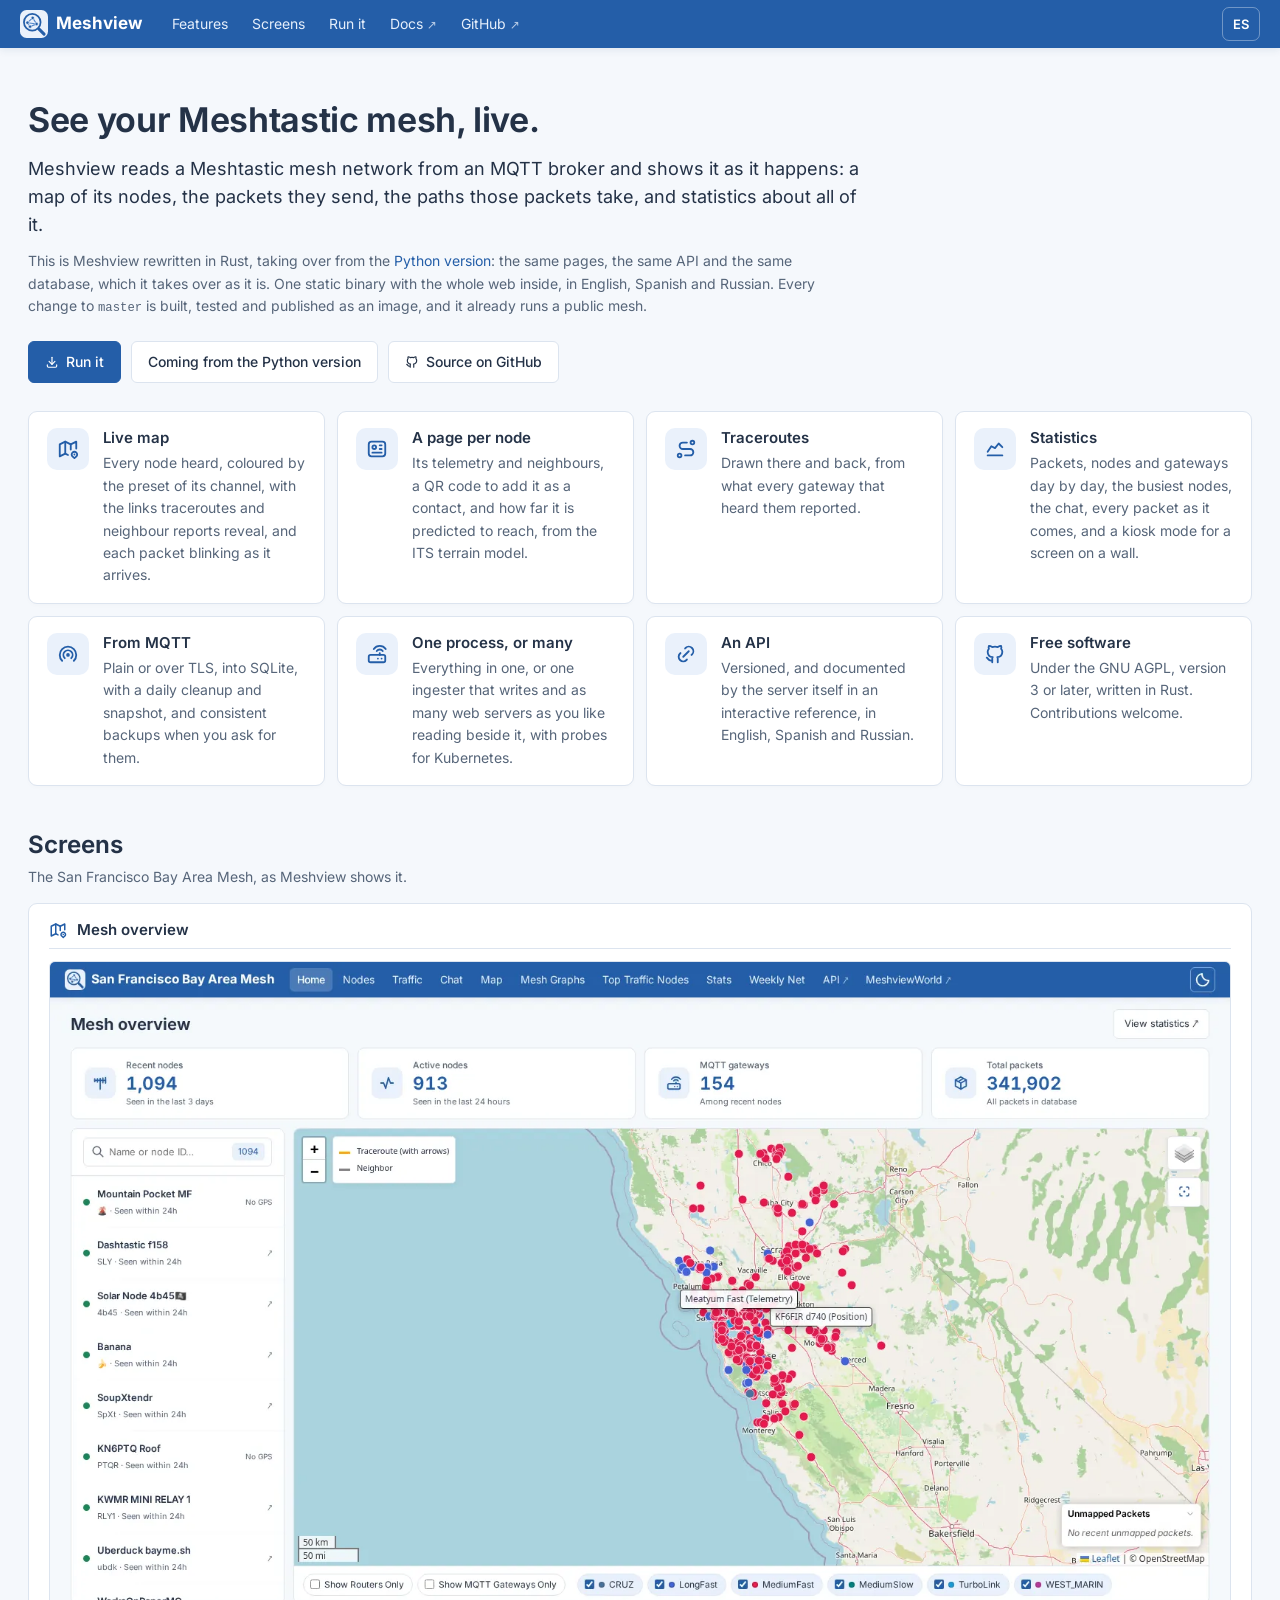
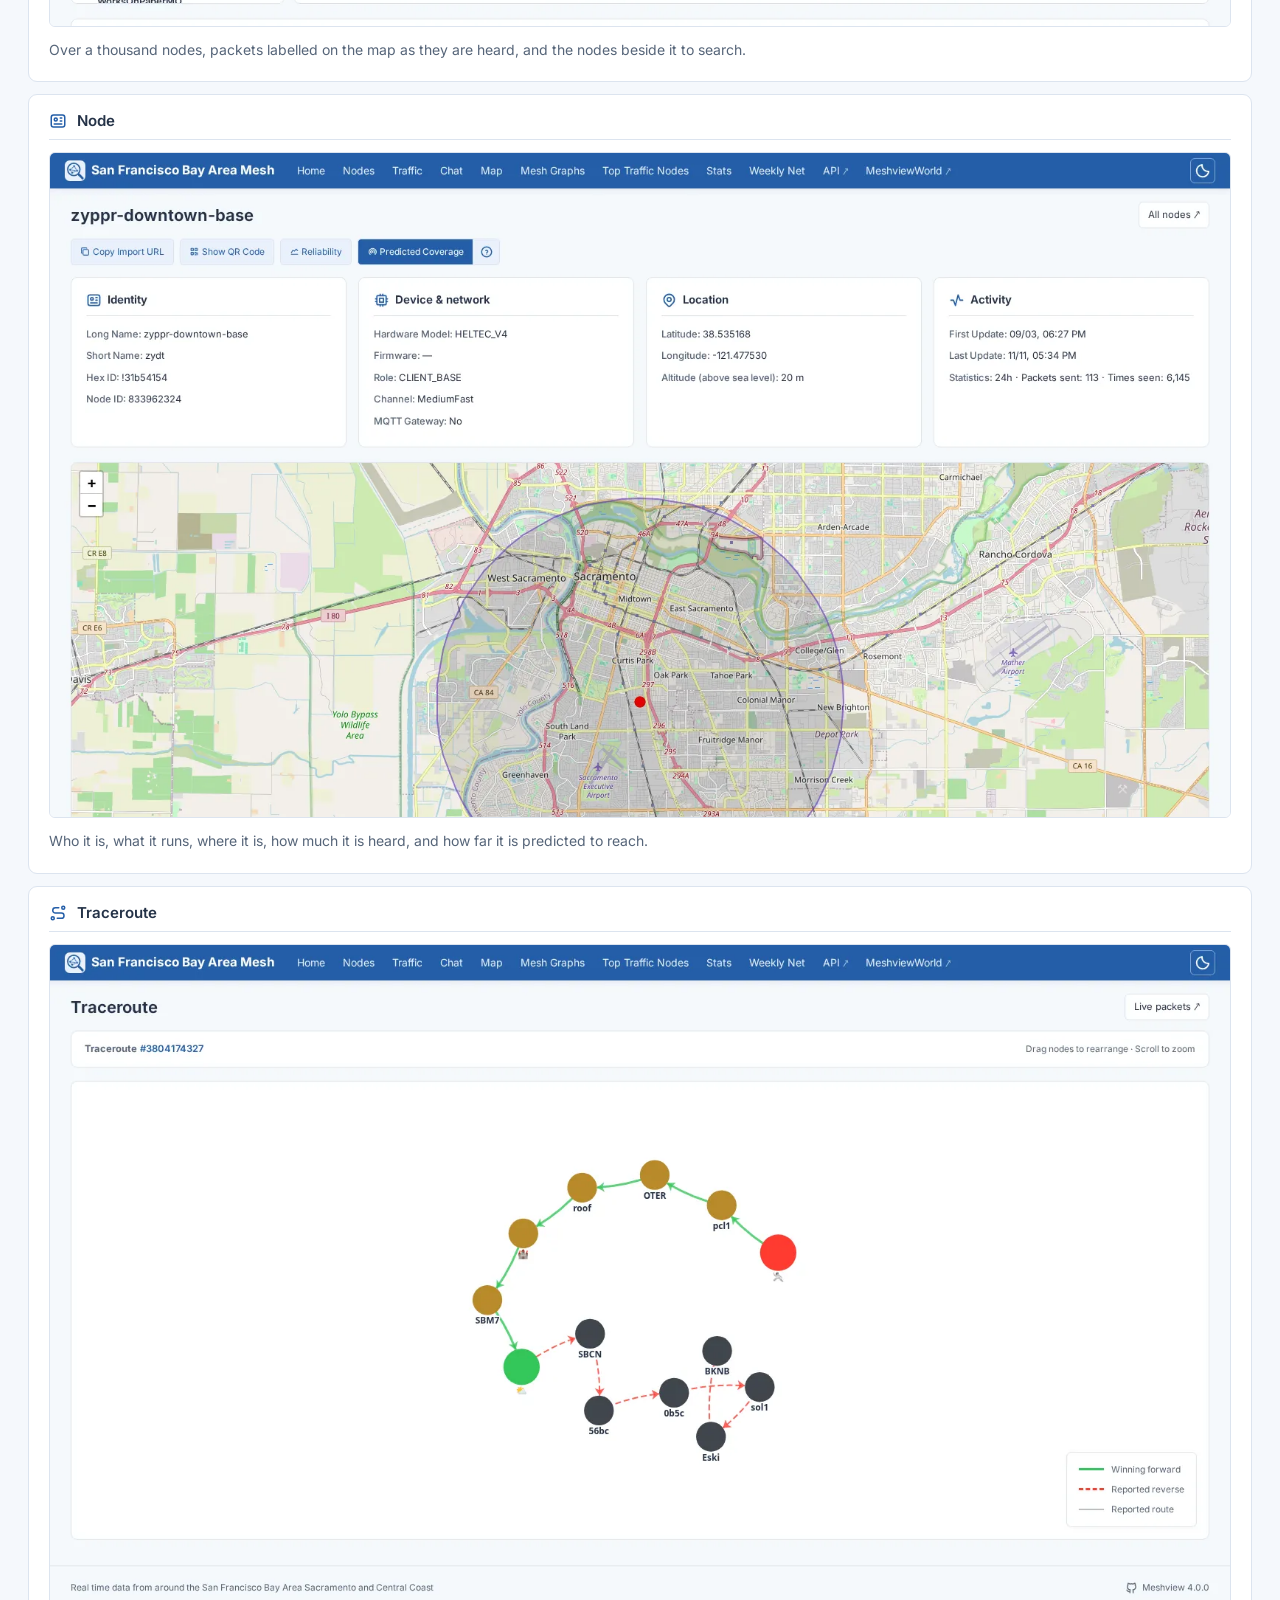
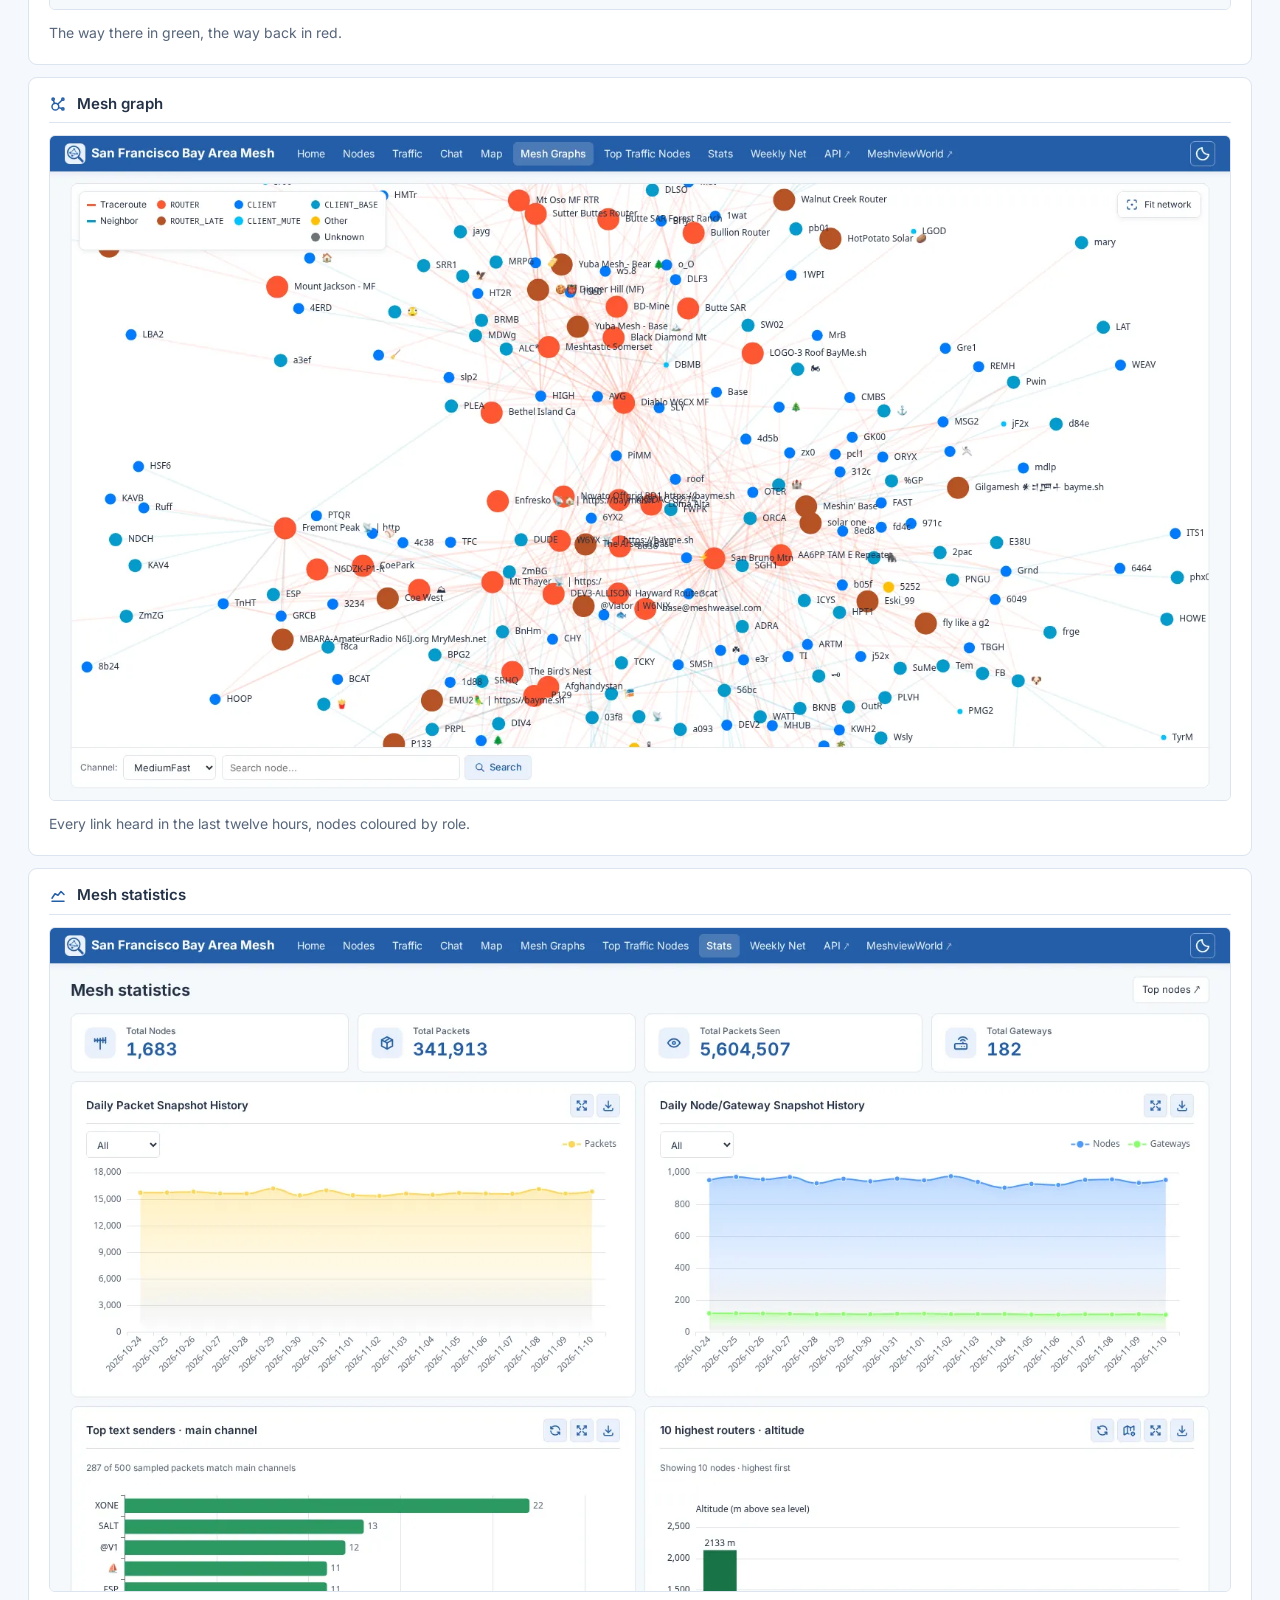
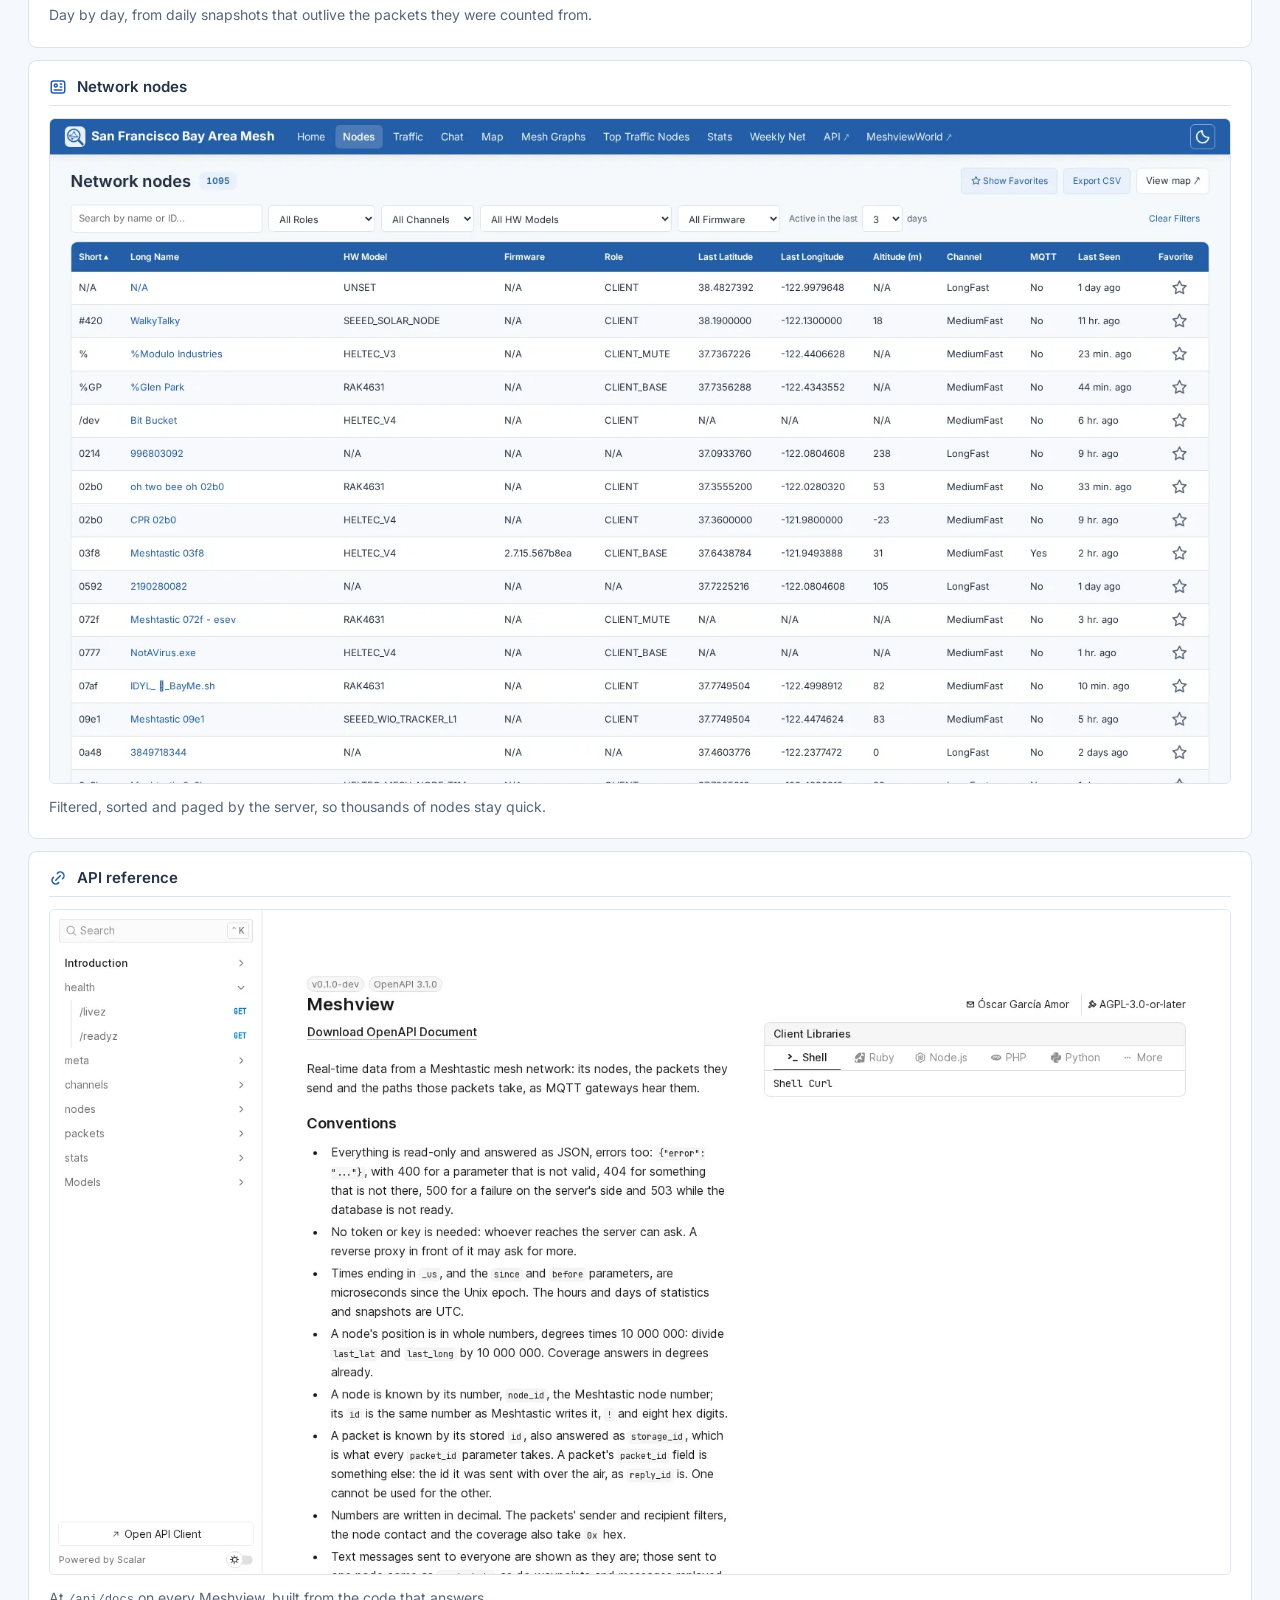
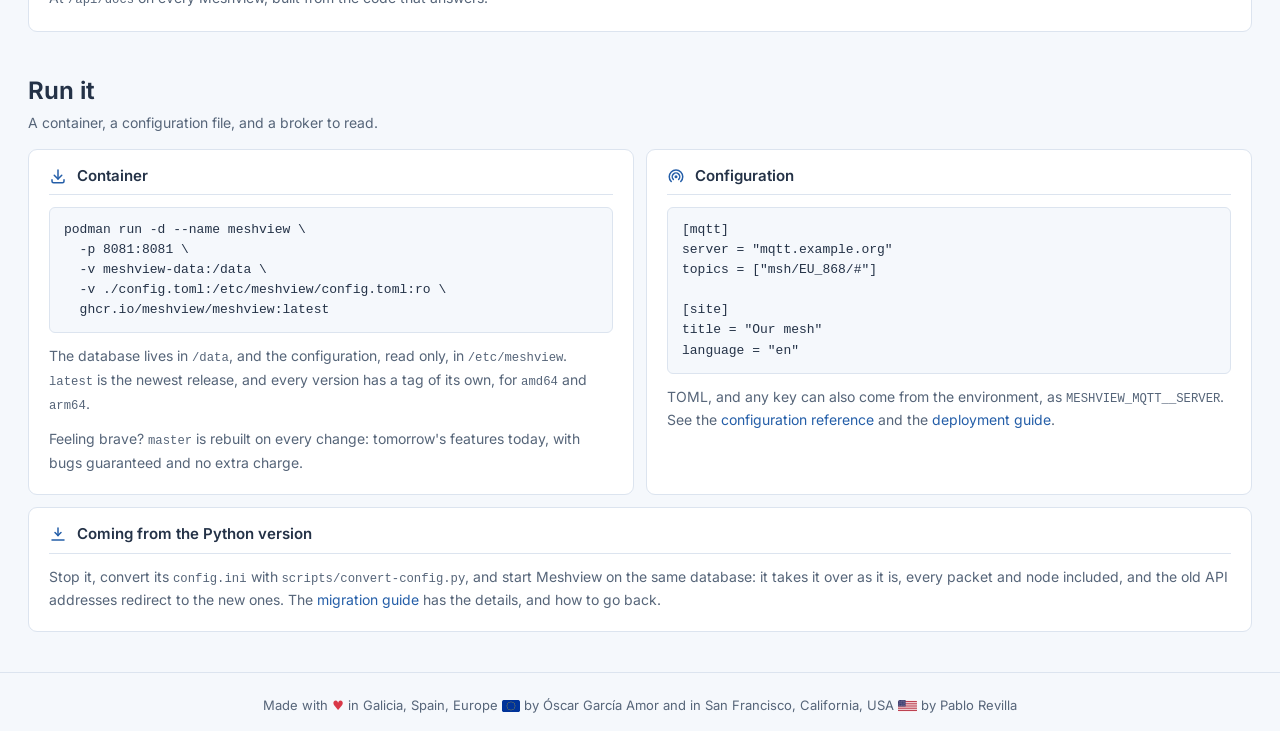
==== index.html @ 52641ea8 "fix: draw the footer's flags instead of using emoji Emoji flags do not show on Windows, where the fo" ====
<!doctype html>
<!--
  SPDX-License-Identifier: AGPL-3.0-or-later
  Copyright (C) 2026 Óscar García Amor <ogarcia@connectical.com>

  Meshview's own page, made of the interface's own pieces. It says less than the
  documentation, links to where the rest is, and shows the screens. The Spanish
  one is es/index.html, and the two are kept saying the same.
-->
<html lang="en">
  <head>
    <meta charset="utf-8" />
    <meta name="viewport" content="width=device-width, initial-scale=1" />
    <title>Meshview — real-time monitoring for Meshtastic mesh networks</title>

    <meta name="description" content="Meshview reads a Meshtastic mesh network from MQTT and shows it live: a map of its nodes, the packets they send, the paths those packets take and statistics about all of it. One static binary, written in Rust." />
    <link rel="canonical" href="https://meshview.github.io/" />
    <link rel="alternate" hreflang="en" href="https://meshview.github.io/" />
    <link rel="alternate" hreflang="es" href="https://meshview.github.io/es/" />
    <link rel="alternate" hreflang="x-default" href="https://meshview.github.io/" />

    <meta property="og:type" content="website" />
    <meta property="og:site_name" content="Meshview" />
    <meta property="og:title" content="Meshview — real-time monitoring for Meshtastic mesh networks" />
    <meta property="og:description" content="A live map of a Meshtastic mesh, its nodes, packets, traceroutes and statistics, from MQTT. One static binary, written in Rust." />
    <meta property="og:url" content="https://meshview.github.io/" />
    <meta property="og:image" content="https://meshview.github.io/og.png" />
    <meta property="og:image:type" content="image/png" />
    <meta property="og:image:width" content="1200" />
    <meta property="og:image:height" content="630" />
    <meta property="og:image:alt" content="Meshview's mark, a mesh under a magnifying glass, beside its name and one line: real-time monitoring for Meshtastic mesh networks" />
    <meta property="og:locale" content="en_GB" />
    <meta property="og:locale:alternate" content="es_ES" />
    <meta name="twitter:card" content="summary_large_image" />

    <link rel="icon" href="favicon.svg" type="image/svg+xml" />
    <link rel="icon" href="favicon.ico" sizes="any" />
    <link rel="apple-touch-icon" href="apple-touch-icon.png" />

    <meta name="theme-color" content="#245ea8" media="(prefers-color-scheme: light)" />
    <meta name="theme-color" content="#193d69" media="(prefers-color-scheme: dark)" />

    <link rel="preload" href="fonts/inter-latin-wght-normal.woff2" as="font" type="font/woff2" crossorigin />
    <link rel="stylesheet" href="meshview.css" />
  </head>

  <body>
    <header class="mesh-header">
      <div class="mesh-header-inner">
        <a class="mesh-brand" href="./">
          <img src="favicon.svg" alt="" width="28" height="28" />
          Meshview
        </a>
        <nav class="mesh-nav" aria-label="Sections">
          <a class="wide" href="#features">Features</a>
          <a class="wide" href="#screens">Screens</a>
          <a class="wide" href="#running">Run it</a>
          <a class="wide" href="https://github.com/meshview/meshview/tree/master/docs">Docs<span class="mesh-nav-external" aria-hidden="true">↗</span></a>
          <a href="https://github.com/meshview/meshview">GitHub<span class="mesh-nav-external" aria-hidden="true">↗</span></a>
        </nav>
        <a class="mesh-lang" href="es/" hreflang="es" lang="es" title="Español">ES</a>
      </div>
    </header>

    <main class="mesh-content">
      <section class="mesh-hero">
        <h1>See your Meshtastic mesh, live.</h1>
        <p class="lead">
          Meshview reads a Meshtastic mesh network from an MQTT broker and shows it as
          it happens: a map of its nodes, the packets they send, the paths those
          packets take, and statistics about all of it.
        </p>
        <p class="note">
          This is Meshview rewritten in Rust, taking over from the
          <a href="https://github.com/pablorevilla-meshtastic/meshview">Python version</a>:
          the same pages, the same API and the same database, which it takes over as
          it is. One static binary with the whole web inside, in English, Spanish and
          Russian. Every change to <code>master</code> is built, tested and published as an
          image, and it already runs a public mesh.
        </p>
        <div class="mesh-actions">
          <a class="mesh-button" href="#running"><span class="ti ti-download" aria-hidden="true"></span> Run it</a>
          <a class="mesh-secondary-button" href="https://github.com/meshview/meshview/blob/master/docs/migrating-from-python.md">Coming from the Python version</a>
          <a class="mesh-secondary-button" href="https://github.com/meshview/meshview"><span class="ti ti-brand-github" aria-hidden="true"></span> Source on GitHub</a>
        </div>
      </section>

      <section id="features">
        <div class="mesh-features">
          <div class="mesh-feature">
            <span class="mesh-feature-icon" aria-hidden="true"><span class="ti ti-map-2"></span></span>
            <h3>Live map</h3>
            <p>Every node heard, coloured by the preset of its channel, with the links traceroutes and neighbour reports reveal, and each packet blinking as it arrives.</p>
          </div>
          <div class="mesh-feature">
            <span class="mesh-feature-icon" aria-hidden="true"><span class="ti ti-id"></span></span>
            <h3>A page per node</h3>
            <p>Its telemetry and neighbours, a QR code to add it as a contact, and how far it is predicted to reach, from the ITS terrain model.</p>
          </div>
          <div class="mesh-feature">
            <span class="mesh-feature-icon" aria-hidden="true"><span class="ti ti-route"></span></span>
            <h3>Traceroutes</h3>
            <p>Drawn there and back, from what every gateway that heard them reported.</p>
          </div>
          <div class="mesh-feature">
            <span class="mesh-feature-icon" aria-hidden="true"><span class="ti ti-chart-line"></span></span>
            <h3>Statistics</h3>
            <p>Packets, nodes and gateways day by day, the busiest nodes, the chat, every packet as it comes, and a kiosk mode for a screen on a wall.</p>
          </div>
          <div class="mesh-feature">
            <span class="mesh-feature-icon" aria-hidden="true"><span class="ti ti-broadcast"></span></span>
            <h3>From MQTT</h3>
            <p>Plain or over TLS, into SQLite, with a daily cleanup and snapshot, and consistent backups when you ask for them.</p>
          </div>
          <div class="mesh-feature">
            <span class="mesh-feature-icon" aria-hidden="true"><span class="ti ti-router"></span></span>
            <h3>One process, or many</h3>
            <p>Everything in one, or one ingester that writes and as many web servers as you like reading beside it, with probes for Kubernetes.</p>
          </div>
          <div class="mesh-feature">
            <span class="mesh-feature-icon" aria-hidden="true"><span class="ti ti-link"></span></span>
            <h3>An API</h3>
            <p>Versioned, and documented by the server itself in an interactive reference, in English, Spanish and Russian.</p>
          </div>
          <div class="mesh-feature">
            <span class="mesh-feature-icon" aria-hidden="true"><span class="ti ti-brand-github"></span></span>
            <h3>Free software</h3>
            <p>Under the GNU AGPL, version 3 or later, written in Rust. Contributions welcome.</p>
          </div>
        </div>
      </section>

      <section id="screens">
        <div class="data-heading">
          <h2>Screens</h2>
          <p>The San Francisco Bay Area Mesh, as Meshview shows it.</p>
        </div>

        <figure class="card-section">
          <div class="card-head"><span class="ti ti-map-2" aria-hidden="true"></span><h3 class="section-header">Mesh overview</h3></div>
          <img
            src="shots/en-dashboard.webp" width="1600" height="900"
            alt="The home page of the San Francisco Bay Area Mesh: counts of recent and
                 active nodes, MQTT gateways and packets, a list of nodes, and a map of
                 northern California covered in node dots, with two packets labelled as
                 they arrive."
          />
          <p>Over a thousand nodes, packets labelled on the map as they are heard, and the nodes beside it to search.</p>
        </figure>

        <figure class="card-section">
          <div class="card-head"><span class="ti ti-id" aria-hidden="true"></span><h3 class="section-header">Node</h3></div>
          <img
            src="shots/en-node.webp" width="1600" height="900" loading="lazy"
            alt="A node's page: its identity, device and channel, position and
                 activity, over a map of Sacramento with the node's predicted coverage
                 drawn as an outline around it."
          />
          <p>Who it is, what it runs, where it is, how much it is heard, and how far it is predicted to reach.</p>
        </figure>

        <figure class="card-section">
          <div class="card-head"><span class="ti ti-route" aria-hidden="true"></span><h3 class="section-header">Traceroute</h3></div>
          <img
            src="shots/en-traceroute.webp" width="1600" height="900" loading="lazy"
            alt="A traceroute drawn as a graph: green arrows for the way from the node
                 that started it to the one it traced, dashed red ones for the way back."
          />
          <p>The way there in green, the way back in red.</p>
        </figure>

        <figure class="card-section">
          <div class="card-head"><span class="ti ti-affiliate" aria-hidden="true"></span><h3 class="section-header">Mesh graph</h3></div>
          <img
            src="shots/en-graph.webp" width="1600" height="900" loading="lazy"
            alt="The mesh graph of the MediumFast channel: hundreds of nodes coloured by
                 role, routers larger, joined by the links traceroutes and neighbour
                 reports found."
          />
          <p>Every link heard in the last twelve hours, nodes coloured by role.</p>
        </figure>

        <figure class="card-section">
          <div class="card-head"><span class="ti ti-chart-line" aria-hidden="true"></span><h3 class="section-header">Mesh statistics</h3></div>
          <img
            src="shots/en-stats.webp" width="1600" height="900" loading="lazy"
            alt="The statistics page: totals of nodes, packets, sightings and gateways,
                 and charts of packets and nodes per day."
          />
          <p>Day by day, from daily snapshots that outlive the packets they were counted from.</p>
        </figure>

        <figure class="card-section">
          <div class="card-head"><span class="ti ti-id" aria-hidden="true"></span><h3 class="section-header">Network nodes</h3></div>
          <img
            src="shots/en-nodes.webp" width="1600" height="900" loading="lazy"
            alt="The node list: a table of nodes with their hardware, role, position,
                 channel and when they were last seen, with filters above it."
          />
          <p>Filtered, sorted and paged by the server, so thousands of nodes stay quick.</p>
        </figure>

        <figure class="card-section">
          <div class="card-head"><span class="ti ti-link" aria-hidden="true"></span><h3 class="section-header">API reference</h3></div>
          <img
            src="shots/en-api.webp" width="1600" height="900" loading="lazy"
            alt="The API reference: the conventions of the API, with the endpoints listed
                 by group beside them."
          />
          <p>At <code>/api/docs</code> on every Meshview, built from the code that answers.</p>
        </figure>
      </section>

      <section id="running">
        <div class="data-heading">
          <h2>Run it</h2>
          <p>A container, a configuration file, and a broker to read.</p>
        </div>

        <div class="mesh-columns">
          <div class="card-section">
            <div class="card-head"><span class="ti ti-download" aria-hidden="true"></span><h3 class="section-header">Container</h3></div>
            <pre><code>podman run -d --name meshview \
  -p 8081:8081 \
  -v meshview-data:/data \
  -v ./config.toml:/etc/meshview/config.toml:ro \
  ghcr.io/meshview/meshview:latest</code></pre>
            <p>The database lives in <code>/data</code>, and the configuration, read only, in <code>/etc/meshview</code>. <code>latest</code> is the newest release, and every version has a tag of its own, for <code>amd64</code> and <code>arm64</code>.</p>
            <p>Feeling brave? <code>master</code> is rebuilt on every change: tomorrow's features today, with bugs guaranteed and no extra charge.</p>
          </div>

          <div class="card-section">
            <div class="card-head"><span class="ti ti-broadcast" aria-hidden="true"></span><h3 class="section-header">Configuration</h3></div>
            <pre><code>[mqtt]
server = "mqtt.example.org"
topics = ["msh/EU_868/#"]

[site]
title = "Our mesh"
language = "en"</code></pre>
            <p>TOML, and any key can also come from the environment, as <code>MESHVIEW_MQTT__SERVER</code>. See the <a href="https://github.com/meshview/meshview/blob/master/docs/configuration.md">configuration reference</a> and the <a href="https://github.com/meshview/meshview/blob/master/docs/deployment.md">deployment guide</a>.</p>
          </div>
        </div>

        <div class="card-section">
          <div class="card-head"><span class="ti ti-arrow-bar-to-down" aria-hidden="true"></span><h3 class="section-header">Coming from the Python version</h3></div>
          <p>Stop it, convert its <code>config.ini</code> with <code>scripts/convert-config.py</code>, and start Meshview on the same database: it takes it over as it is, every packet and node included, and the old API addresses redirect to the new ones. The <a href="https://github.com/meshview/meshview/blob/master/docs/migrating-from-python.md">migration guide</a> has the details, and how to go back.</p>
        </div>
      </section>
    </main>

    <footer class="mesh-footer">
      <div class="mesh-footer-inner">
        <p>Made with <span class="heart" aria-label="love">♥</span> in Galicia, Spain, Europe <img class="flag" src="flags/eu.svg" width="21" height="14" alt=""> by Óscar García Amor and in San Francisco, California, USA <img class="flag" src="flags/us.svg" width="21" height="14" alt=""> by Pablo Revilla</p>
      </div>
    </footer>
  </body>
</html>
---- meshview.css ----
/* SPDX-License-Identifier: AGPL-3.0-or-later
 * Copyright (C) 2026 Óscar García Amor <ogarcia@connectical.com>
 *
 * Meshview's page, made of Meshview's own pieces: the blue header bar, the
 * cards with their 9px corners, the icons in a soft square, and the colours of
 * both its themes, which follow the browser's. The values are copied from the
 * interface's stylesheets rather than linked, as those are built into the
 * server and this page is not served by it. */

@font-face {
  font-family: "Inter Variable";
  font-style: normal;
  font-display: swap;
  font-weight: 100 900;
  src: url(fonts/inter-latin-wght-normal.woff2) format("woff2-variations");
  unicode-range: U+0000-00FF, U+0131, U+0152-0153, U+02BB-02BC, U+02C6, U+02DA, U+02DC,
    U+0304, U+0308, U+0329, U+2000-206F, U+20AC, U+2122, U+2191, U+2193, U+2212, U+2215,
    U+FEFF, U+FFFD;
}

@font-face {
  font-family: "Inter Variable";
  font-style: normal;
  font-display: swap;
  font-weight: 100 900;
  src: url(fonts/inter-latin-ext-wght-normal.woff2) format("woff2-variations");
  unicode-range: U+0100-02BA, U+02BD-02C5, U+02C7-02CC, U+02CE-02D7, U+02DD-02FF, U+0304,
    U+0308, U+0329, U+1D00-1DBF, U+1E00-1E9F, U+1EF2-1EFF, U+2020, U+20A0-20AB,
    U+20AD-20C0, U+2113, U+2C60-2C7F, U+A720-A7FF;
}

:root {
  color-scheme: light dark;

  --mesh-primary: #245ea8;
  --mesh-primary-dark: #19467f;
  --mesh-brand: #245ea8;
  --mesh-surface: #ffffff;
  --mesh-text: #243247;
  --mesh-soft: #eaf1fb;
  --mesh-hover: #dce8f8;
  --mesh-border: #dce4ef;
  --mesh-page: #f5f8fc;
  --mesh-muted: #566579;
  --mesh-on-primary: #ffffff;
}

@media (prefers-color-scheme: dark) {
  :root {
    --mesh-primary: #8bbcff;
    --mesh-primary-dark: #b6d5ff;
    --mesh-brand: #193d69;
    --mesh-surface: #182335;
    --mesh-text: #e2eaf6;
    --mesh-soft: #203653;
    --mesh-hover: #29486c;
    --mesh-border: #34465f;
    --mesh-page: #101925;
    --mesh-muted: #a9b6c9;
    --mesh-on-primary: #101925;
  }
}

* { box-sizing: border-box; }

body {
  margin: 0;
  min-height: 100dvh;
  display: flex;
  flex-direction: column;
  background: var(--mesh-page);
  color: var(--mesh-text);
  font-family: "Inter Variable", system-ui, -apple-system, "Segoe UI", Roboto, sans-serif;
  font-size: 15px;
  line-height: 1.6;
}

a { color: var(--mesh-primary); text-decoration: none; }
a:hover { color: var(--mesh-primary-dark); text-decoration: underline; }

code {
  font-family: ui-monospace, SFMono-Regular, Menlo, monospace;
  font-size: 0.875em;
}

p, figure { margin: 0; }

/* Icons: Tabler's outlines, drawn in the colour of the text around them. */
.ti {
  display: inline-block;
  flex-shrink: 0;
  width: 1em;
  height: 1em;
  background: currentColor;
  mask: var(--icon) center / contain no-repeat;
  vertical-align: -0.125em;
}
.ti-map-2 { --icon: url(icons/map-2.svg); }
.ti-id { --icon: url(icons/id.svg); }
.ti-route { --icon: url(icons/route.svg); }
.ti-affiliate { --icon: url(icons/affiliate.svg); }
.ti-chart-line { --icon: url(icons/chart-line.svg); }
.ti-broadcast { --icon: url(icons/broadcast.svg); }
.ti-router { --icon: url(icons/router.svg); }
.ti-link { --icon: url(icons/link.svg); }
.ti-download { --icon: url(icons/download.svg); }
.ti-brand-github { --icon: url(icons/brand-github.svg); }
.ti-arrow-bar-to-down { --icon: url(icons/arrow-bar-to-down.svg); }

/* --- the header bar, as on every Meshview page --------------------------- */

.mesh-header {
  position: sticky;
  top: 0;
  z-index: 10;
  background: var(--mesh-brand);
  color: white;
  box-shadow: 0 2px 8px #193d6918;
}

.mesh-header-inner {
  max-width: 1280px;
  margin: auto;
  padding: 0 20px;
  min-height: 48px;
  display: flex;
  align-items: center;
  gap: 20px;
}

.mesh-brand {
  display: flex;
  align-items: center;
  gap: 8px;
  font-size: 17px;
  font-weight: 700;
  color: white;
  flex-shrink: 0;
}

.mesh-brand:hover { color: white; text-decoration: none; }
.mesh-brand img { width: 28px; height: 28px; display: block; }

.mesh-nav {
  display: flex;
  align-items: center;
  gap: 4px;
  flex-wrap: wrap;
  min-width: 0;
}

.mesh-nav a {
  color: #e6effb;
  padding: 6px 10px;
  border-radius: 6px;
  font-size: 14px;
  line-height: 20px;
  white-space: nowrap;
}

.mesh-nav a:hover { color: white; background: #ffffff14; text-decoration: none; }
.mesh-nav-external { margin-left: 4px; font-size: 12px; opacity: 0.75; }

/* The other language, where the interface keeps its theme button. */
.mesh-lang {
  margin-left: auto;
  display: inline-flex;
  align-items: center;
  justify-content: center;
  min-width: 34px;
  height: 34px;
  padding: 0 10px;
  border: 1px solid #ffffff59;
  border-radius: 7px;
  color: white;
  font-size: 13px;
  font-weight: 600;
}

.mesh-lang:hover { color: white; background: #ffffff14; text-decoration: none; }

/* --- the content --------------------------------------------------------- */

.mesh-content {
  flex: 1 0 auto;
  width: 100%;
  max-width: 1280px;
  margin: 0 auto;
  padding: 16px 28px 40px;
}

.mesh-hero {
  padding: 36px 0 28px;
}

.mesh-hero h1 {
  margin: 0;
  font-size: 34px;
  font-weight: 650;
  line-height: 1.2;
  letter-spacing: -0.01em;
}

.mesh-hero .lead {
  max-width: 52rem;
  margin-top: 14px;
  font-size: 18px;
  line-height: 1.55;
}

.mesh-hero .note {
  max-width: 52rem;
  margin-top: 12px;
  font-size: 14px;
  color: var(--mesh-muted);
}

.mesh-actions {
  display: flex;
  flex-wrap: wrap;
  gap: 10px;
  margin-top: 22px;
}

.mesh-button,
.mesh-secondary-button {
  display: inline-flex;
  align-items: center;
  gap: 7px;
  padding: 9px 16px;
  border-radius: 6px;
  font-size: 14px;
  font-weight: 500;
  white-space: nowrap;
}

.mesh-button {
  background: var(--mesh-primary);
  border: 1px solid var(--mesh-primary);
  color: var(--mesh-on-primary);
}

.mesh-button:hover {
  background: var(--mesh-primary-dark);
  border-color: var(--mesh-primary-dark);
  color: var(--mesh-on-primary);
  text-decoration: none;
}

.mesh-secondary-button {
  border: 1px solid var(--mesh-border);
  background: var(--mesh-surface);
  color: var(--mesh-text);
}

.mesh-secondary-button:hover {
  background: var(--mesh-soft);
  color: var(--mesh-text);
  text-decoration: none;
}

/* A page heading, as the interface's data pages have. */
.data-heading {
  margin: 40px 0 14px;
}

.data-heading h2 {
  margin: 0;
  font-size: 24px;
  font-weight: 650;
}

.data-heading p {
  margin-top: 2px;
  color: var(--mesh-muted);
  font-size: 14px;
}

/* What Meshview does: the dashboard's metric cards, with words for numbers. */
.mesh-features {
  display: grid;
  grid-template-columns: repeat(auto-fill, minmax(min(100%, 280px), 1fr));
  gap: 12px;
}

.mesh-feature {
  display: grid;
  grid-template-columns: auto minmax(0, 1fr);
  column-gap: 14px;
  align-content: start;
  padding: 16px 18px;
  background: var(--mesh-surface);
  border: 1px solid var(--mesh-border);
  border-radius: 9px;
  box-shadow: 0 2px 4px #24324704;
}

.mesh-feature-icon {
  grid-row: 1 / span 2;
  display: inline-flex;
  align-items: center;
  justify-content: center;
  width: 42px;
  height: 42px;
  border-radius: 10px;
  background: var(--mesh-soft);
  color: var(--mesh-primary);
  font-size: 22px;
}

.mesh-feature h3 {
  margin: 0;
  font-size: 15px;
  font-weight: 600;
  line-height: 1.35;
}

.mesh-feature p {
  margin-top: 4px;
  font-size: 14px;
  color: var(--mesh-muted);
}

/* A card with a title, as the statistics page's charts are. */
.card-section {
  display: flex;
  flex-direction: column;
  gap: 12px;
  padding: 16px 20px 20px;
  background: var(--mesh-surface);
  border: 1px solid var(--mesh-border);
  border-radius: 9px;
}

.card-section + .card-section { margin-top: 12px; }

.card-head {
  display: flex;
  align-items: center;
  gap: 10px;
  padding-bottom: 8px;
  border-bottom: 1px solid var(--mesh-border);
}

.card-head .ti { color: var(--mesh-primary); font-size: 18px; }

.section-header {
  margin: 0;
  font-size: 15px;
  font-weight: 600;
  line-height: 1.35;
}

.card-section img {
  display: block;
  width: 100%;
  height: auto;
  border: 1px solid var(--mesh-border);
  border-radius: 6px;
}

.card-section > p { font-size: 14px; color: var(--mesh-muted); }

.mesh-columns {
  display: grid;
  grid-template-columns: repeat(auto-fit, minmax(min(100%, 380px), 1fr));
  gap: 12px;
}

.mesh-columns .card-section + .card-section { margin-top: 0; }
.mesh-columns + .card-section { margin-top: 12px; }

pre {
  margin: 0;
  overflow-x: auto;
  padding: 12px 14px;
  border: 1px solid var(--mesh-border);
  border-radius: 6px;
  background: var(--mesh-page);
  font-size: 13px;
  line-height: 1.55;
}

pre code { font-size: inherit; }

/* --- the footer, as Meshview's ------------------------------------------- */

.mesh-footer {
  border-top: 1px solid var(--mesh-border);
  color: var(--mesh-muted);
  font-size: 13px;
}

.mesh-footer-inner {
  max-width: 1280px;
  margin: auto;
  padding: 22px 28px;
  text-align: center;
  text-wrap: balance;
}

.mesh-footer .heart { color: #d93848; }

/* Flags as pictures: emoji flags do not show on Windows. */
.mesh-footer .flag {
  height: 0.95em;
  width: auto;
  vertical-align: -0.12em;
  border-radius: 1.5px;
}

@media (max-width: 700px) {
  .mesh-header-inner { padding: 0 14px; gap: 12px; }
  .mesh-nav { flex-wrap: nowrap; }
  .mesh-nav .wide { display: none; }
  .mesh-content { padding: 12px 14px 32px; }
  .mesh-hero { padding-top: 24px; }
  .mesh-hero h1 { font-size: 27px; }
  .mesh-hero .lead { font-size: 16px; }
  .card-section { padding: 12px 14px 14px; }
  .mesh-footer-inner { padding: 18px 14px; }
}
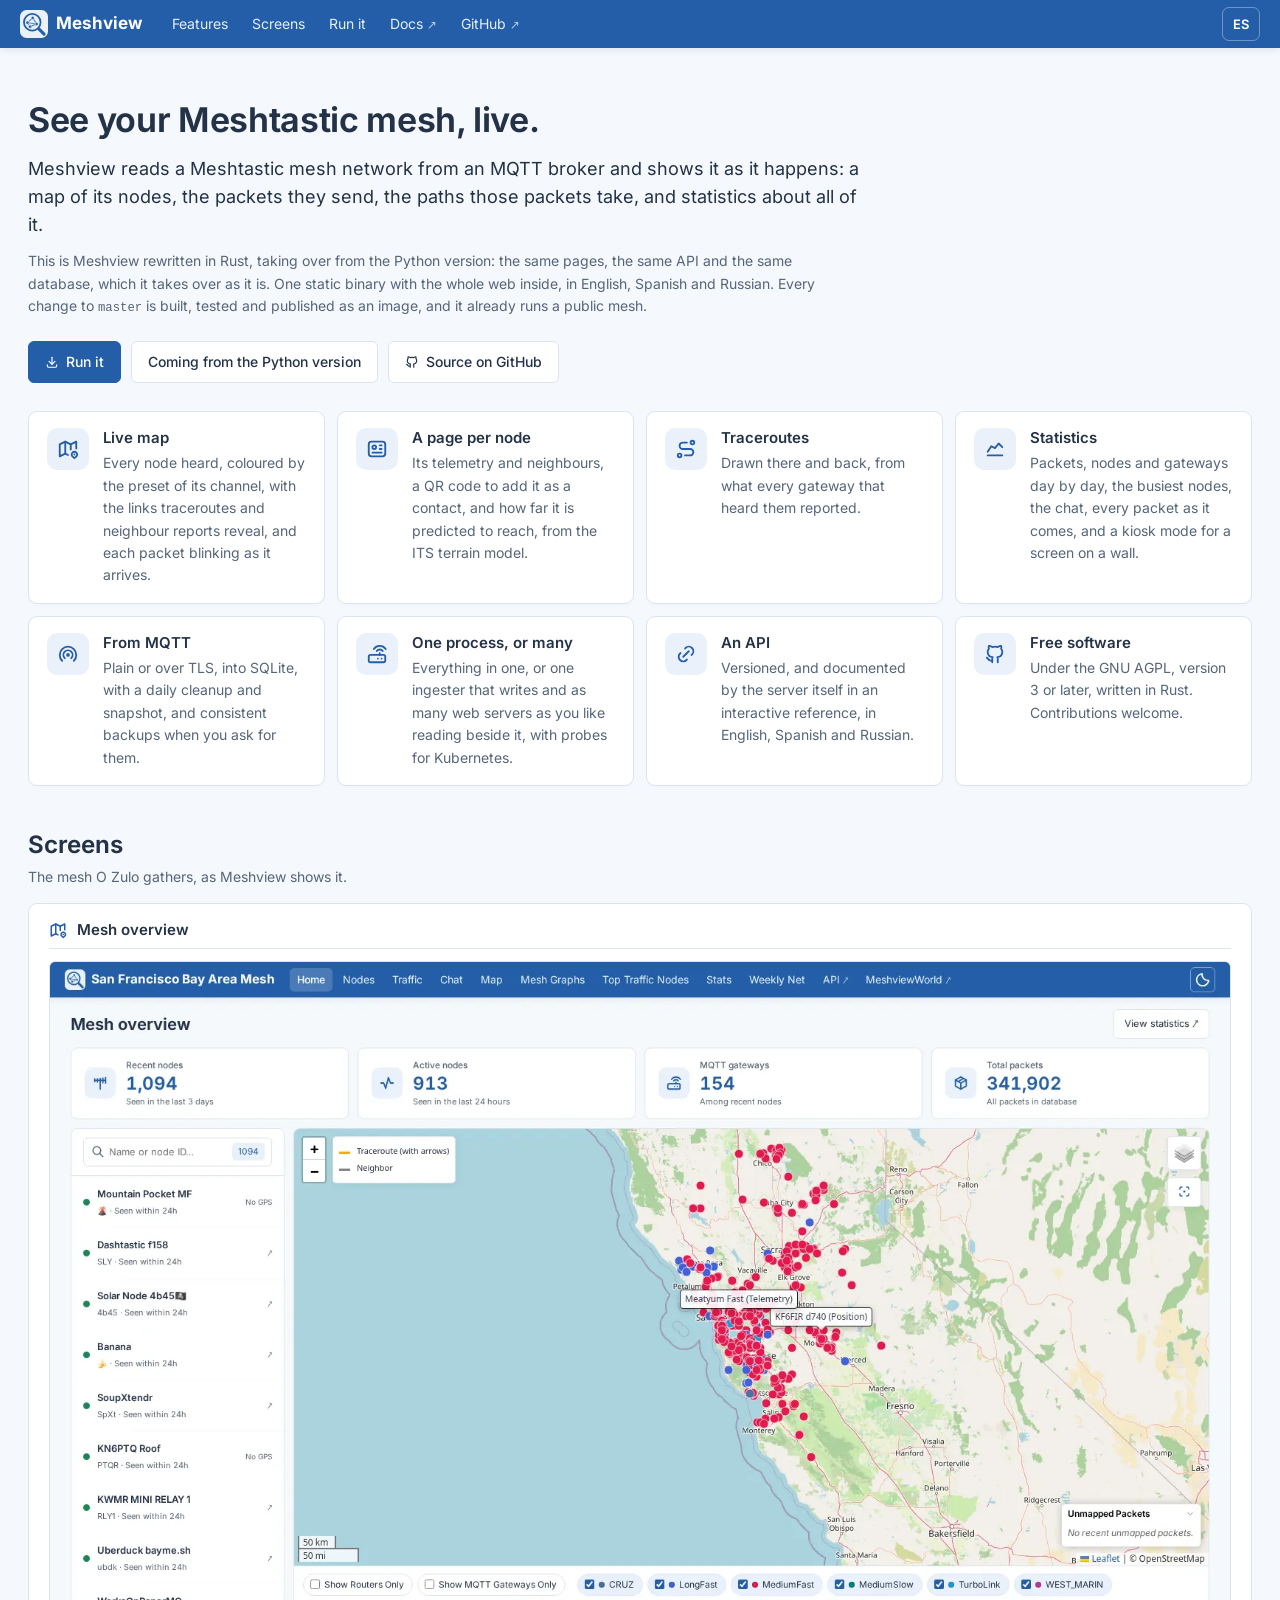
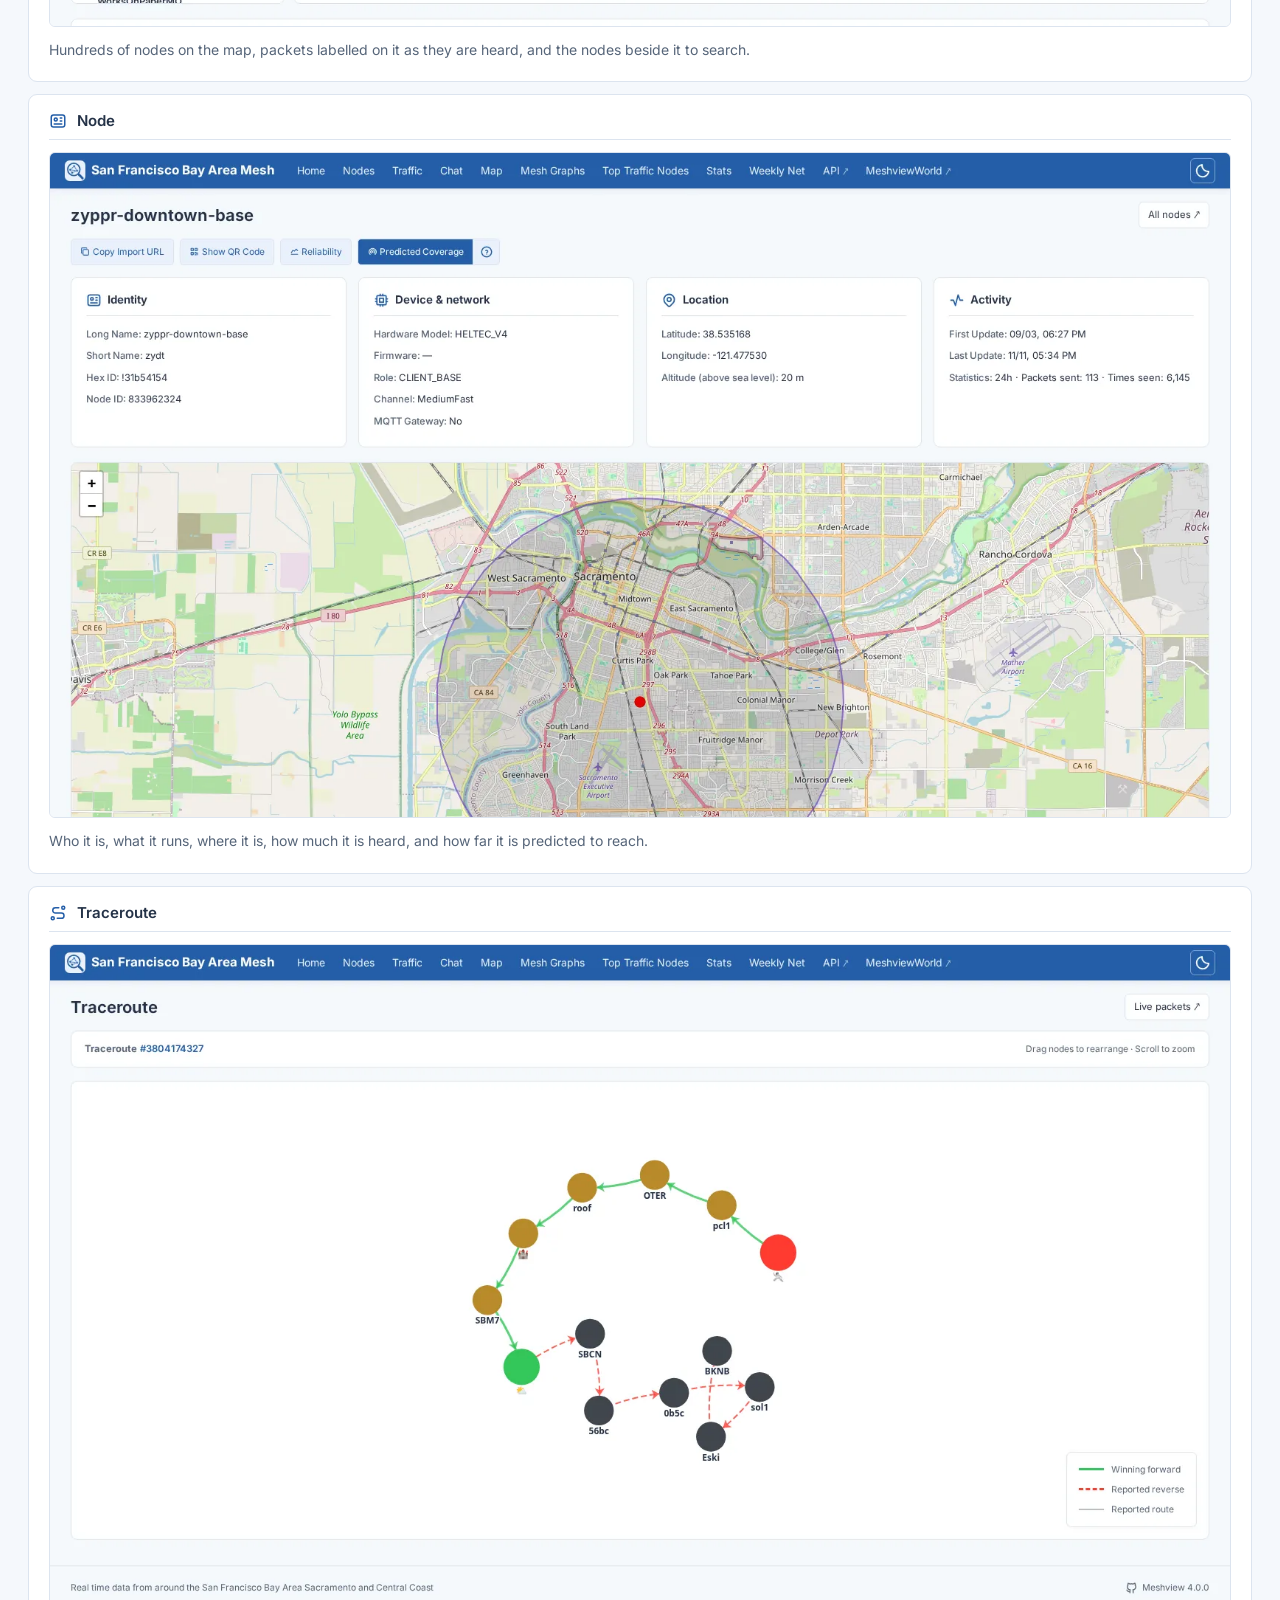
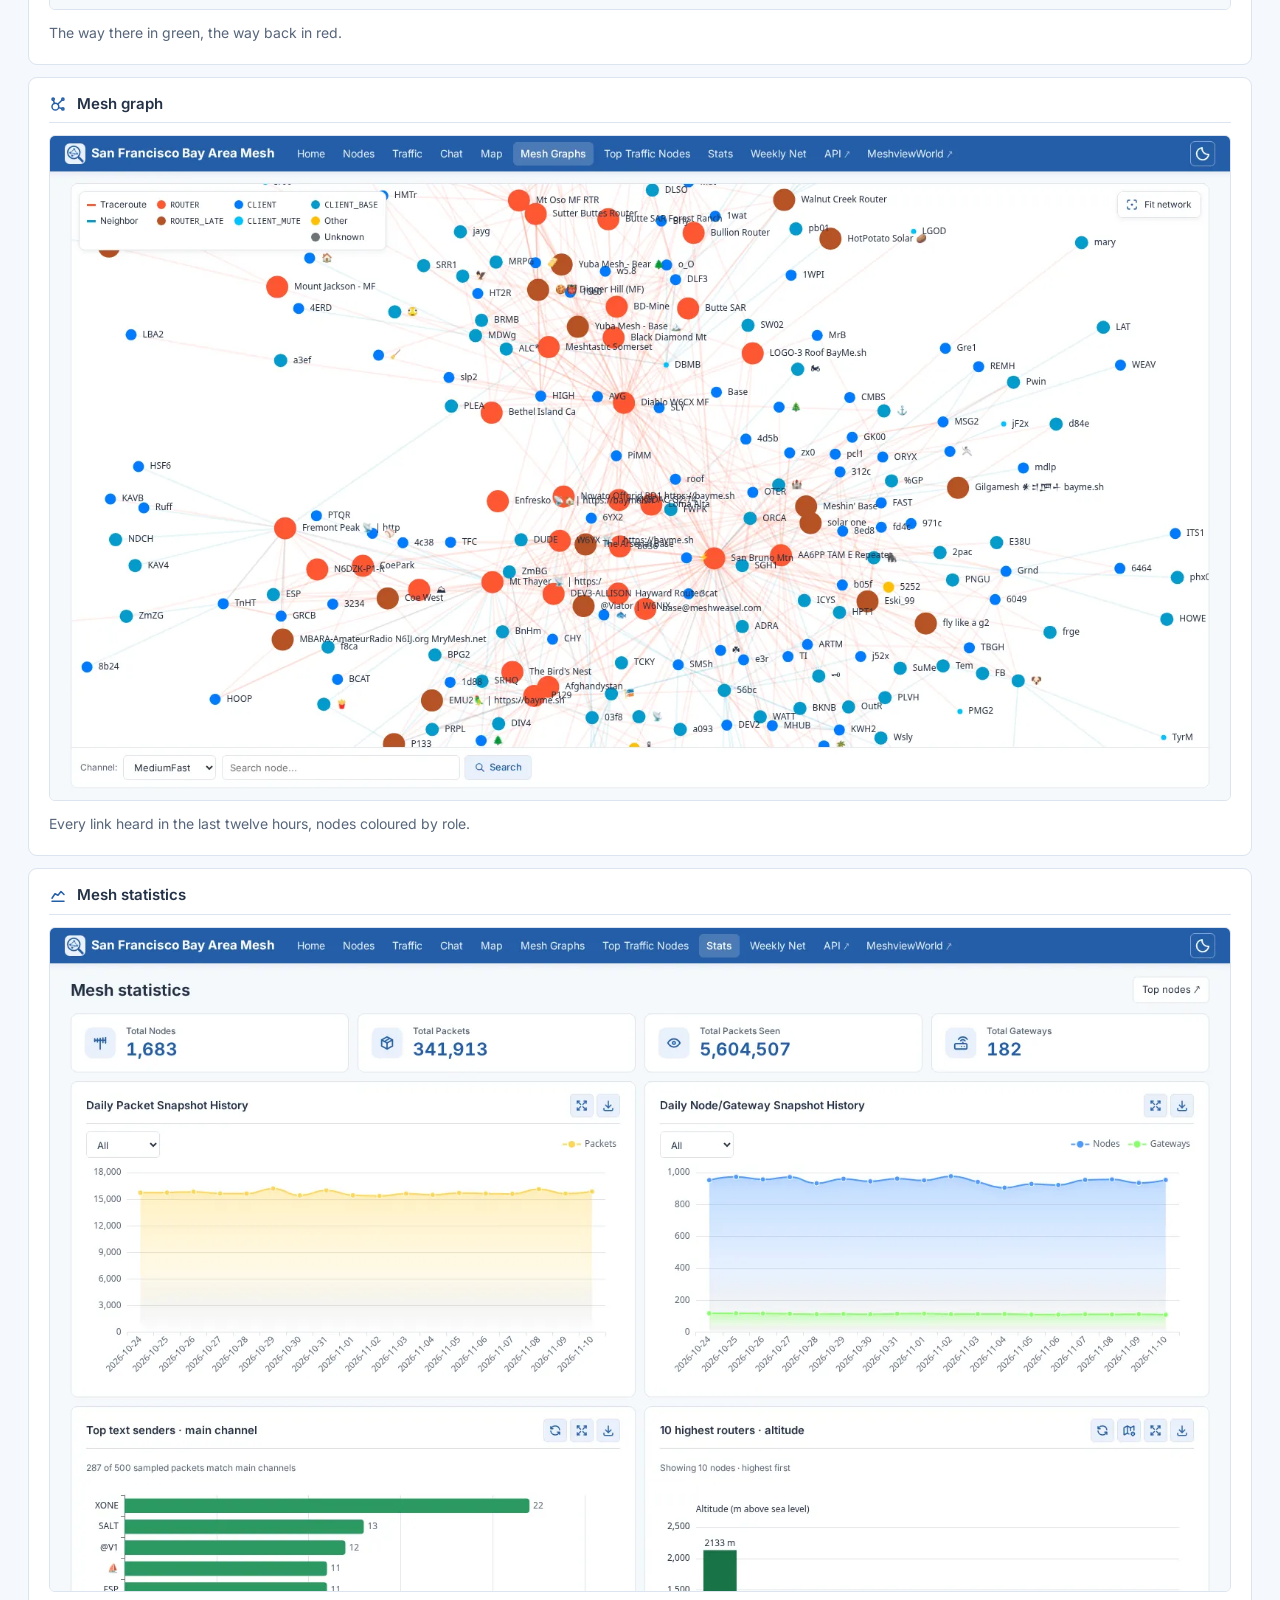
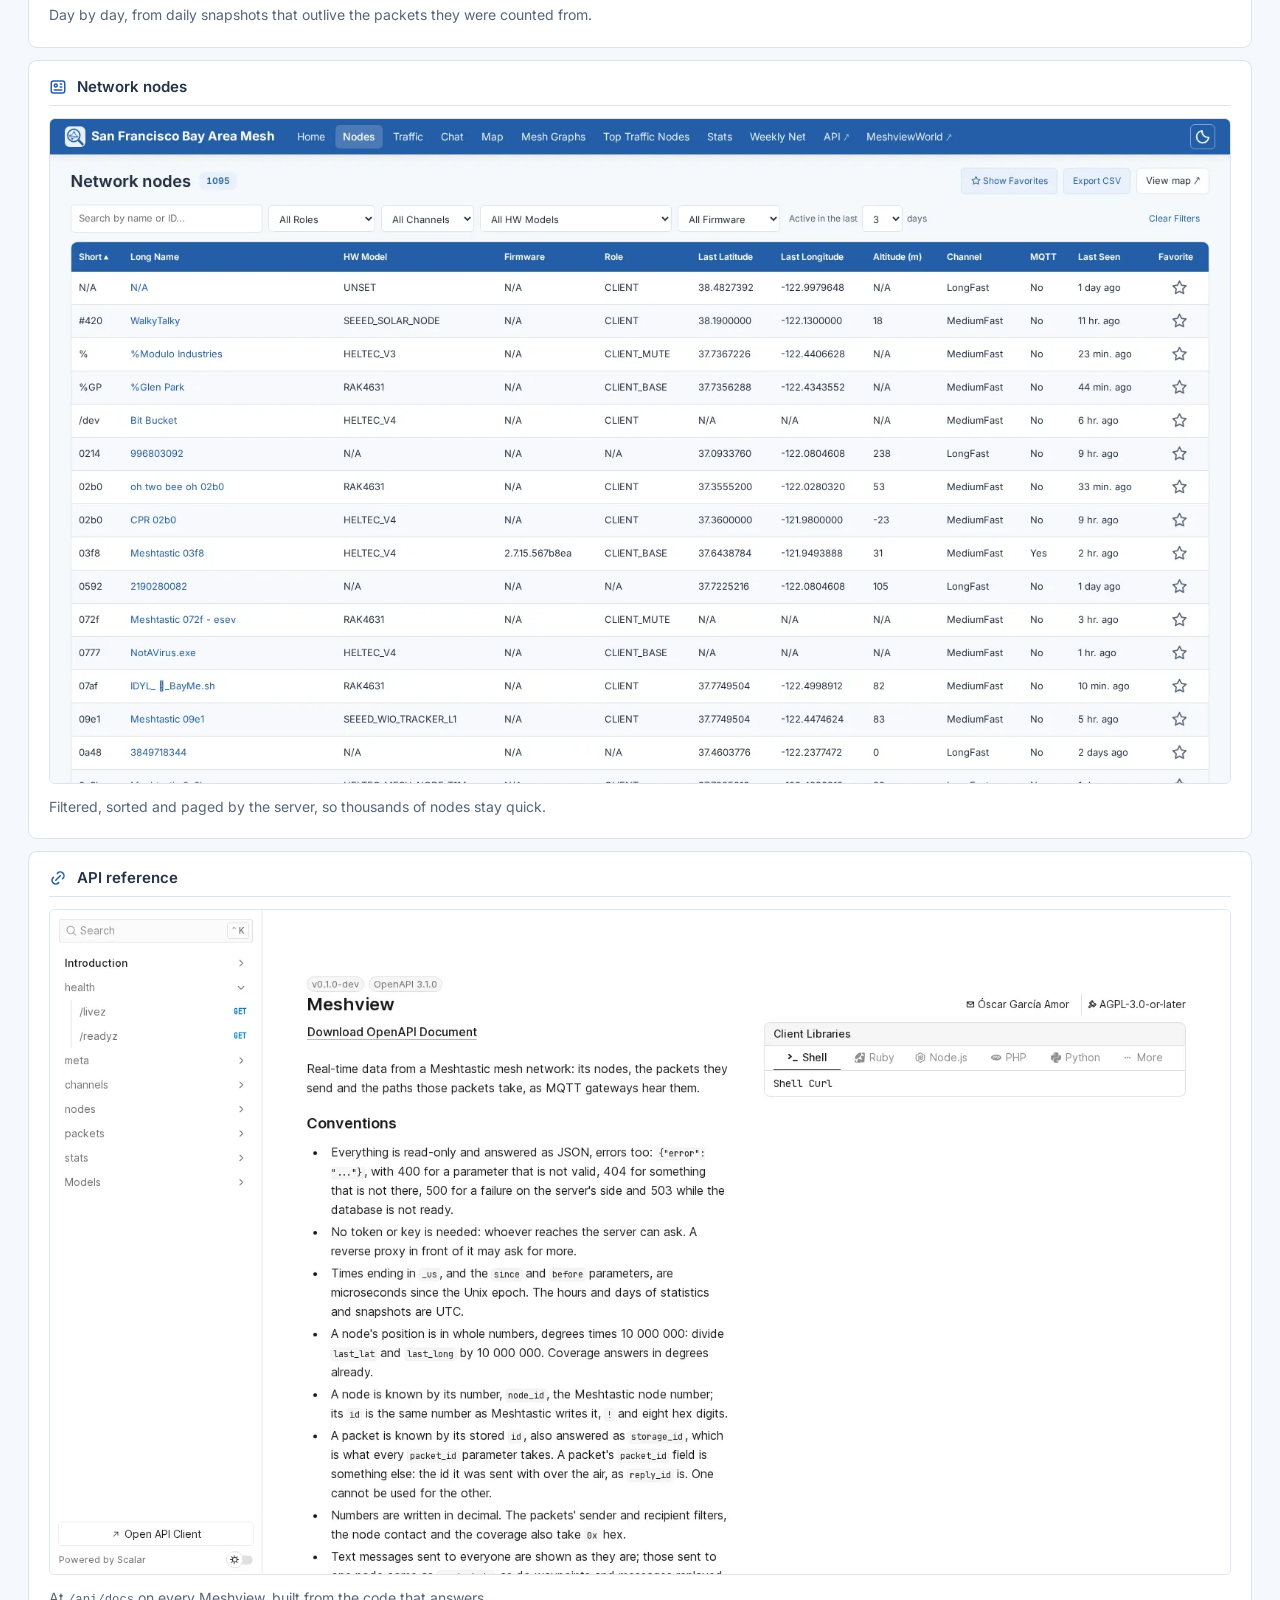
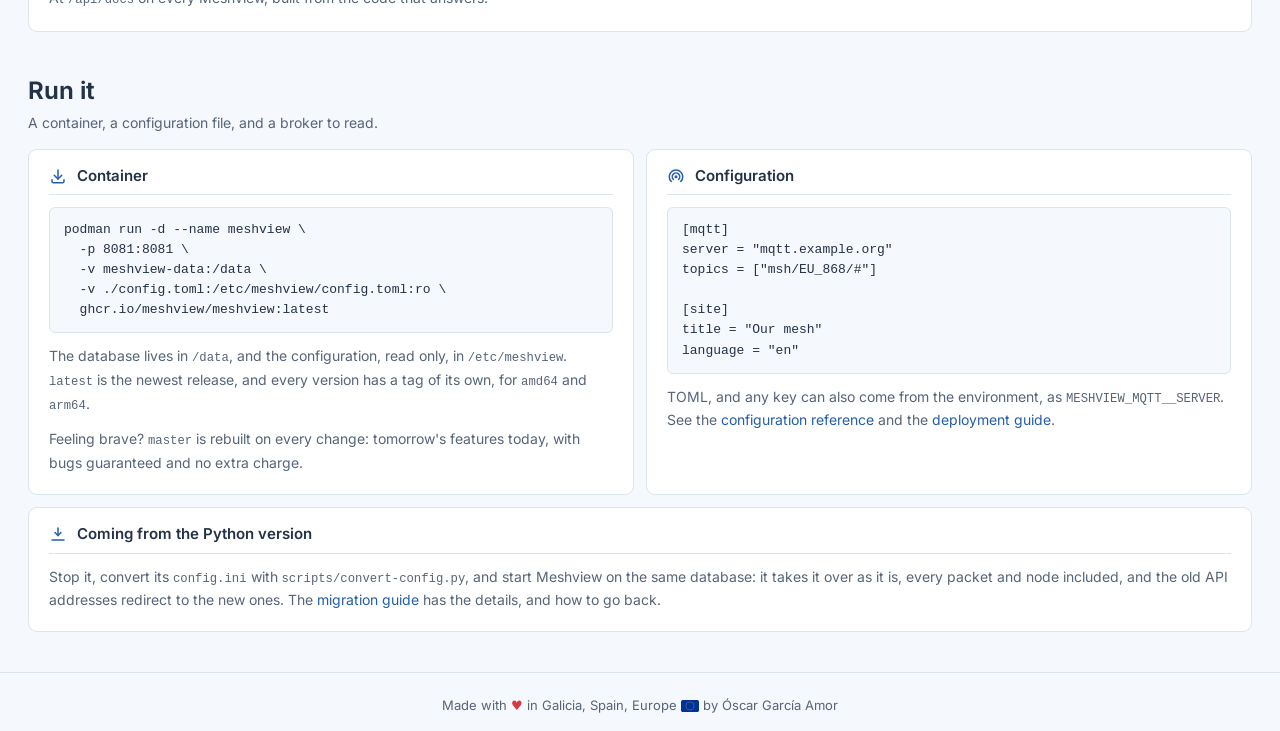
==== commit 740dfda0: "fix: draw the footer's flags instead of using emoji Emoji flags do not show on Windows, where the fo" ====
--- a/index.html
+++ b/index.html
@@ -72,7 +72,7 @@
         </p>
         <p class="note">
           This is Meshview rewritten in Rust, taking over from the
-          <a href="https://github.com/pablorevilla-meshtastic/meshview">Python version</a>:
+          Python version:
           the same pages, the same API and the same database, which it takes over as
           it is. One static binary with the whole web inside, in English, Spanish and
           Russian. Every change to <code>master</code> is built, tested and published as an
@@ -133,19 +133,18 @@
       <section id="screens">
         <div class="data-heading">
           <h2>Screens</h2>
-          <p>The San Francisco Bay Area Mesh, as Meshview shows it.</p>
+          <p>The mesh O Zulo gathers, as Meshview shows it.</p>
         </div>
 
         <figure class="card-section">
           <div class="card-head"><span class="ti ti-map-2" aria-hidden="true"></span><h3 class="section-header">Mesh overview</h3></div>
           <img
             src="shots/en-dashboard.webp" width="1600" height="900"
-            alt="The home page of the San Francisco Bay Area Mesh: counts of recent and
-                 active nodes, MQTT gateways and packets, a list of nodes, and a map of
-                 northern California covered in node dots, with two packets labelled as
-                 they arrive."
-          />
-          <p>Over a thousand nodes, packets labelled on the map as they are heard, and the nodes beside it to search.</p>
+            alt="The home page of O Zulo's mesh: counts of recent and active nodes,
+                 MQTT gateways and packets, a list of nodes, and a map of Galicia dotted
+                 with nodes."
+          />
+          <p>Hundreds of nodes on the map, packets labelled on it as they are heard, and the nodes beside it to search.</p>
         </figure>
 
         <figure class="card-section">
@@ -153,8 +152,8 @@
           <img
             src="shots/en-node.webp" width="1600" height="900" loading="lazy"
             alt="A node's page: its identity, device and channel, position and
-                 activity, over a map of Sacramento with the node's predicted coverage
-                 drawn as an outline around it."
+                 activity, over a map of A Coruña with its neighbours and its predicted
+                 coverage drawn as an outline around it."
           />
           <p>Who it is, what it runs, where it is, how much it is heard, and how far it is predicted to reach.</p>
         </figure>
@@ -173,8 +172,8 @@
           <div class="card-head"><span class="ti ti-affiliate" aria-hidden="true"></span><h3 class="section-header">Mesh graph</h3></div>
           <img
             src="shots/en-graph.webp" width="1600" height="900" loading="lazy"
-            alt="The mesh graph of the MediumFast channel: hundreds of nodes coloured by
-                 role, routers larger, joined by the links traceroutes and neighbour
+            alt="The mesh graph of the NarrowFast channel: nodes coloured by role,
+                 routers larger, joined by the links traceroutes and neighbour
                  reports found."
           />
           <p>Every link heard in the last twelve hours, nodes coloured by role.</p>
@@ -251,7 +250,7 @@
 
     <footer class="mesh-footer">
       <div class="mesh-footer-inner">
-        <p>Made with <span class="heart" aria-label="love">♥</span> in Galicia, Spain, Europe <img class="flag" src="flags/eu.svg" width="21" height="14" alt=""> by Óscar García Amor and in San Francisco, California, USA <img class="flag" src="flags/us.svg" width="21" height="14" alt=""> by Pablo Revilla</p>
+        <p>Made with <span class="heart" aria-label="love">♥</span> in Galicia, Spain, Europe <img class="flag" src="flags/eu.svg" width="21" height="14" alt=""> by Óscar García Amor</p>
       </div>
     </footer>
   </body>
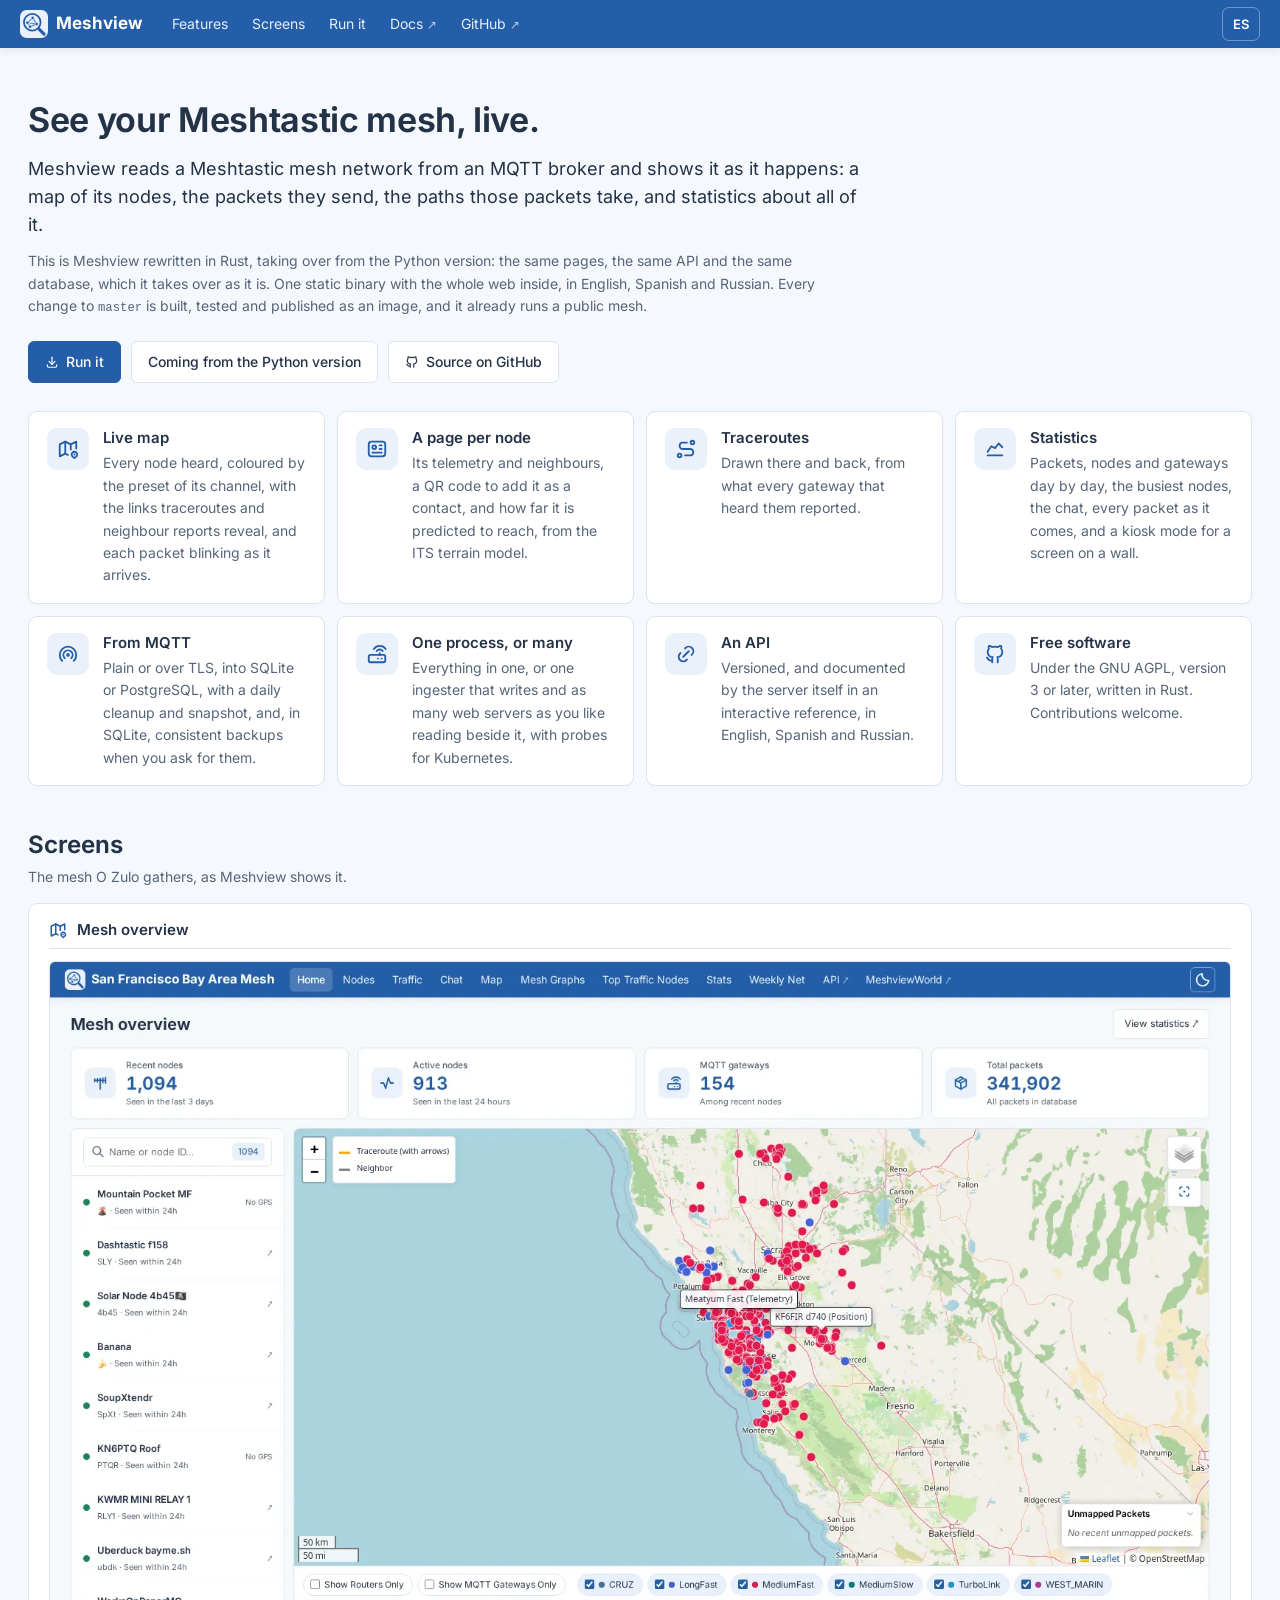
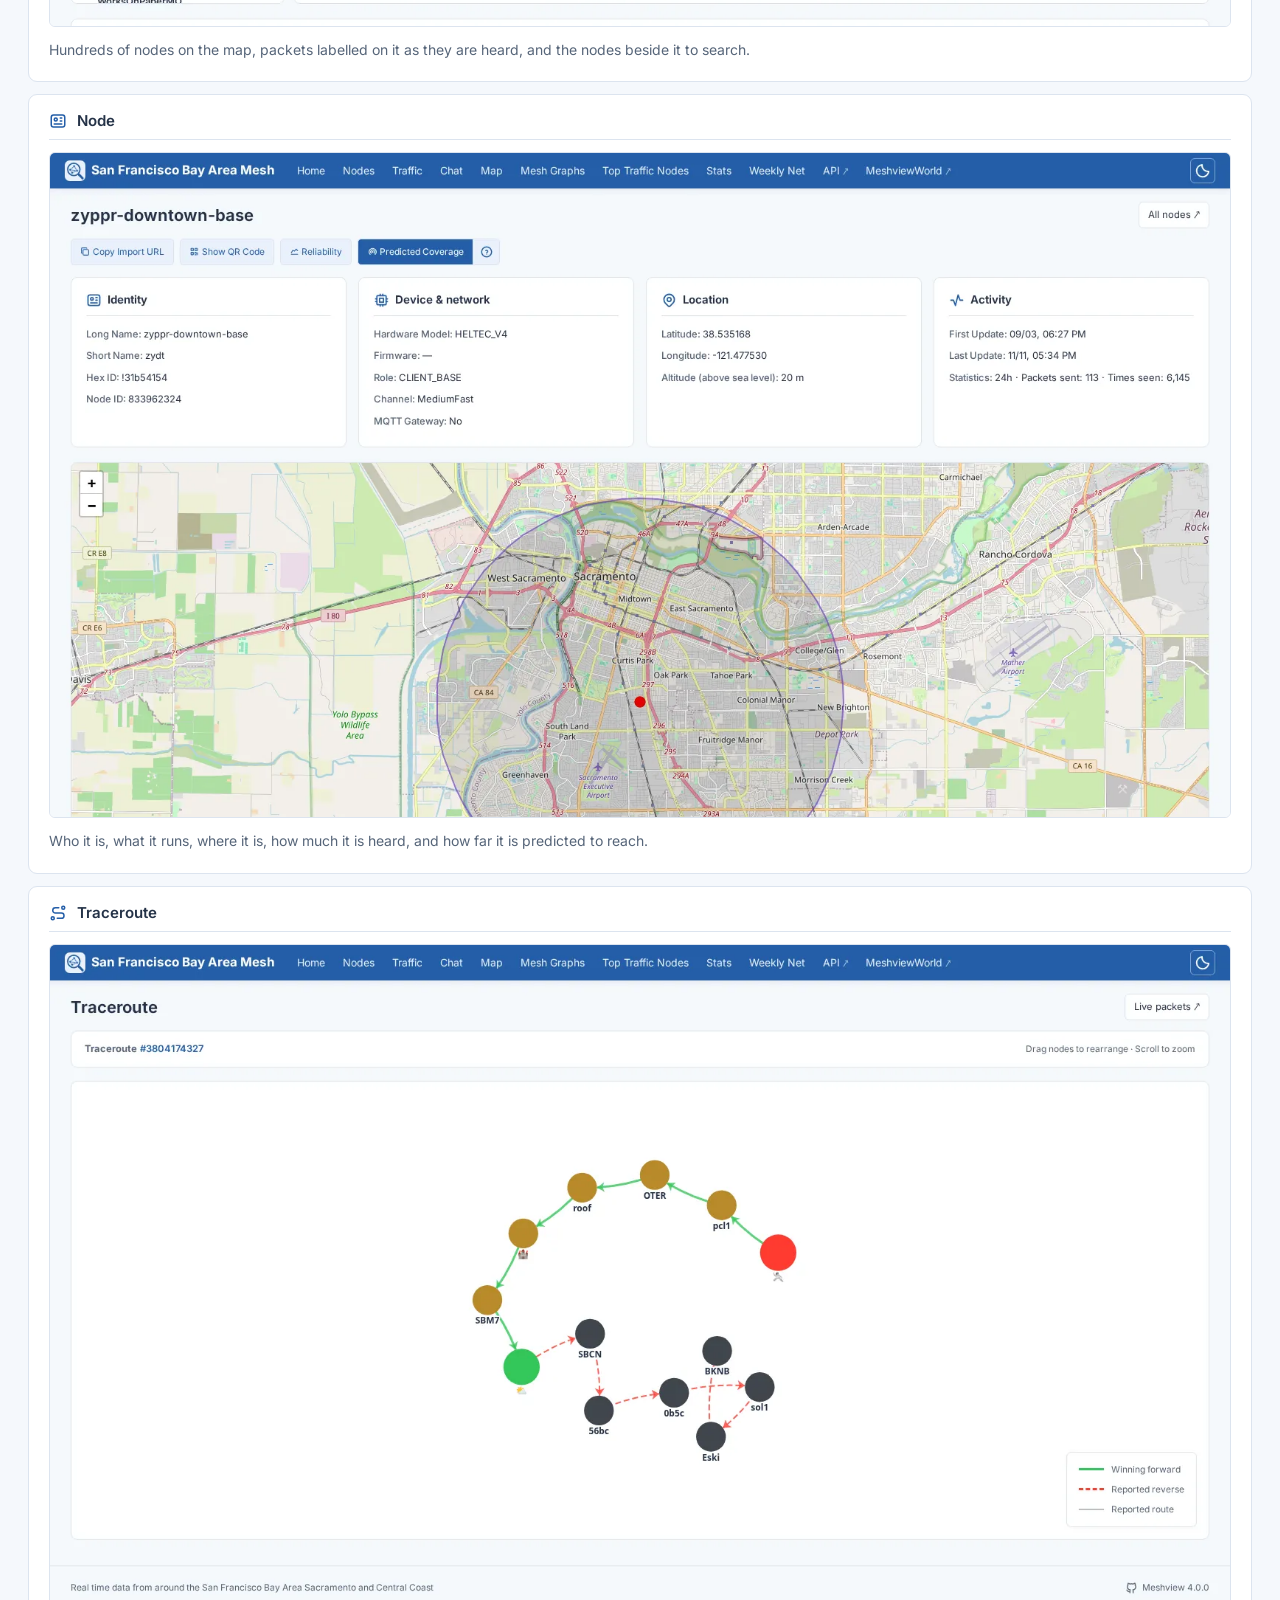
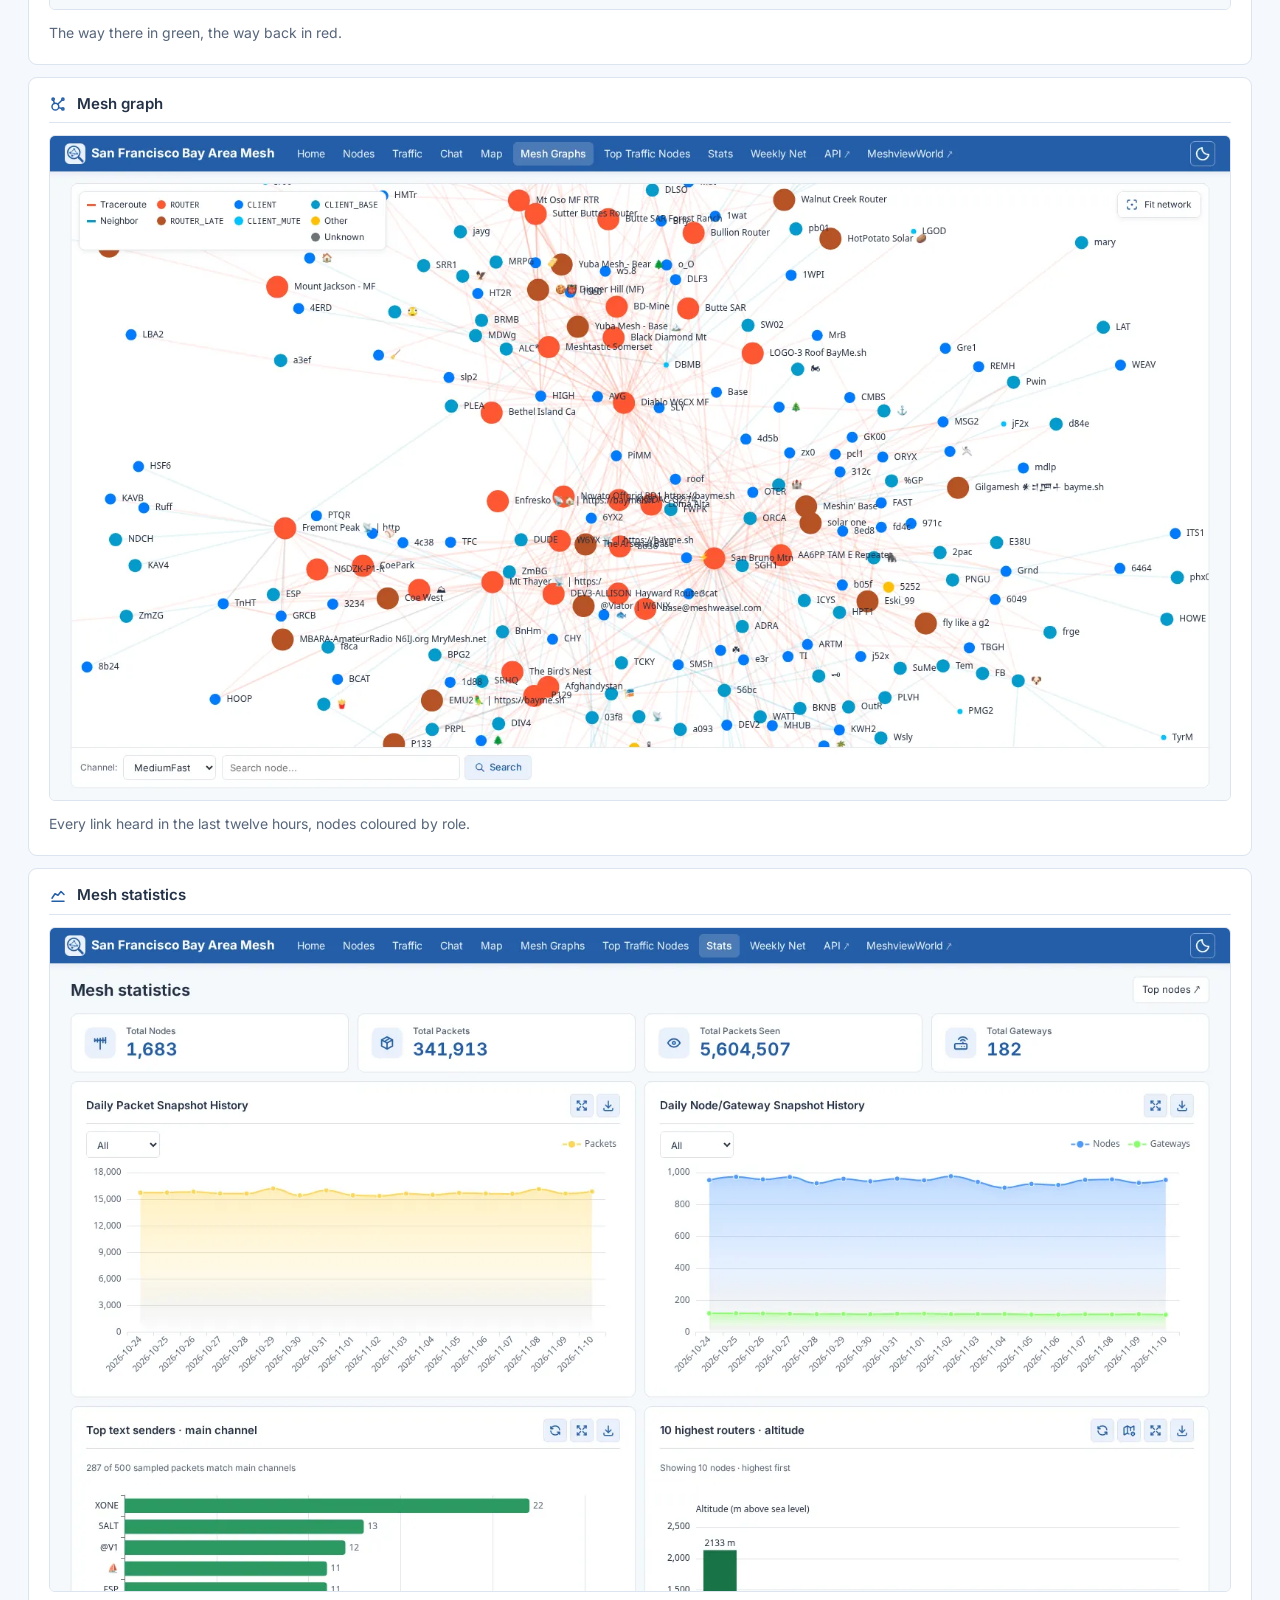
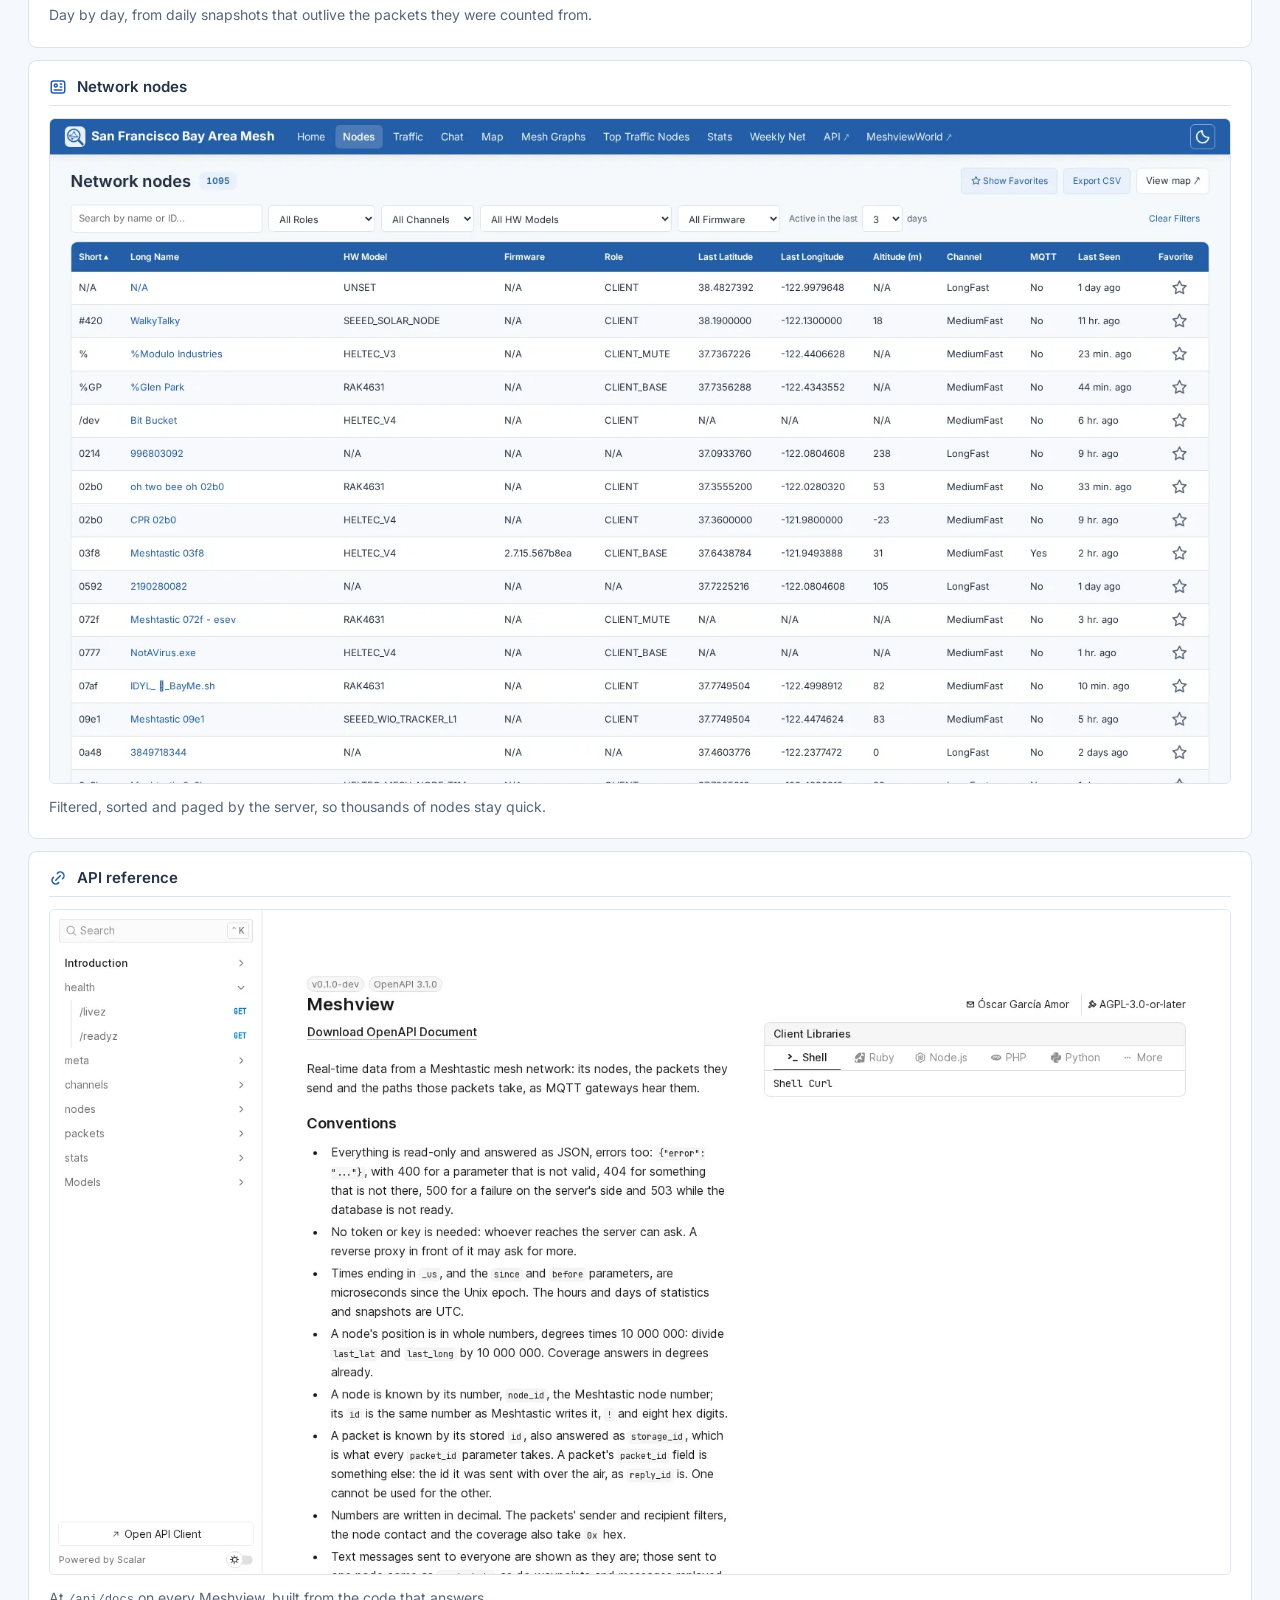
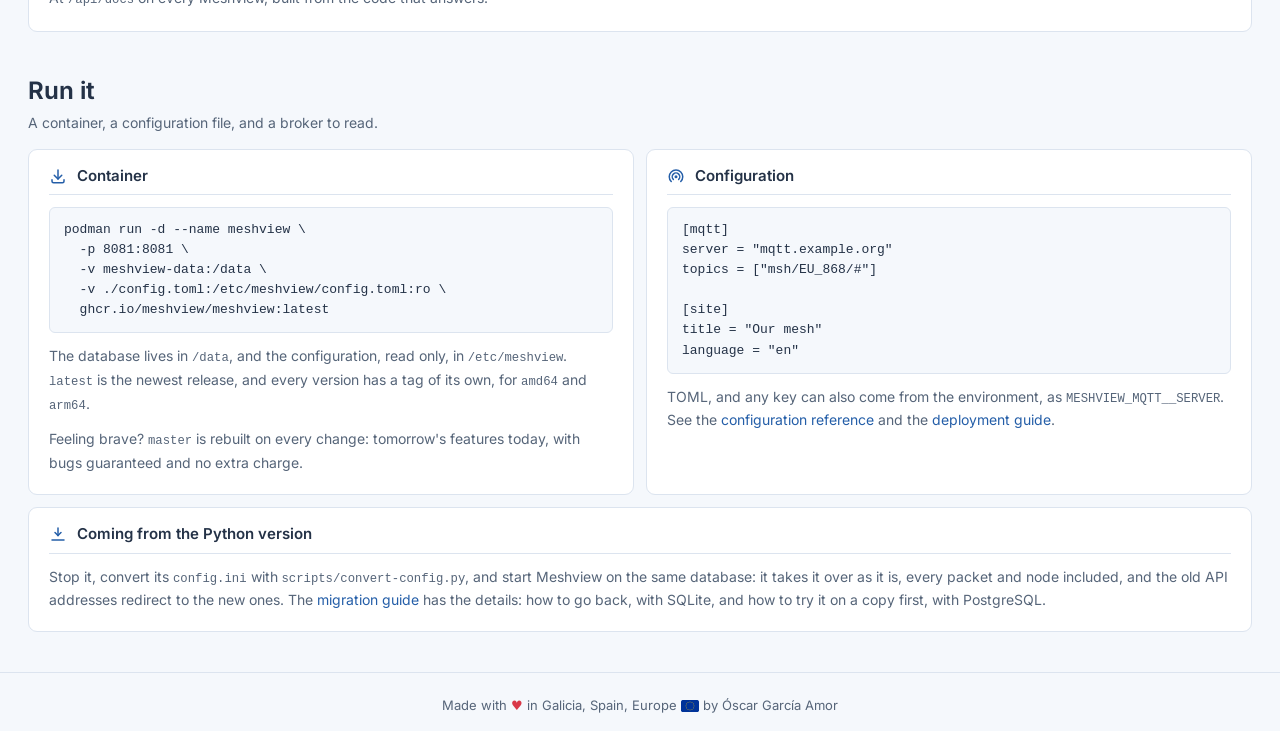
==== commit 5923bfea: "feat: mention PostgreSQL" ====
--- a/index.html
+++ b/index.html
@@ -110,7 +110,7 @@
           <div class="mesh-feature">
             <span class="mesh-feature-icon" aria-hidden="true"><span class="ti ti-broadcast"></span></span>
             <h3>From MQTT</h3>
-            <p>Plain or over TLS, into SQLite, with a daily cleanup and snapshot, and consistent backups when you ask for them.</p>
+            <p>Plain or over TLS, into SQLite or PostgreSQL, with a daily cleanup and snapshot, and, in SQLite, consistent backups when you ask for them.</p>
           </div>
           <div class="mesh-feature">
             <span class="mesh-feature-icon" aria-hidden="true"><span class="ti ti-router"></span></span>
@@ -243,7 +243,7 @@
 
         <div class="card-section">
           <div class="card-head"><span class="ti ti-arrow-bar-to-down" aria-hidden="true"></span><h3 class="section-header">Coming from the Python version</h3></div>
-          <p>Stop it, convert its <code>config.ini</code> with <code>scripts/convert-config.py</code>, and start Meshview on the same database: it takes it over as it is, every packet and node included, and the old API addresses redirect to the new ones. The <a href="https://github.com/meshview/meshview/blob/master/docs/migrating-from-python.md">migration guide</a> has the details, and how to go back.</p>
+          <p>Stop it, convert its <code>config.ini</code> with <code>scripts/convert-config.py</code>, and start Meshview on the same database: it takes it over as it is, every packet and node included, and the old API addresses redirect to the new ones. The <a href="https://github.com/meshview/meshview/blob/master/docs/migrating-from-python.md">migration guide</a> has the details: how to go back, with SQLite, and how to try it on a copy first, with PostgreSQL.</p>
         </div>
       </section>
     </main>
--- a/meshview.css
+++ b/meshview.css
@@ -63,6 +63,10 @@
 
 * { box-sizing: border-box; }
 
+/* A section reached by its link starts below the sticky header bar (48px),
+   with the same room above it as between the cards. */
+html { scroll-padding-top: 60px; }
+
 body {
   margin: 0;
   min-height: 100dvh;
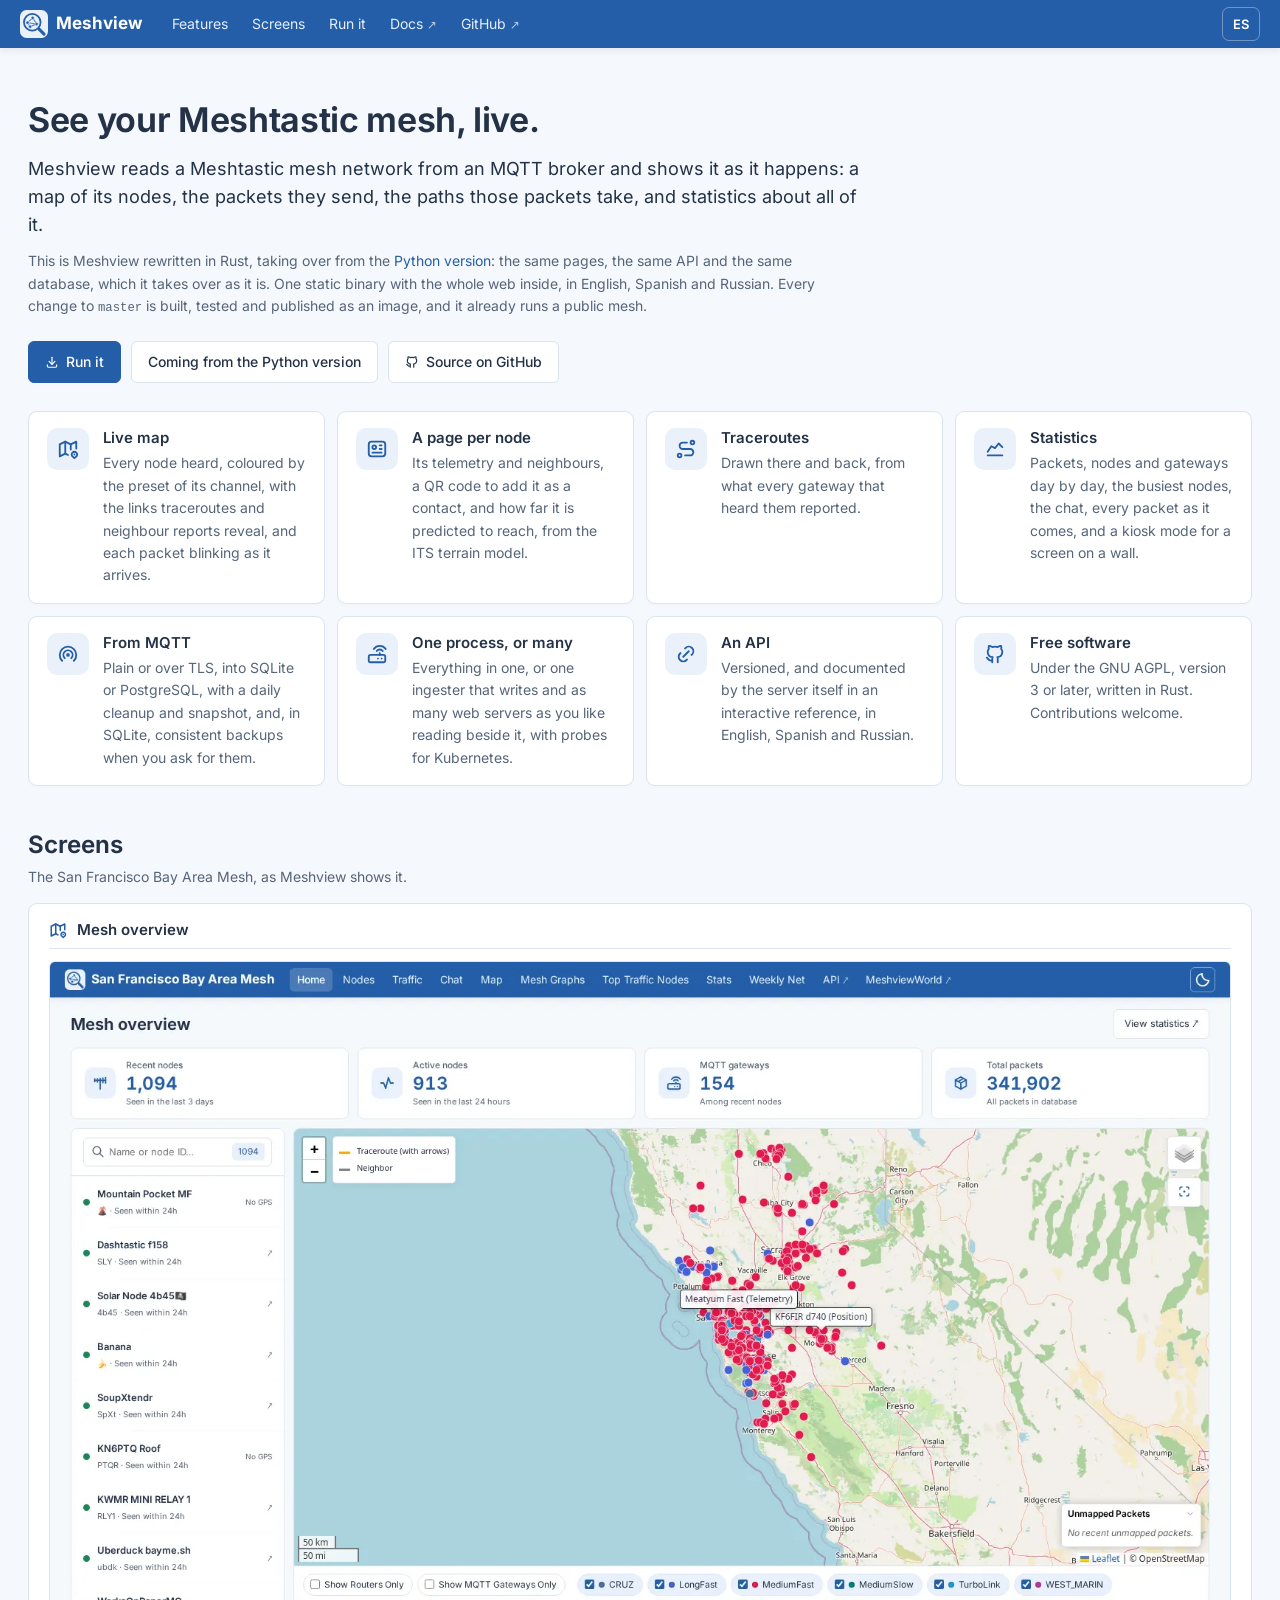
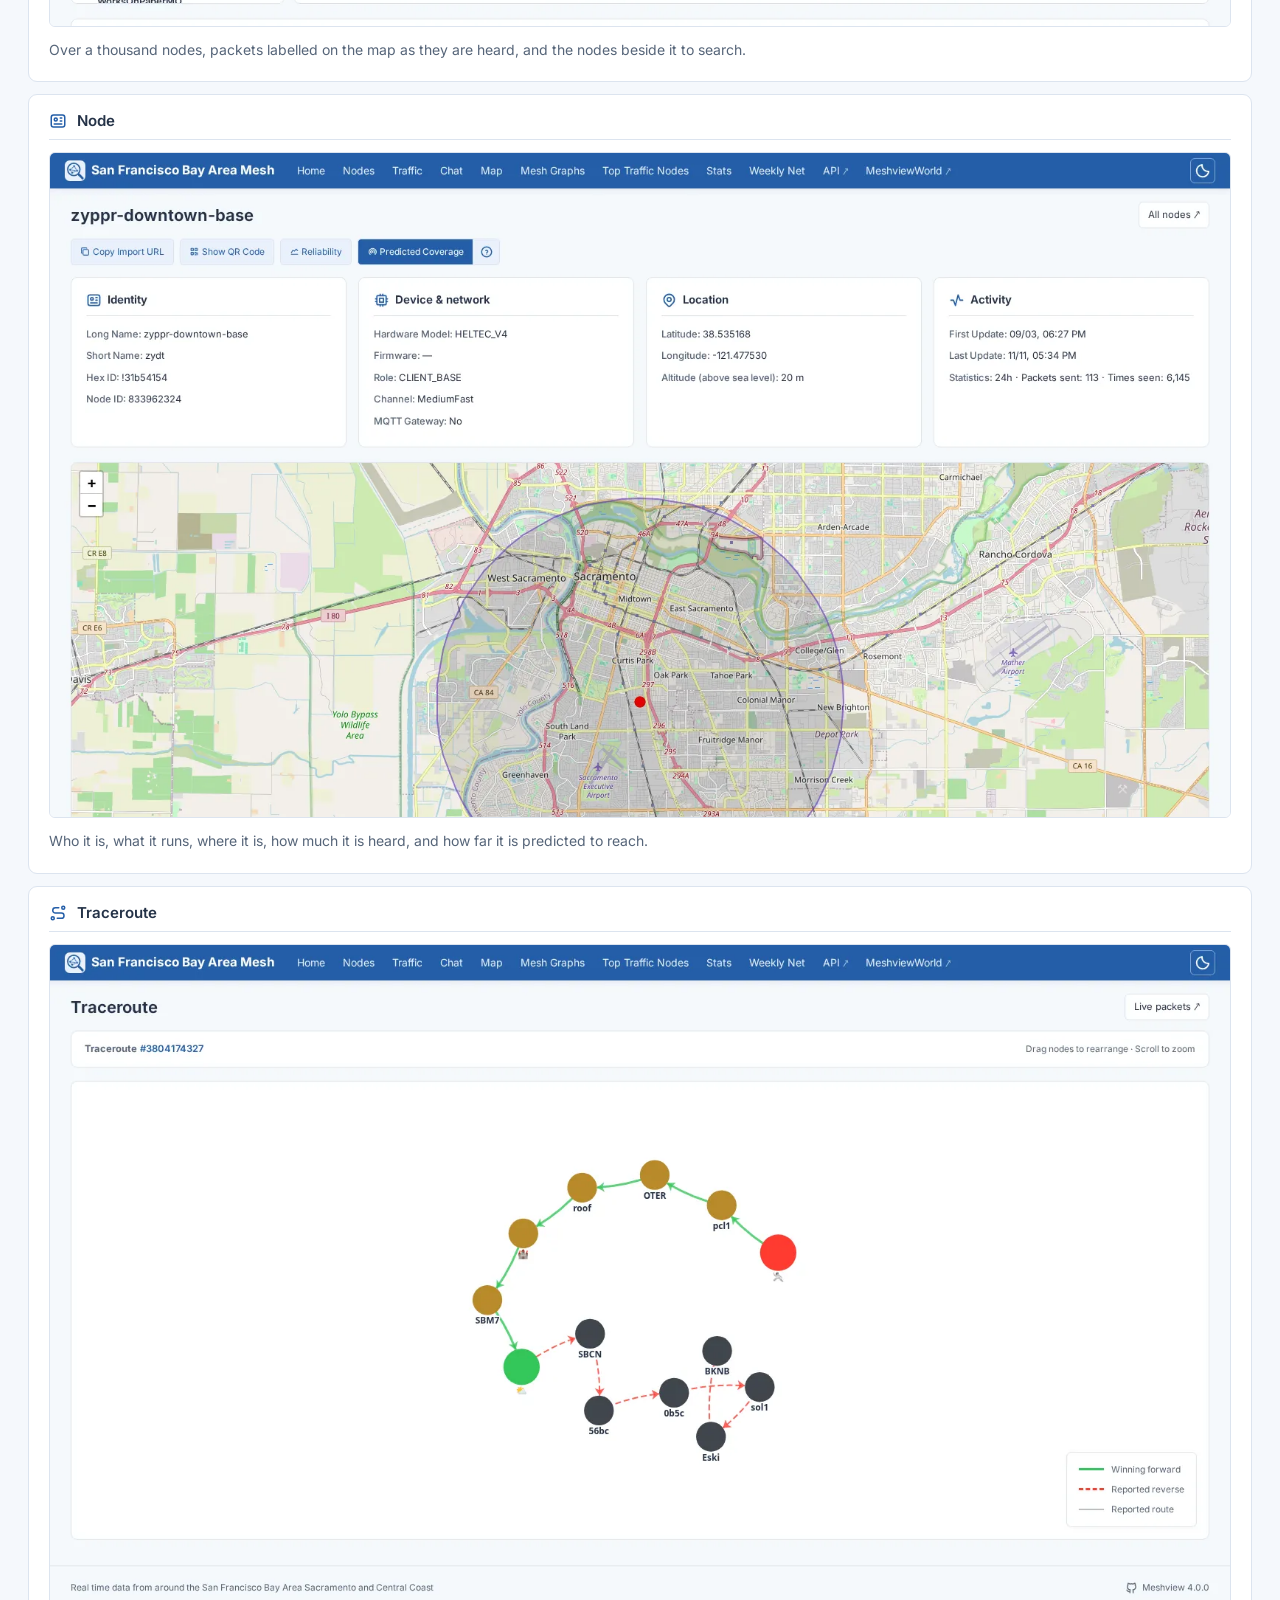
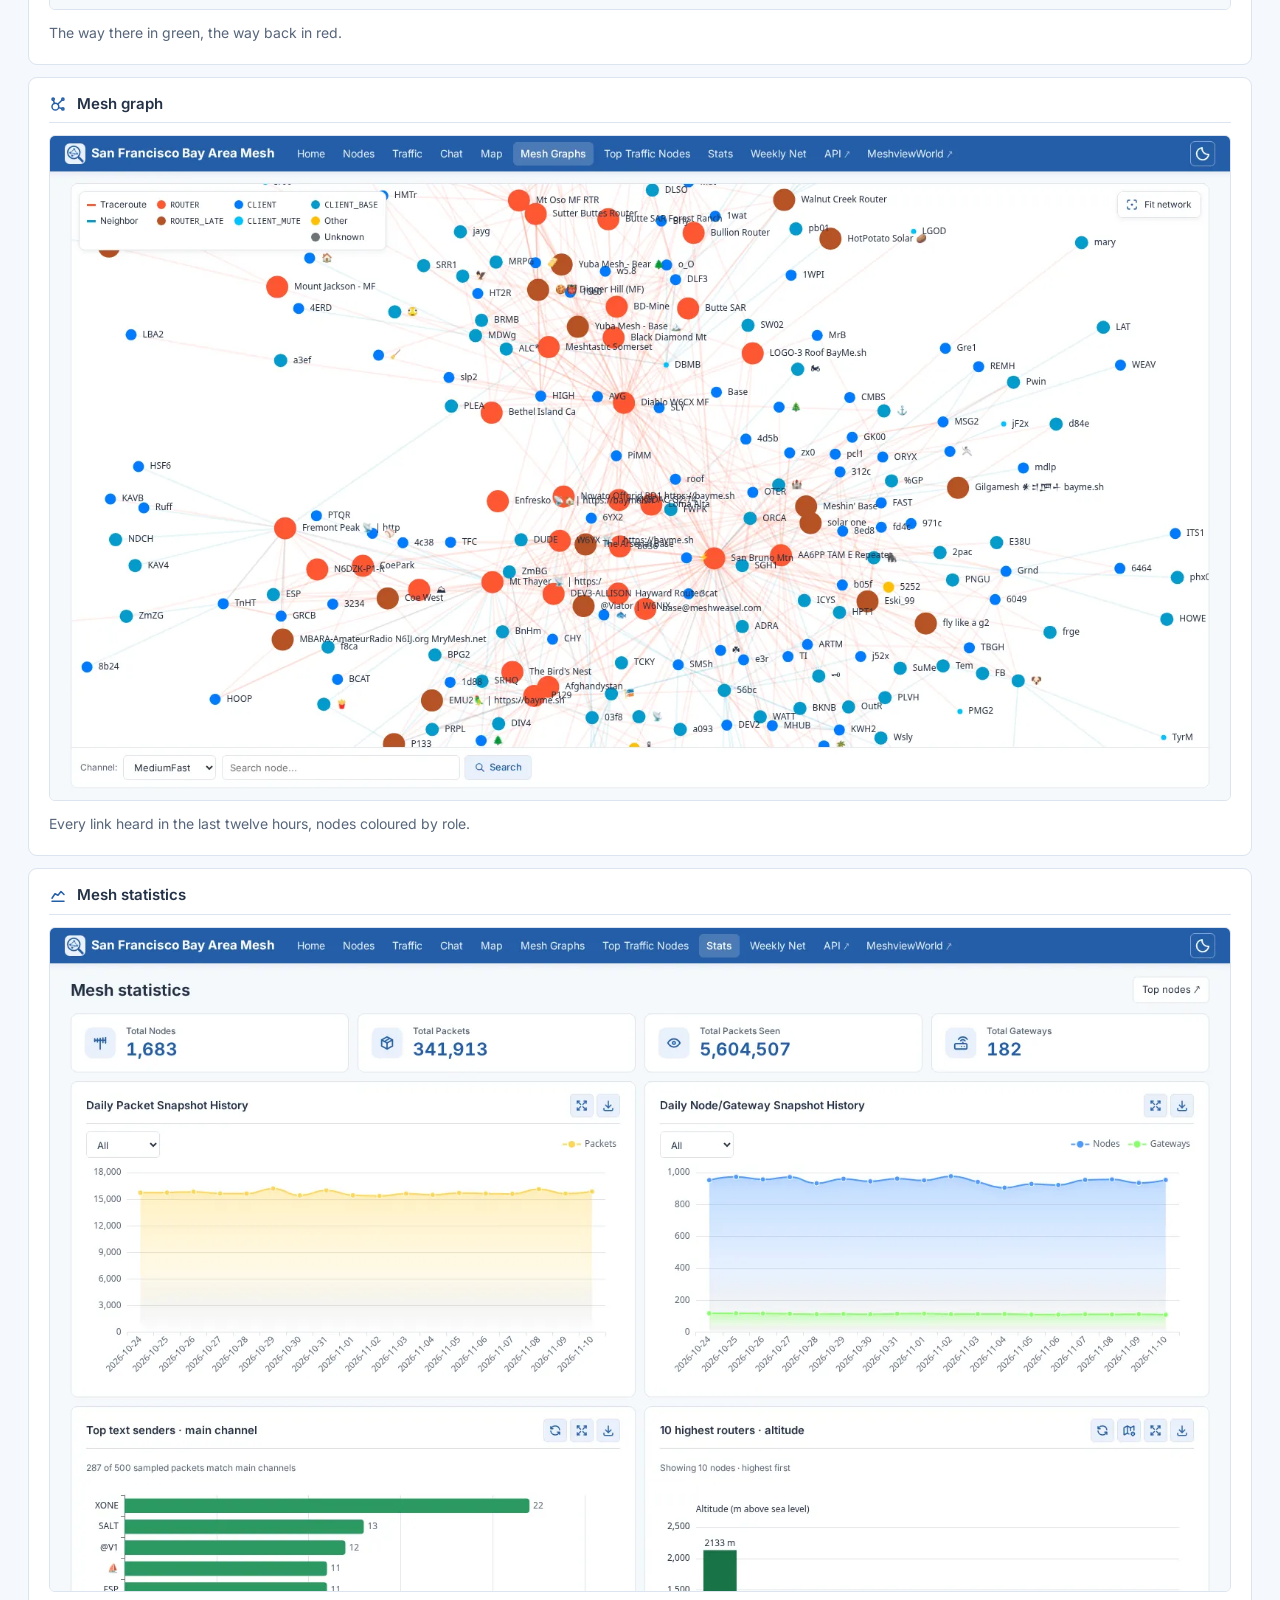
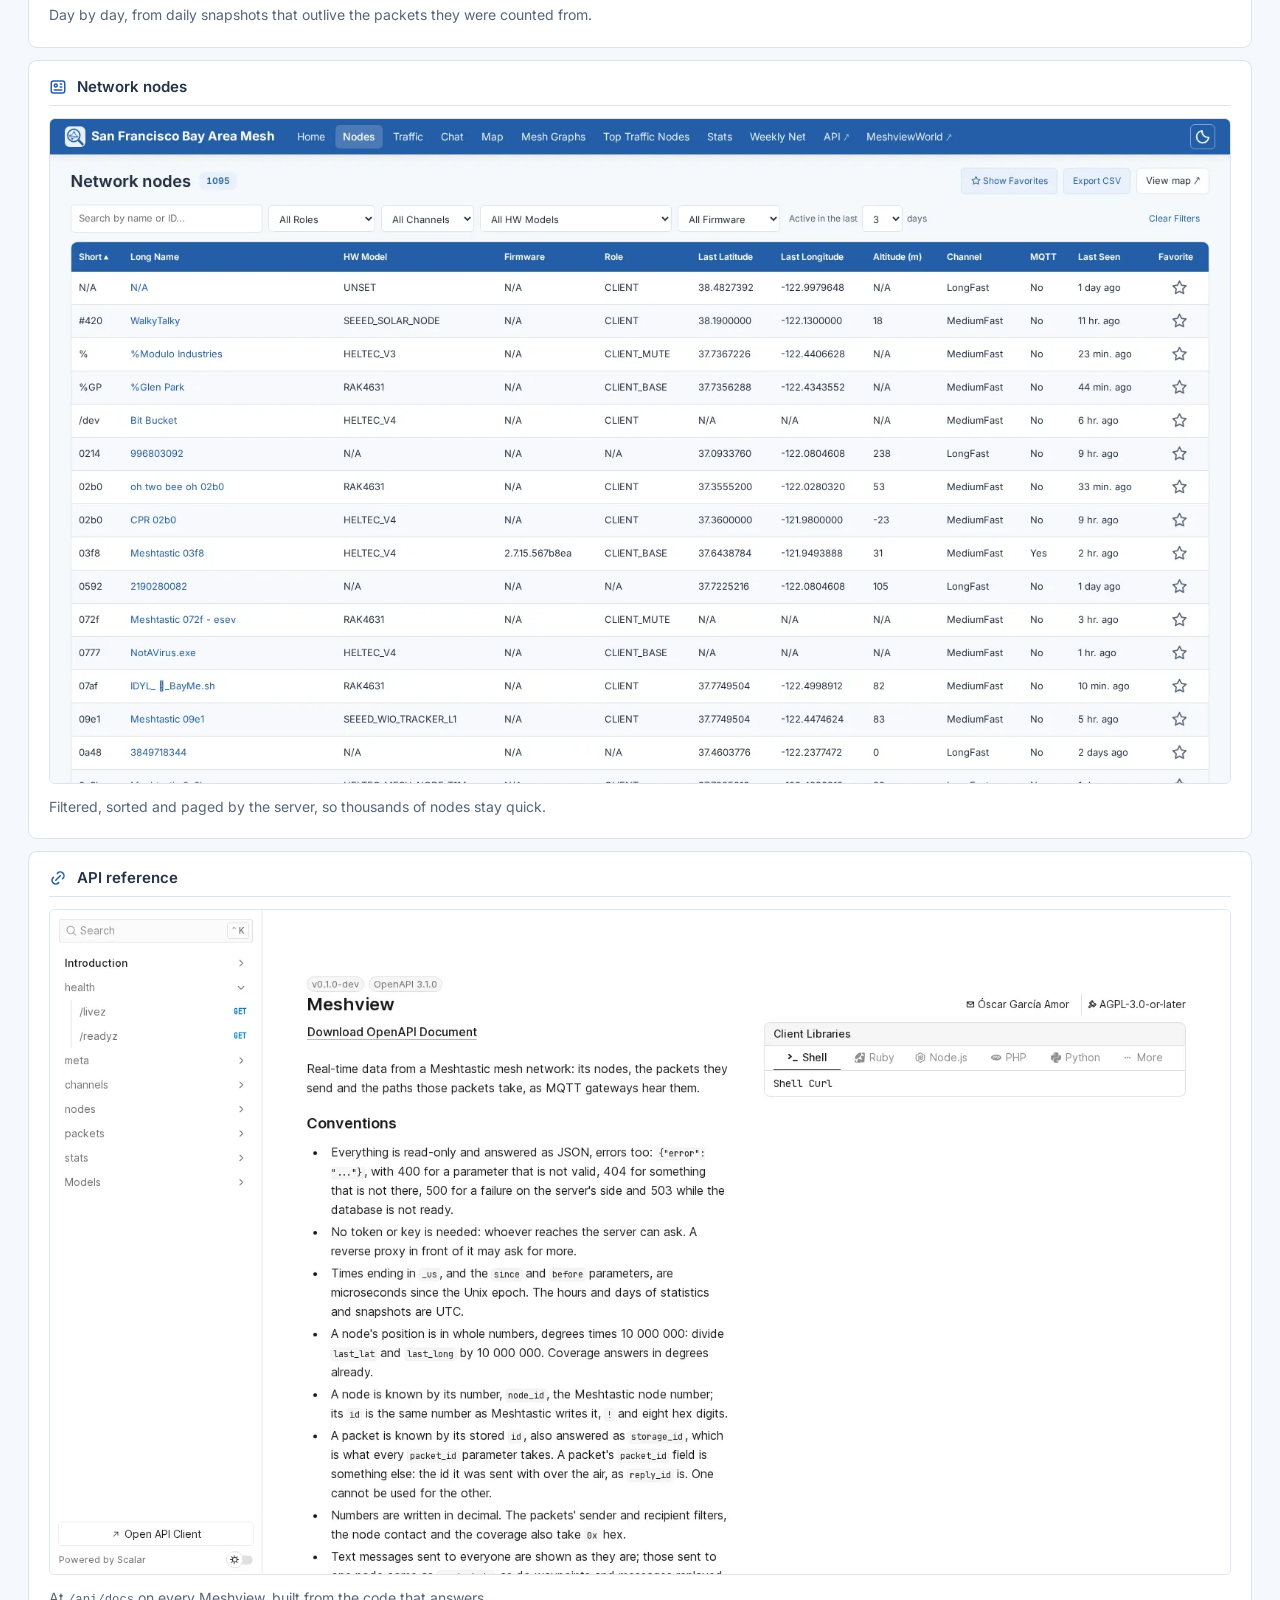
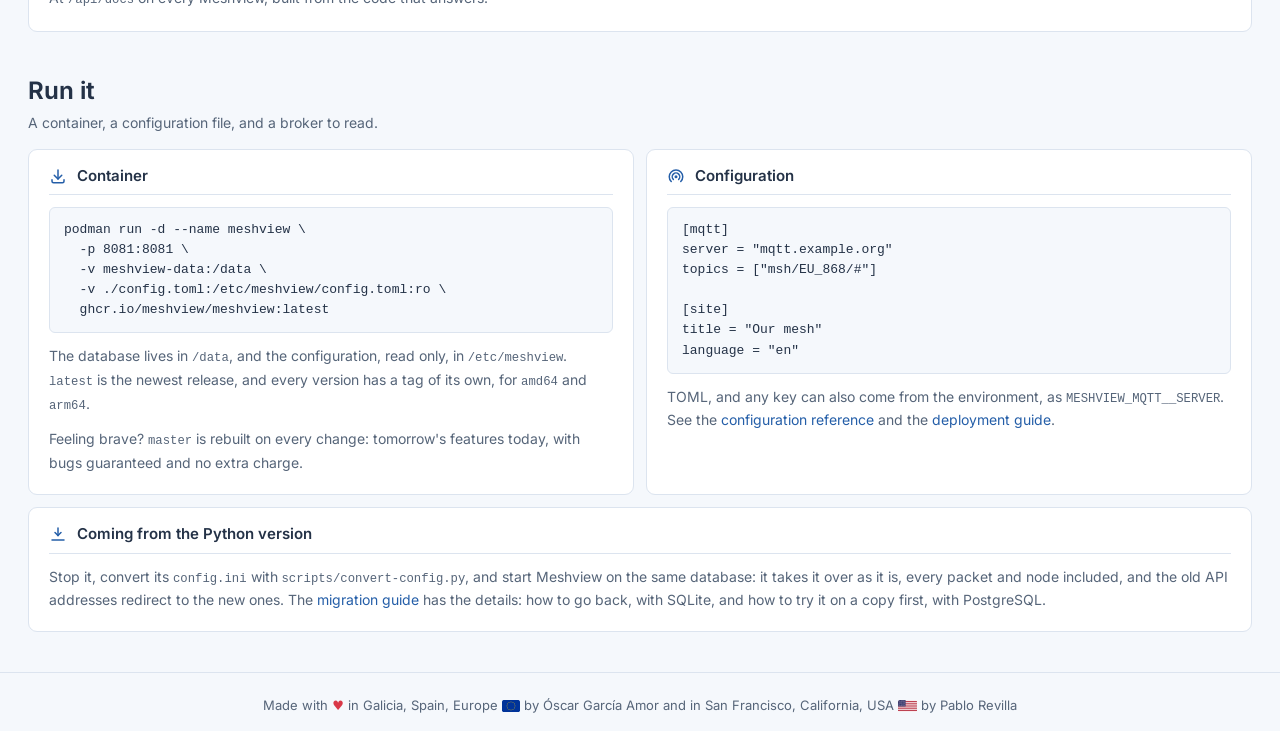
==== commit b1be1c1f: "feat: mention PostgreSQL" ====
--- a/index.html
+++ b/index.html
@@ -72,7 +72,7 @@
         </p>
         <p class="note">
           This is Meshview rewritten in Rust, taking over from the
-          Python version:
+          <a href="https://github.com/pablorevilla-meshtastic/meshview">Python version</a>:
           the same pages, the same API and the same database, which it takes over as
           it is. One static binary with the whole web inside, in English, Spanish and
           Russian. Every change to <code>master</code> is built, tested and published as an
@@ -133,18 +133,19 @@
       <section id="screens">
         <div class="data-heading">
           <h2>Screens</h2>
-          <p>The mesh O Zulo gathers, as Meshview shows it.</p>
+          <p>The San Francisco Bay Area Mesh, as Meshview shows it.</p>
         </div>
 
         <figure class="card-section">
           <div class="card-head"><span class="ti ti-map-2" aria-hidden="true"></span><h3 class="section-header">Mesh overview</h3></div>
           <img
             src="shots/en-dashboard.webp" width="1600" height="900"
-            alt="The home page of O Zulo's mesh: counts of recent and active nodes,
-                 MQTT gateways and packets, a list of nodes, and a map of Galicia dotted
-                 with nodes."
-          />
-          <p>Hundreds of nodes on the map, packets labelled on it as they are heard, and the nodes beside it to search.</p>
+            alt="The home page of the San Francisco Bay Area Mesh: counts of recent and
+                 active nodes, MQTT gateways and packets, a list of nodes, and a map of
+                 northern California covered in node dots, with two packets labelled as
+                 they arrive."
+          />
+          <p>Over a thousand nodes, packets labelled on the map as they are heard, and the nodes beside it to search.</p>
         </figure>
 
         <figure class="card-section">
@@ -152,8 +153,8 @@
           <img
             src="shots/en-node.webp" width="1600" height="900" loading="lazy"
             alt="A node's page: its identity, device and channel, position and
-                 activity, over a map of A Coruña with its neighbours and its predicted
-                 coverage drawn as an outline around it."
+                 activity, over a map of Sacramento with the node's predicted coverage
+                 drawn as an outline around it."
           />
           <p>Who it is, what it runs, where it is, how much it is heard, and how far it is predicted to reach.</p>
         </figure>
@@ -172,8 +173,8 @@
           <div class="card-head"><span class="ti ti-affiliate" aria-hidden="true"></span><h3 class="section-header">Mesh graph</h3></div>
           <img
             src="shots/en-graph.webp" width="1600" height="900" loading="lazy"
-            alt="The mesh graph of the NarrowFast channel: nodes coloured by role,
-                 routers larger, joined by the links traceroutes and neighbour
+            alt="The mesh graph of the MediumFast channel: hundreds of nodes coloured by
+                 role, routers larger, joined by the links traceroutes and neighbour
                  reports found."
           />
           <p>Every link heard in the last twelve hours, nodes coloured by role.</p>
@@ -250,7 +251,7 @@
 
     <footer class="mesh-footer">
       <div class="mesh-footer-inner">
-        <p>Made with <span class="heart" aria-label="love">♥</span> in Galicia, Spain, Europe <img class="flag" src="flags/eu.svg" width="21" height="14" alt=""> by Óscar García Amor</p>
+        <p>Made with <span class="heart" aria-label="love">♥</span> in Galicia, Spain, Europe <img class="flag" src="flags/eu.svg" width="21" height="14" alt=""> by Óscar García Amor and in San Francisco, California, USA <img class="flag" src="flags/us.svg" width="21" height="14" alt=""> by Pablo Revilla</p>
       </div>
     </footer>
   </body>
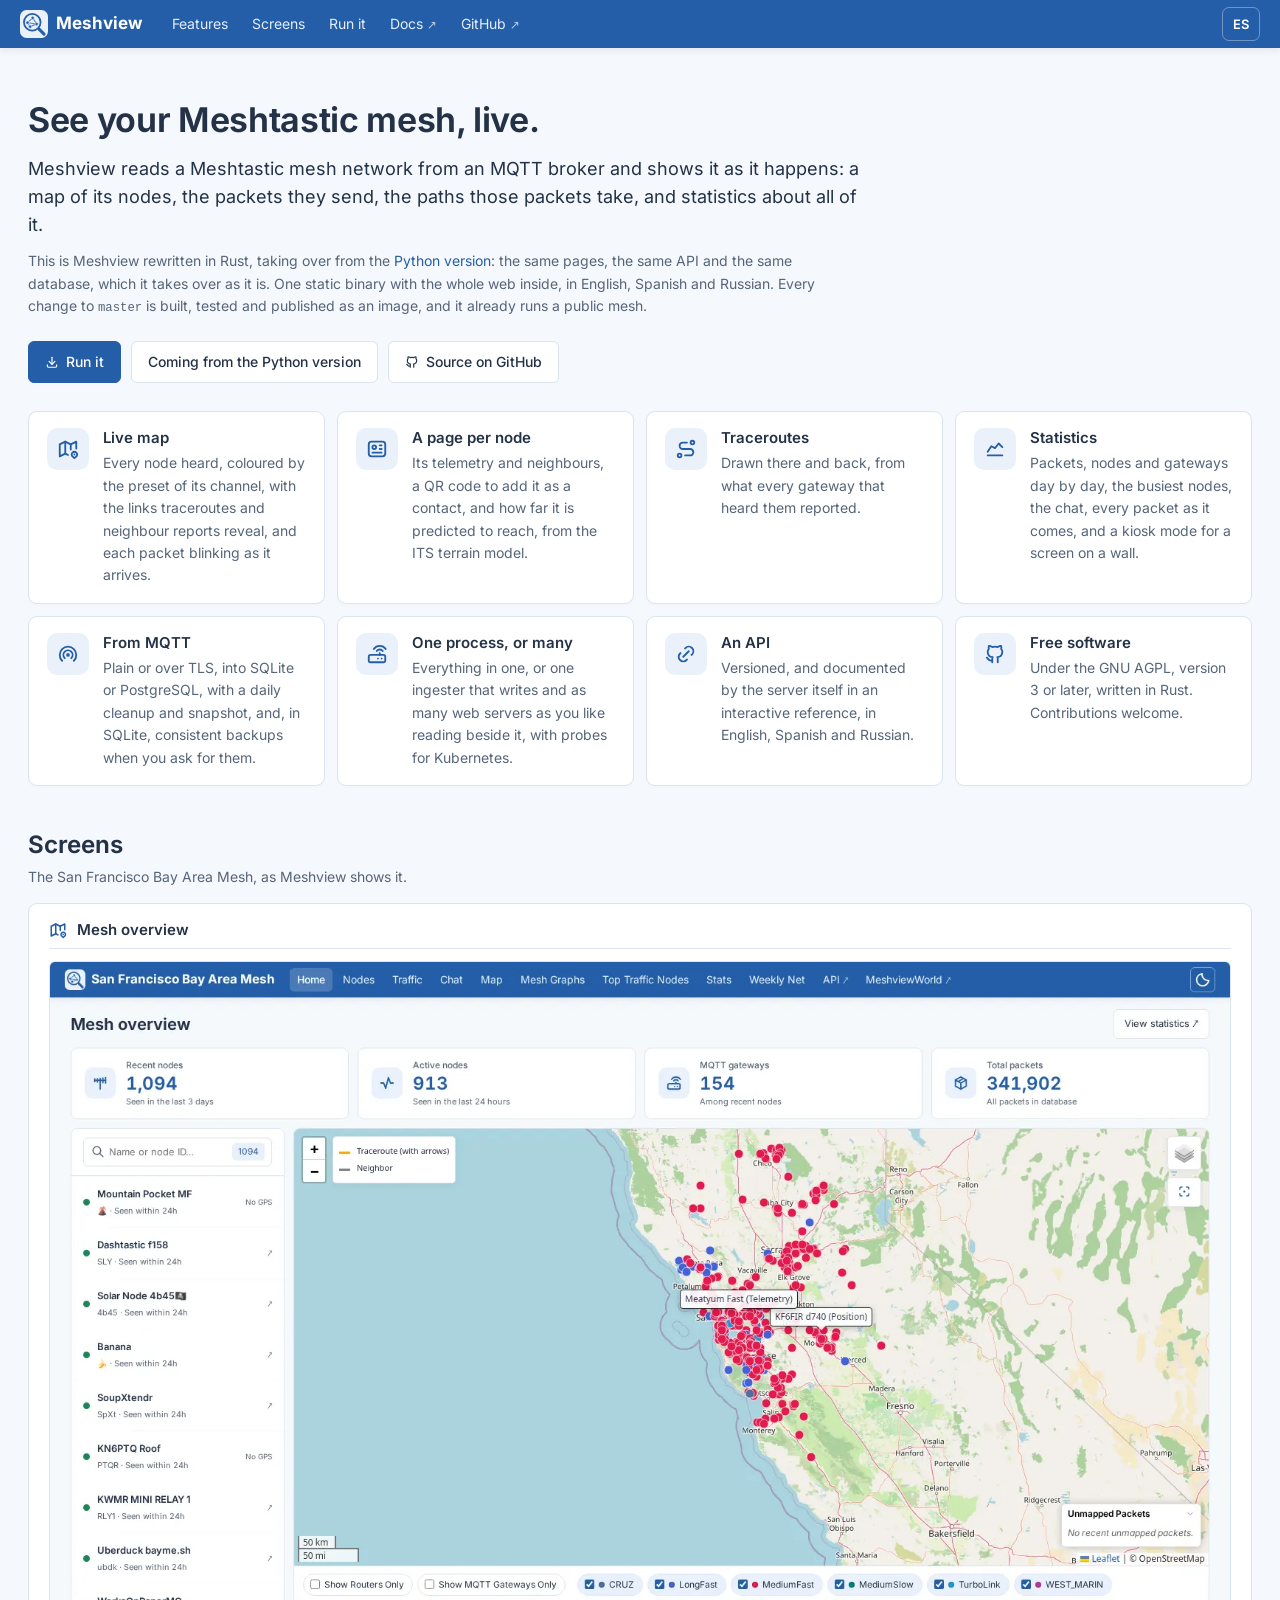
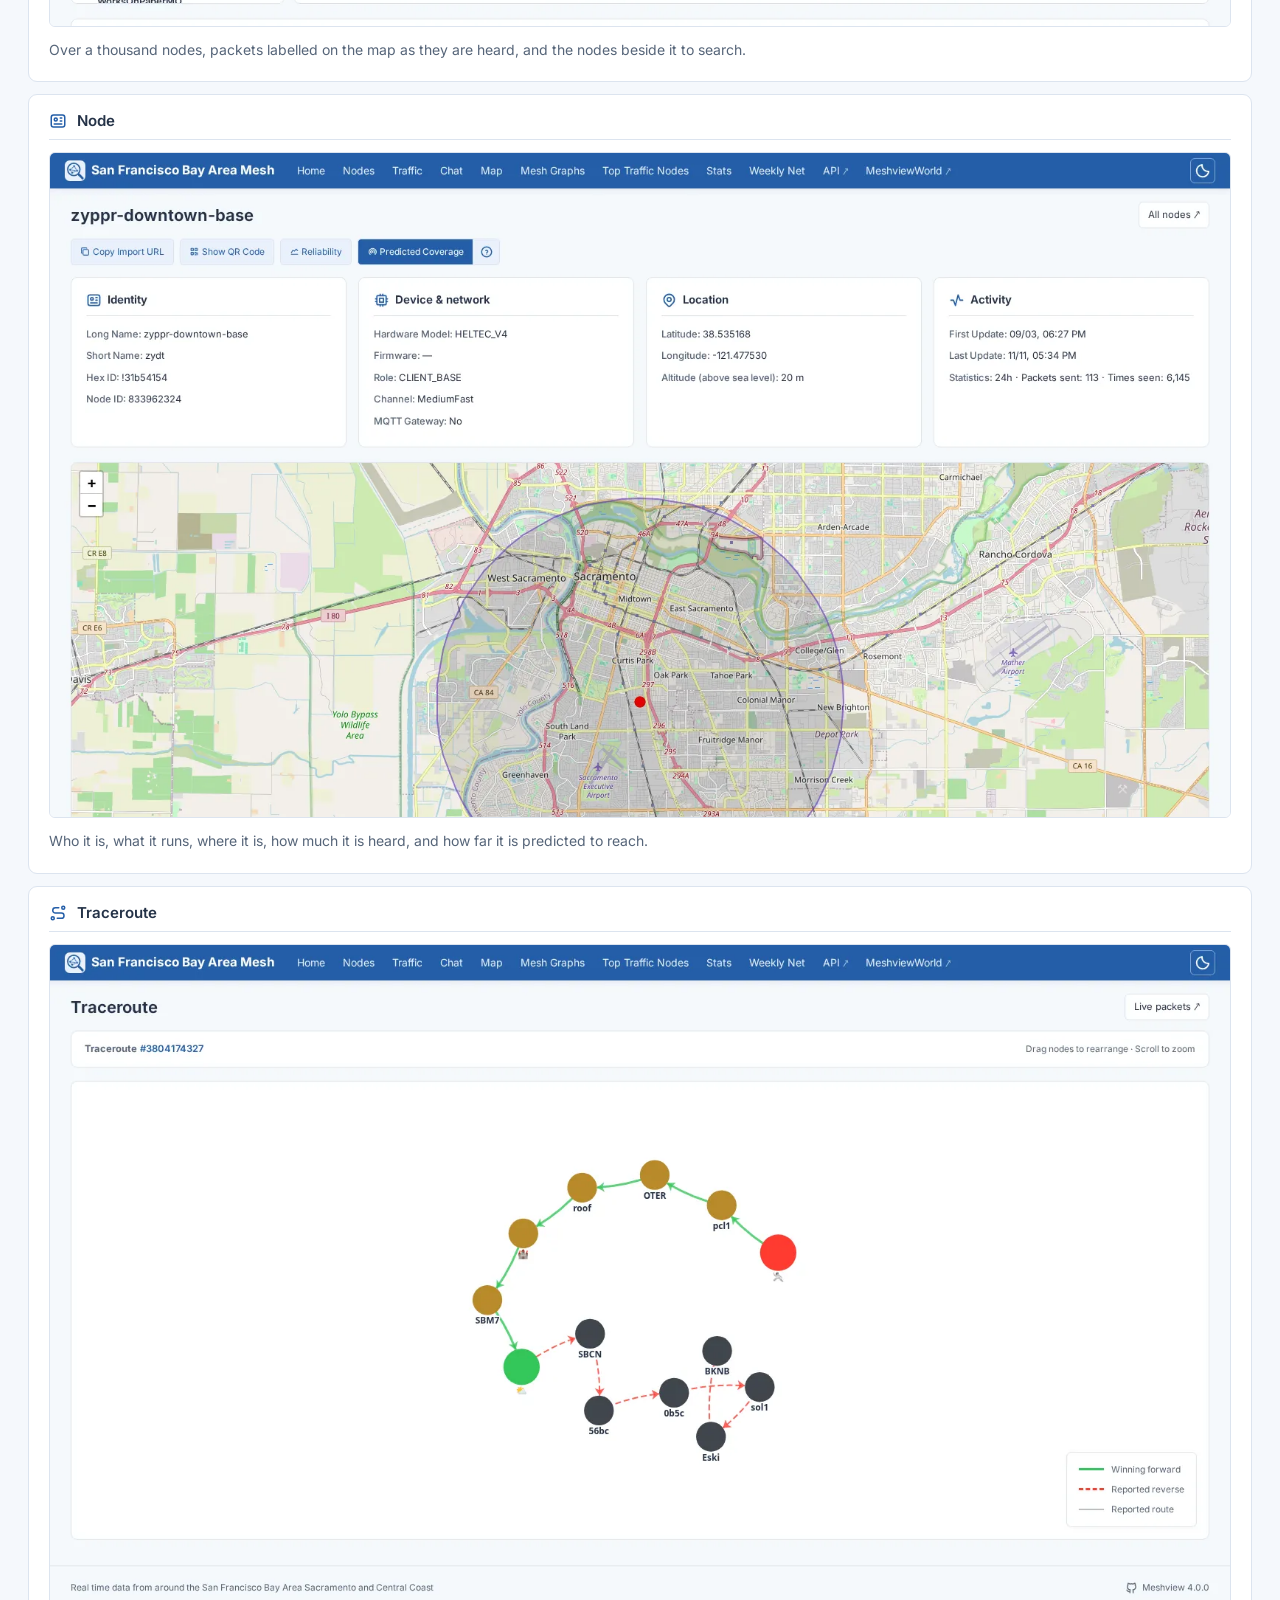
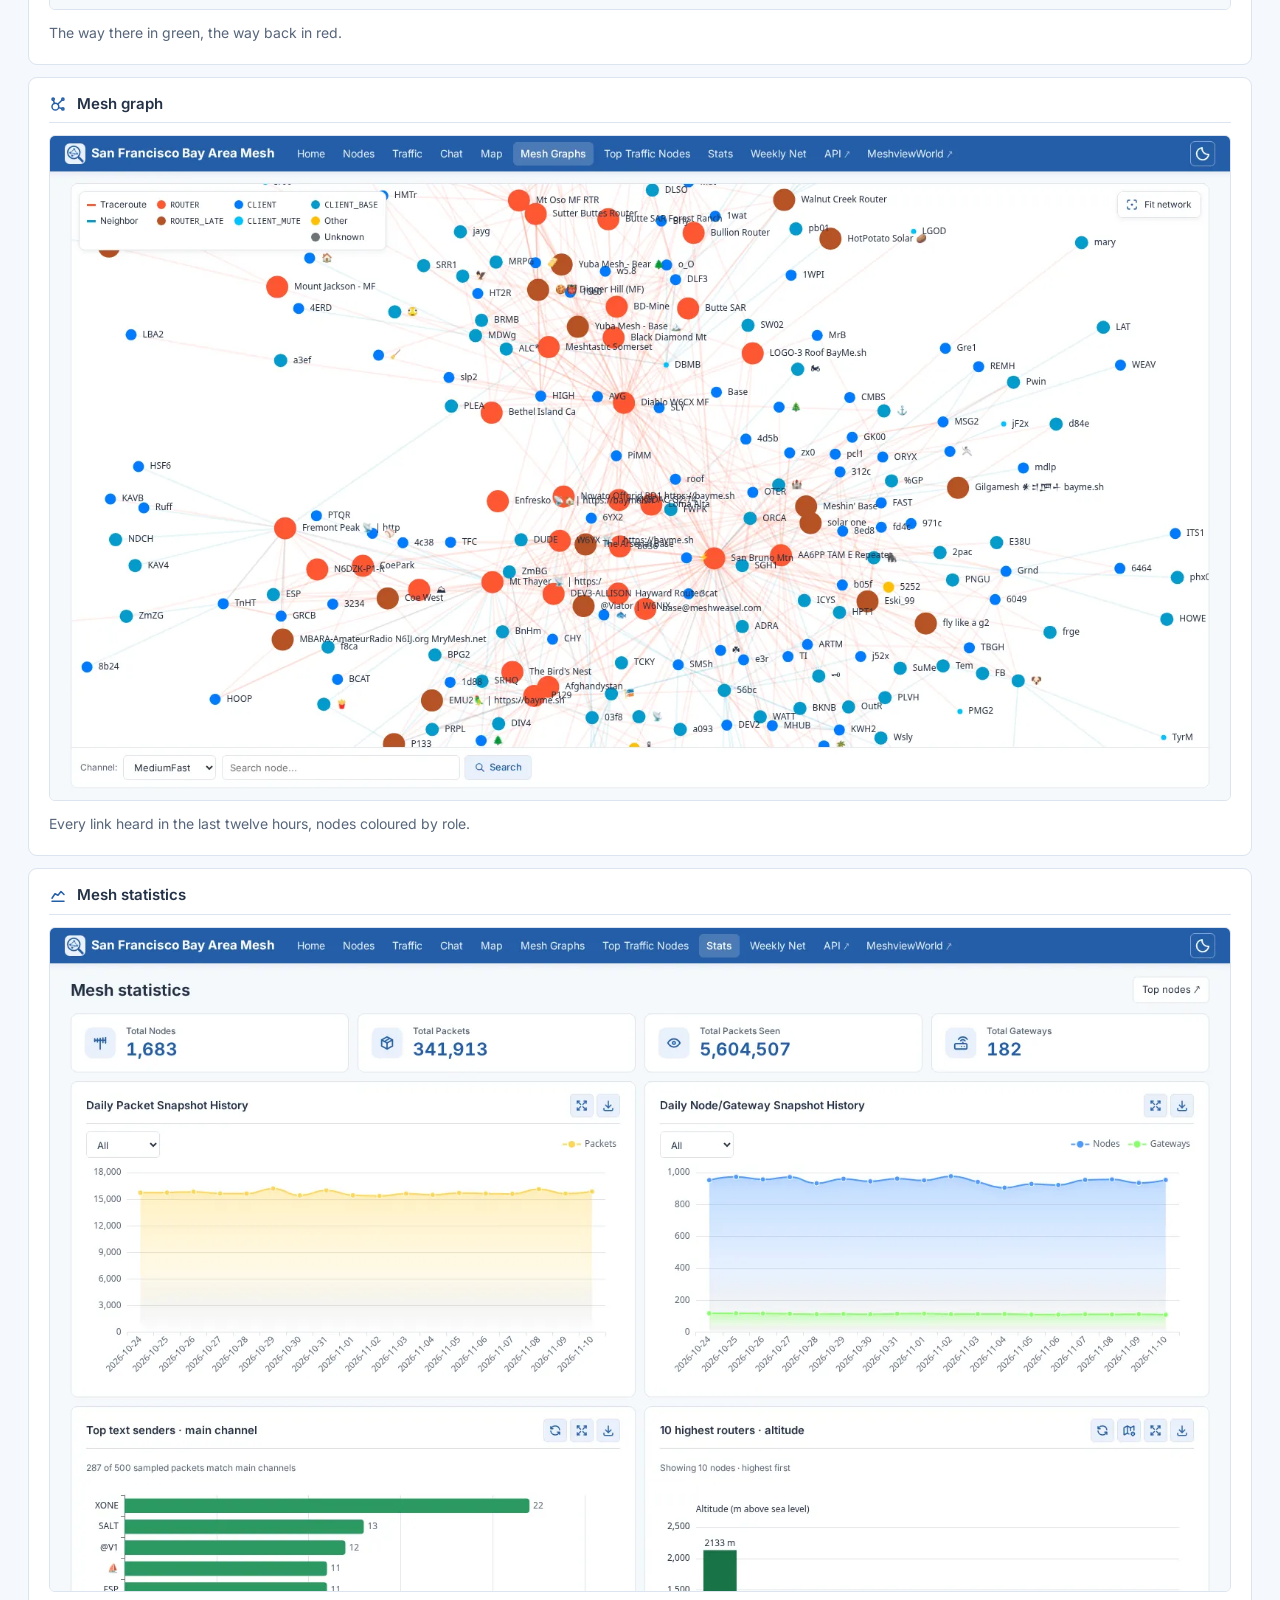
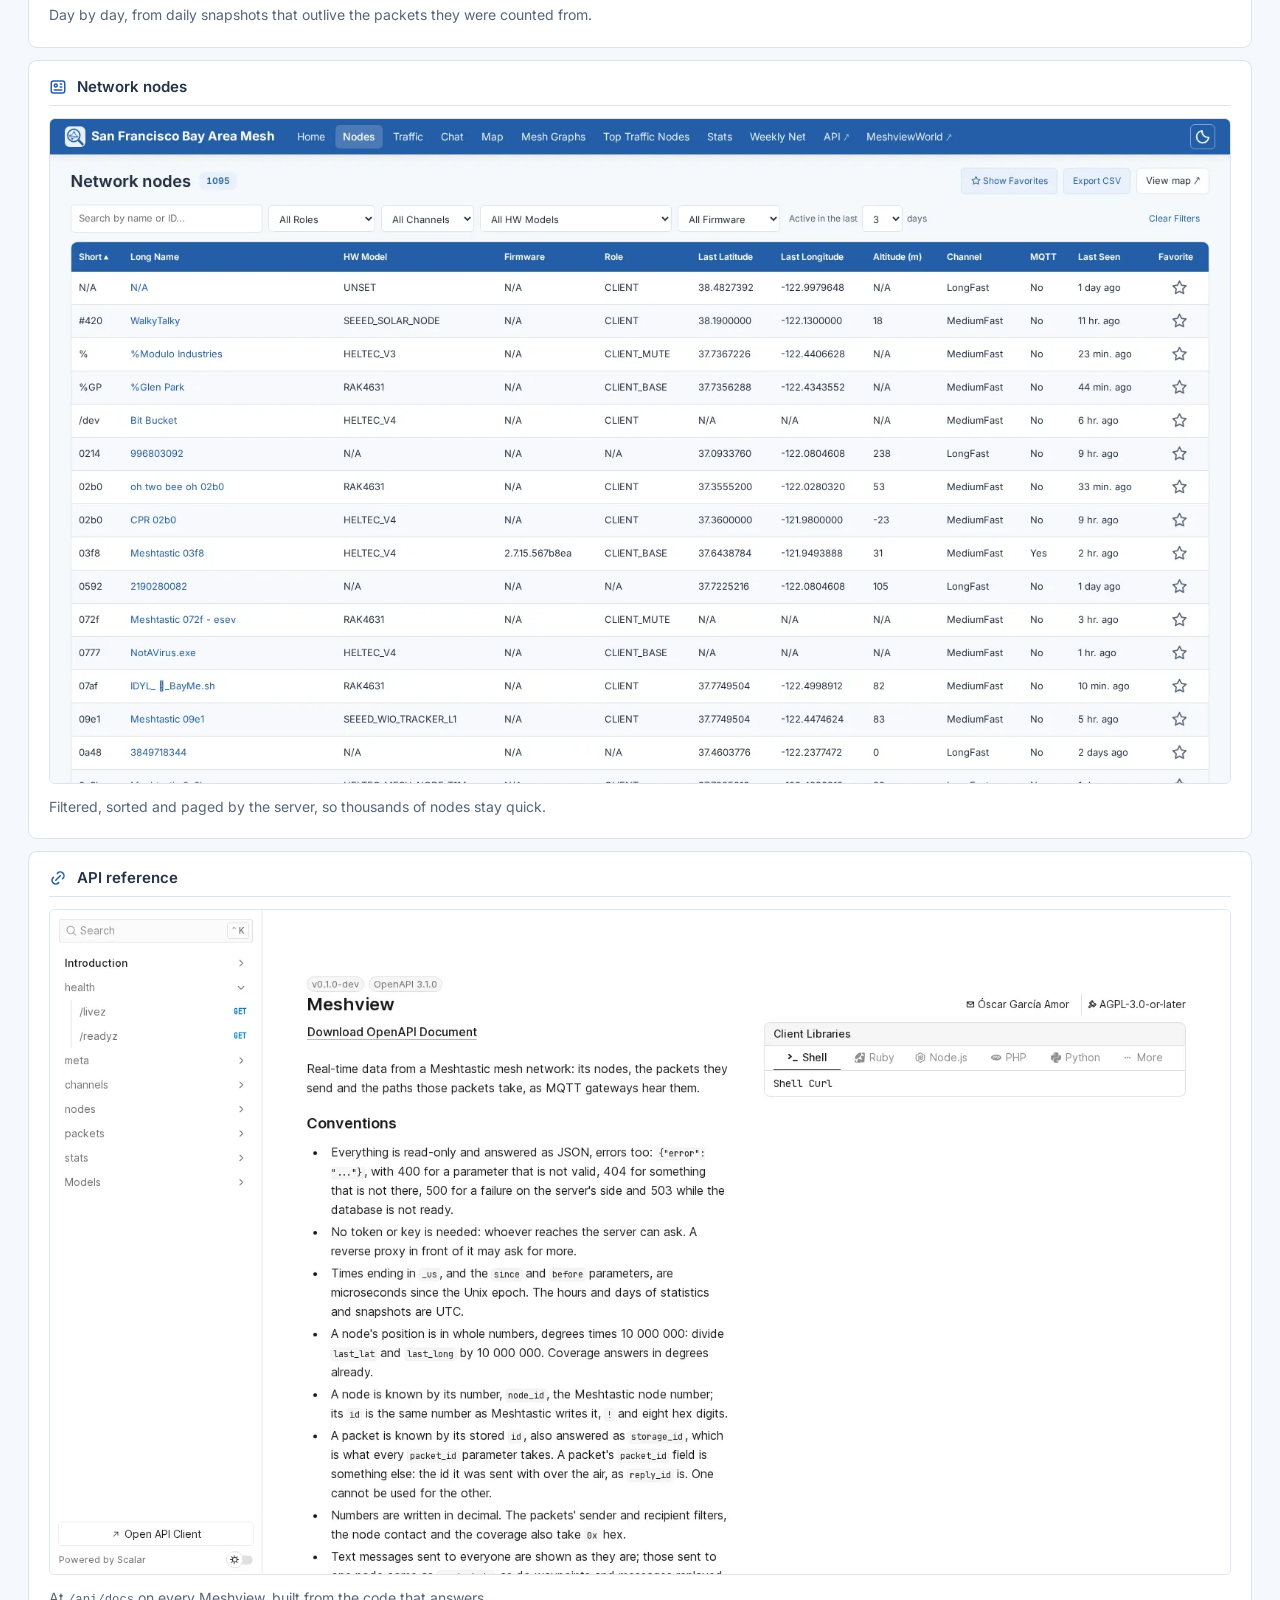
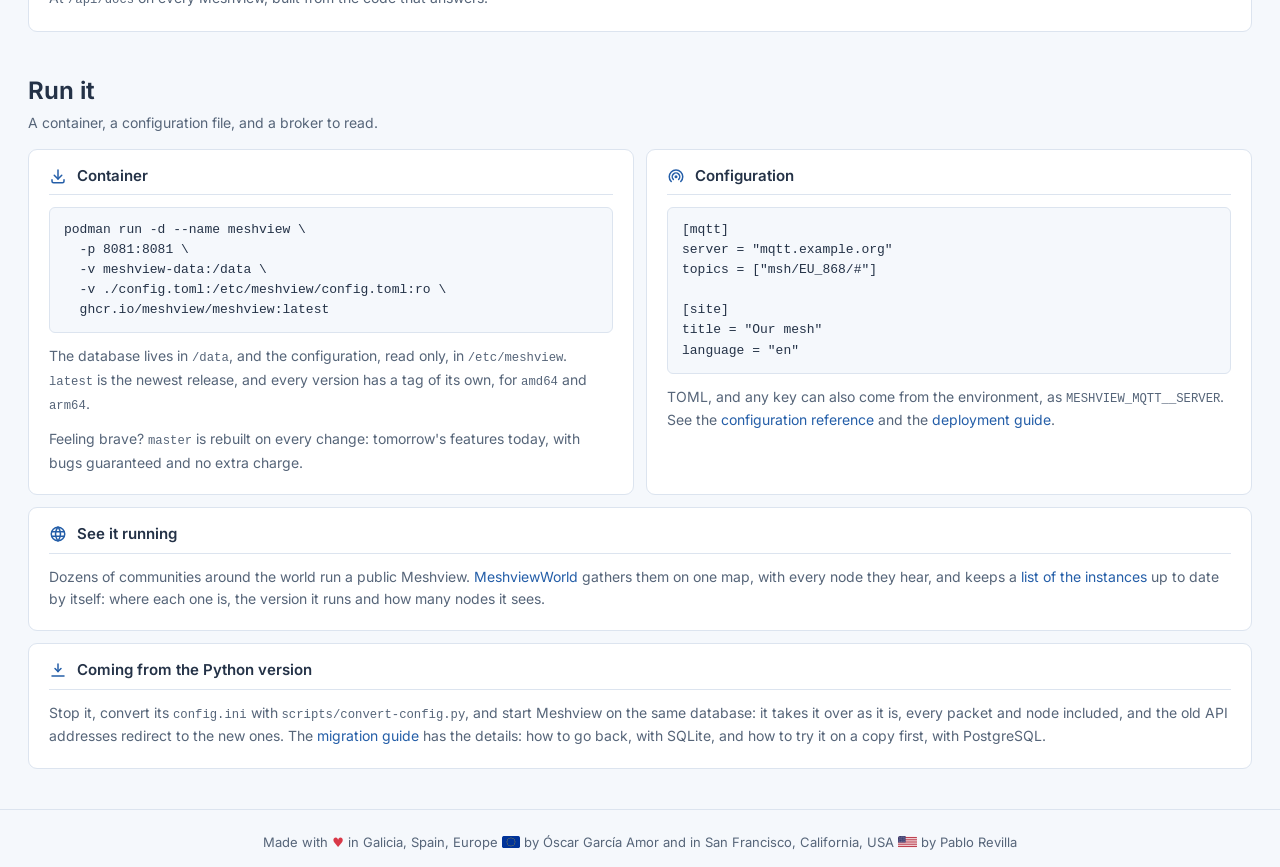
==== commit 0e974958: "feat: point at MeshviewWorld for public instances" ====
--- a/index.html
+++ b/index.html
@@ -243,6 +243,11 @@
         </div>
 
         <div class="card-section">
+          <div class="card-head"><span class="ti ti-world" aria-hidden="true"></span><h3 class="section-header">See it running</h3></div>
+          <p>Dozens of communities around the world run a public Meshview. <a href="https://meshview.world">MeshviewWorld</a> gathers them on one map, with every node they hear, and keeps a <a href="https://meshview.world/static/instances.html">list of the instances</a> up to date by itself: where each one is, the version it runs and how many nodes it sees.</p>
+        </div>
+
+        <div class="card-section">
           <div class="card-head"><span class="ti ti-arrow-bar-to-down" aria-hidden="true"></span><h3 class="section-header">Coming from the Python version</h3></div>
           <p>Stop it, convert its <code>config.ini</code> with <code>scripts/convert-config.py</code>, and start Meshview on the same database: it takes it over as it is, every packet and node included, and the old API addresses redirect to the new ones. The <a href="https://github.com/meshview/meshview/blob/master/docs/migrating-from-python.md">migration guide</a> has the details: how to go back, with SQLite, and how to try it on a copy first, with PostgreSQL.</p>
         </div>
--- a/meshview.css
+++ b/meshview.css
@@ -110,6 +110,7 @@
 .ti-download { --icon: url(icons/download.svg); }
 .ti-brand-github { --icon: url(icons/brand-github.svg); }
 .ti-arrow-bar-to-down { --icon: url(icons/arrow-bar-to-down.svg); }
+.ti-world { --icon: url(icons/world.svg); }
 
 /* --- the header bar, as on every Meshview page --------------------------- */
 
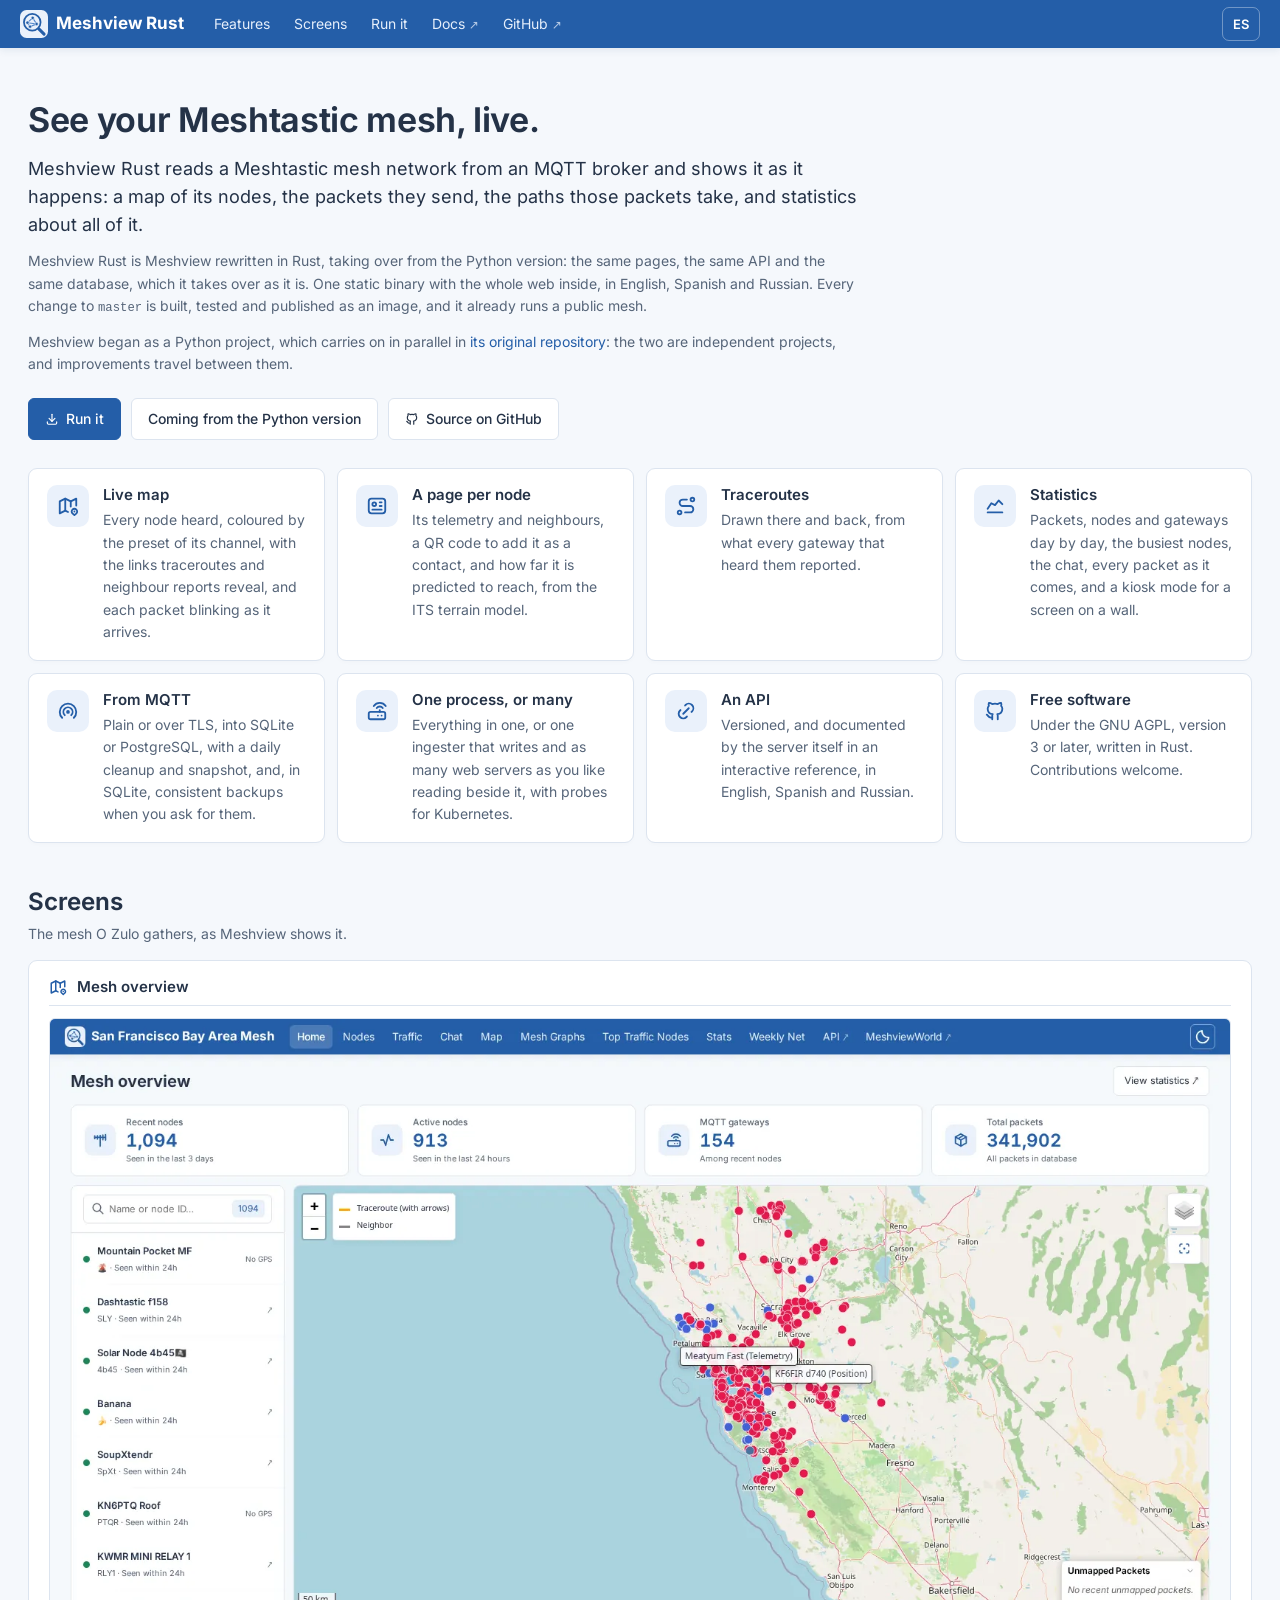
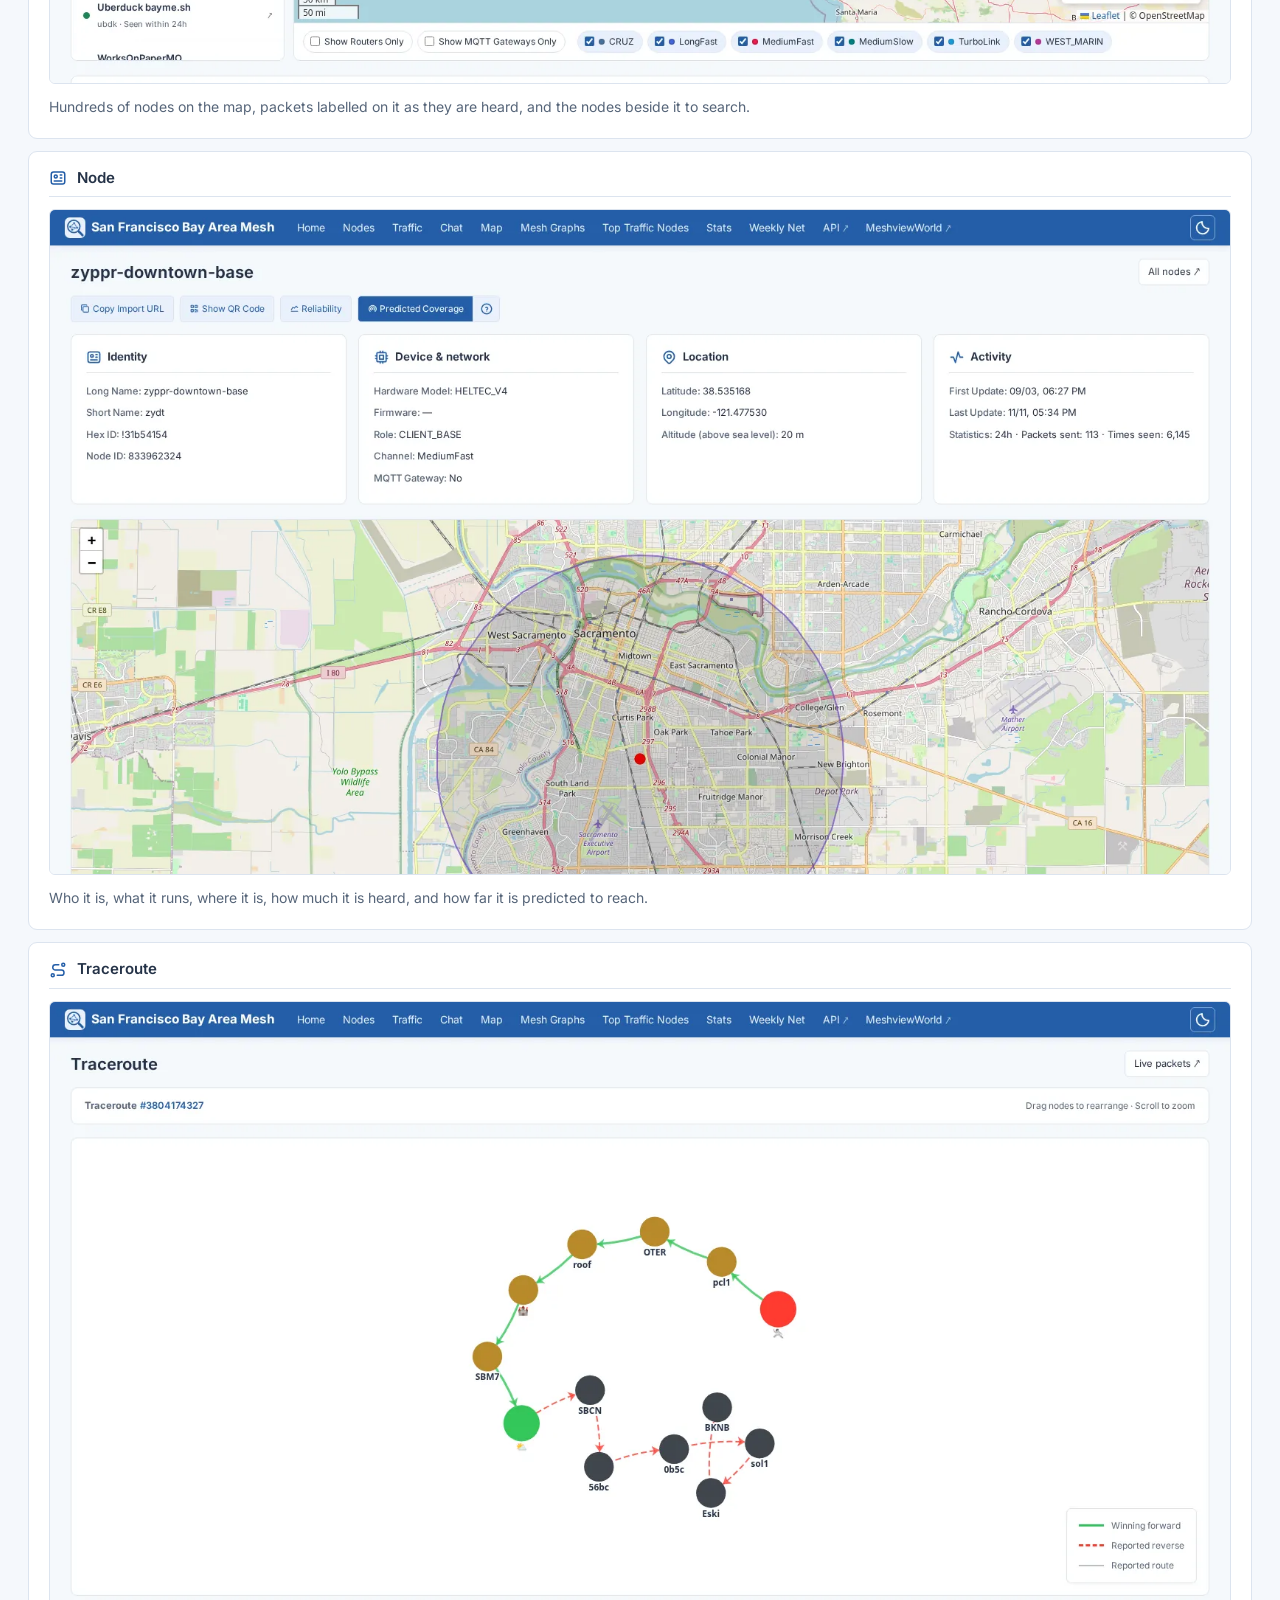
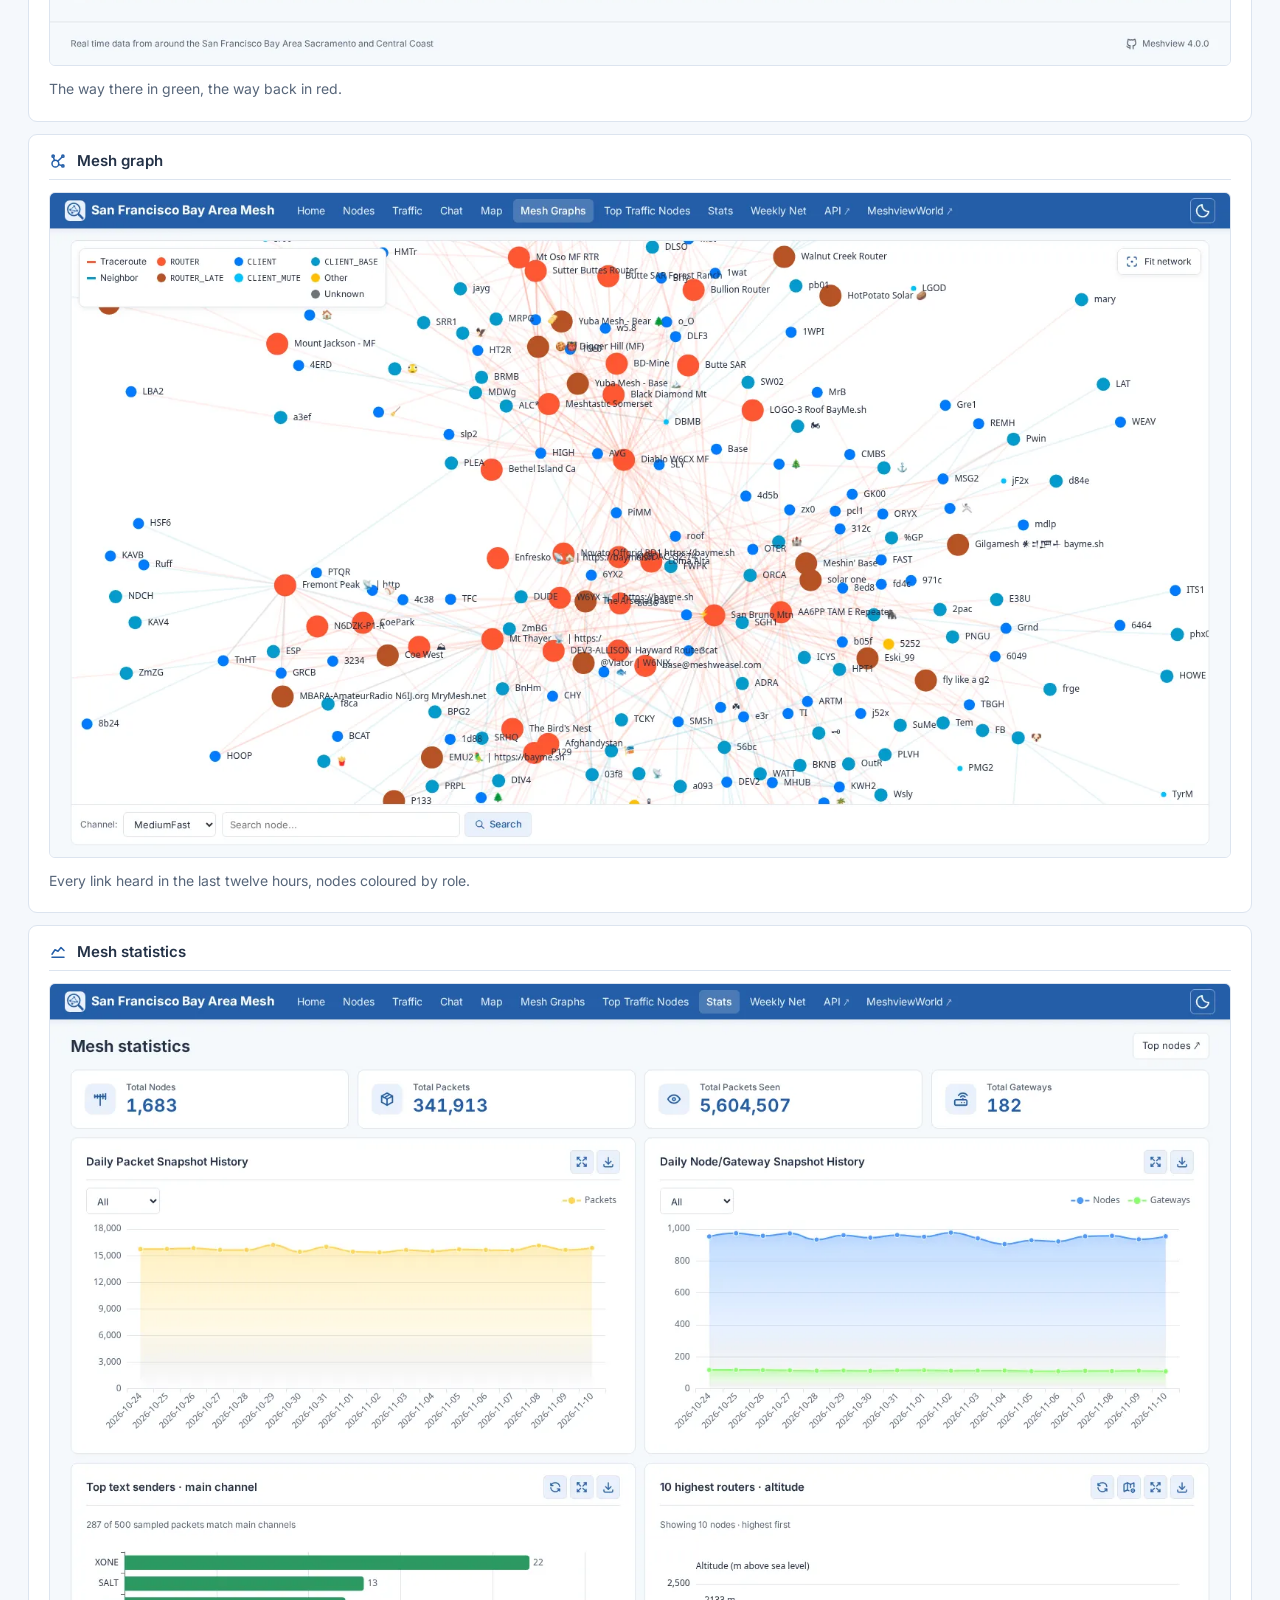
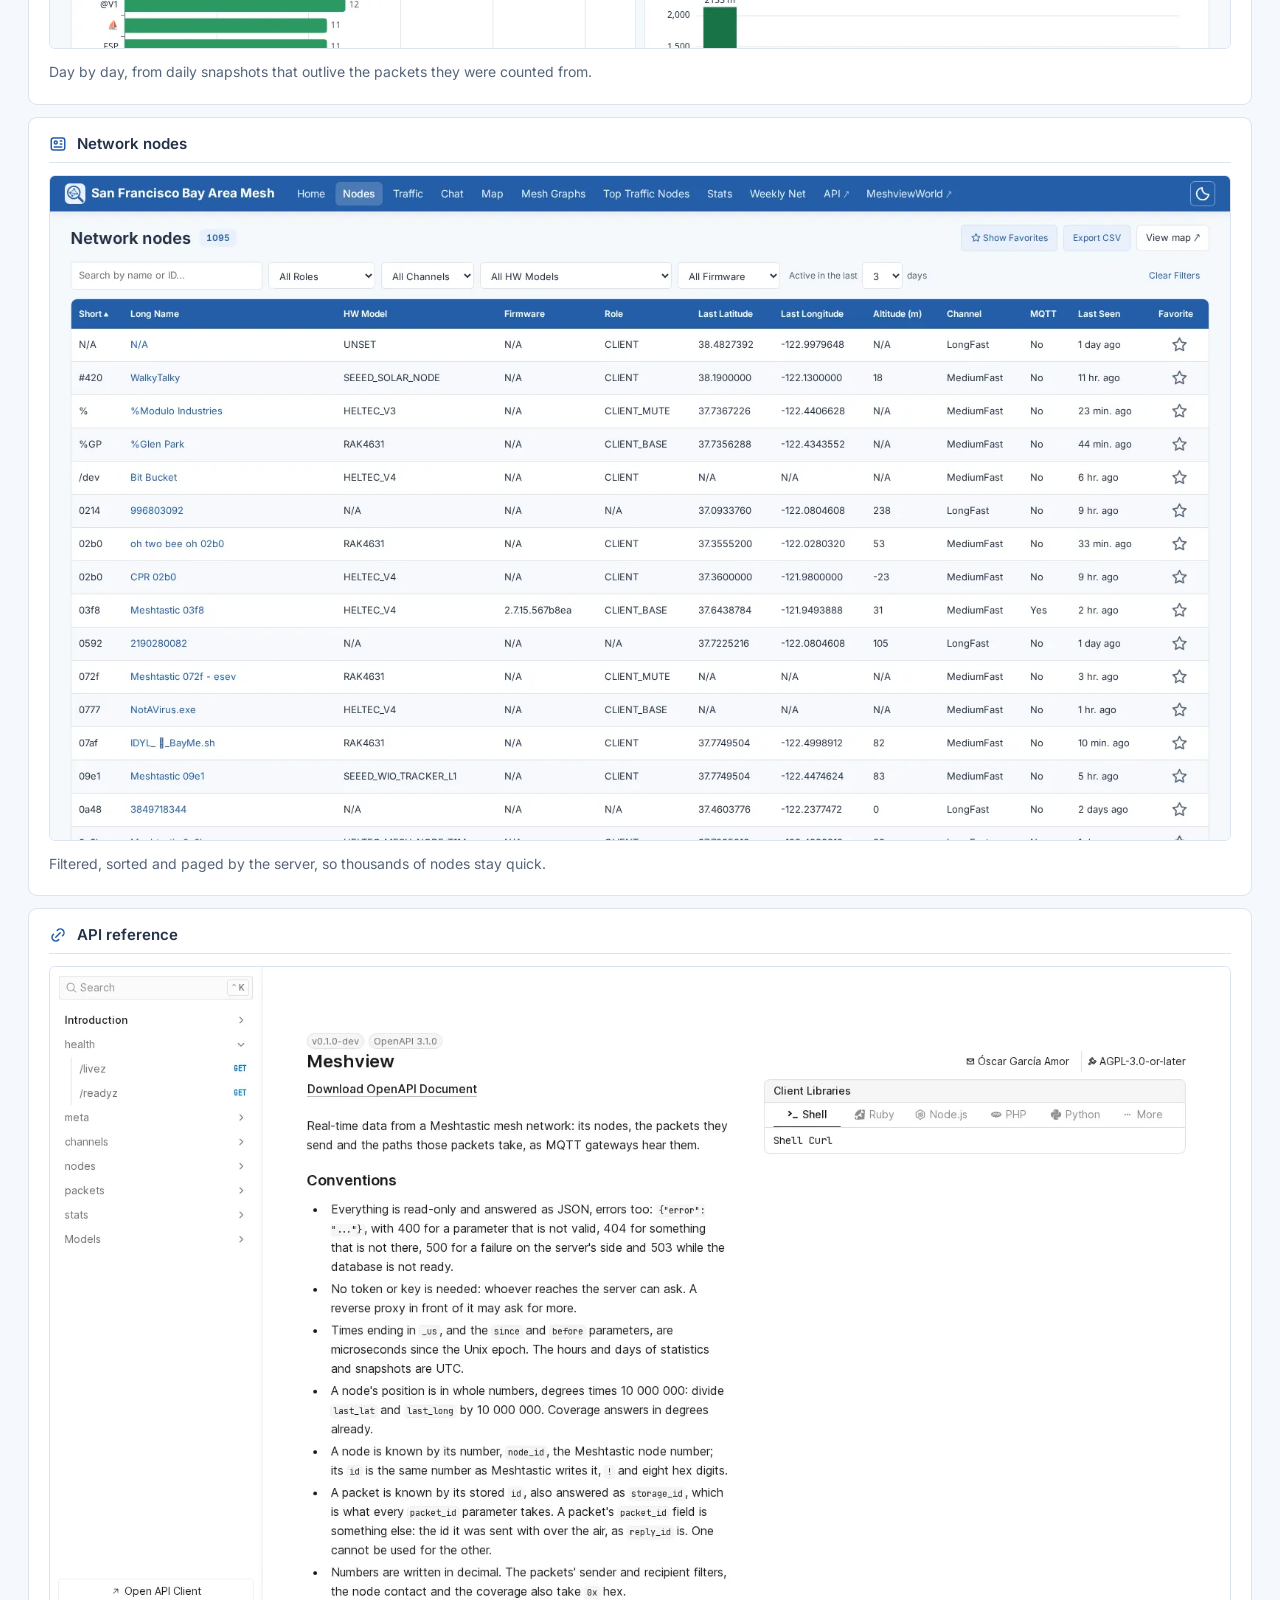
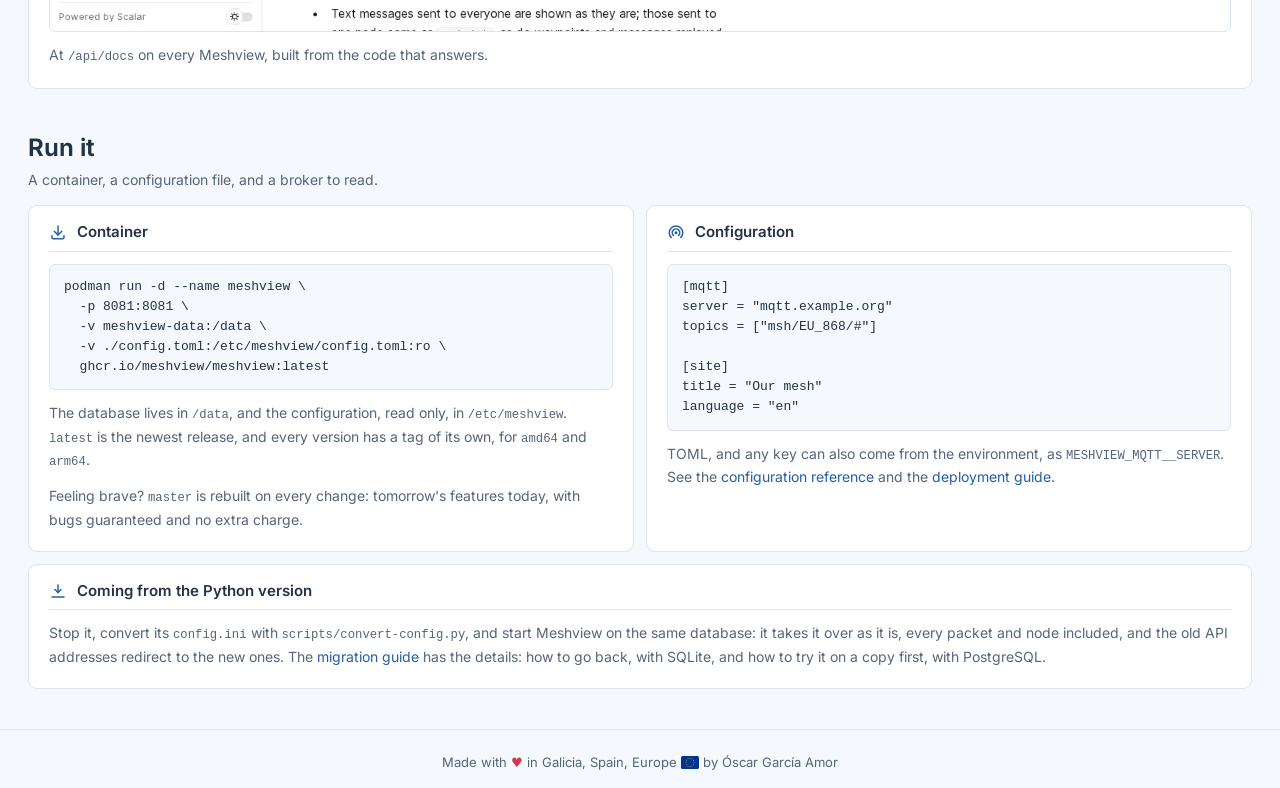
==== commit 112aaead: "feat: name the project Meshview Rust The header, the title and the link preview call it Meshview Rus" ====
--- a/index.html
+++ b/index.html
@@ -11,17 +11,17 @@
   <head>
     <meta charset="utf-8" />
     <meta name="viewport" content="width=device-width, initial-scale=1" />
-    <title>Meshview — real-time monitoring for Meshtastic mesh networks</title>
-
-    <meta name="description" content="Meshview reads a Meshtastic mesh network from MQTT and shows it live: a map of its nodes, the packets they send, the paths those packets take and statistics about all of it. One static binary, written in Rust." />
+    <title>Meshview Rust — real-time monitoring for Meshtastic mesh networks</title>
+
+    <meta name="description" content="Meshview Rust reads a Meshtastic mesh network from MQTT and shows it live: a map of its nodes, the packets they send, the paths those packets take and statistics about all of it. One static binary, written in Rust." />
     <link rel="canonical" href="https://meshview.github.io/" />
     <link rel="alternate" hreflang="en" href="https://meshview.github.io/" />
     <link rel="alternate" hreflang="es" href="https://meshview.github.io/es/" />
     <link rel="alternate" hreflang="x-default" href="https://meshview.github.io/" />
 
     <meta property="og:type" content="website" />
-    <meta property="og:site_name" content="Meshview" />
-    <meta property="og:title" content="Meshview — real-time monitoring for Meshtastic mesh networks" />
+    <meta property="og:site_name" content="Meshview Rust" />
+    <meta property="og:title" content="Meshview Rust — real-time monitoring for Meshtastic mesh networks" />
     <meta property="og:description" content="A live map of a Meshtastic mesh, its nodes, packets, traceroutes and statistics, from MQTT. One static binary, written in Rust." />
     <meta property="og:url" content="https://meshview.github.io/" />
     <meta property="og:image" content="https://meshview.github.io/og.png" />
@@ -49,7 +49,7 @@
       <div class="mesh-header-inner">
         <a class="mesh-brand" href="./">
           <img src="favicon.svg" alt="" width="28" height="28" />
-          Meshview
+          Meshview Rust
         </a>
         <nav class="mesh-nav" aria-label="Sections">
           <a class="wide" href="#features">Features</a>
@@ -66,17 +66,21 @@
       <section class="mesh-hero">
         <h1>See your Meshtastic mesh, live.</h1>
         <p class="lead">
-          Meshview reads a Meshtastic mesh network from an MQTT broker and shows it as
+          Meshview Rust reads a Meshtastic mesh network from an MQTT broker and shows it as
           it happens: a map of its nodes, the packets they send, the paths those
           packets take, and statistics about all of it.
         </p>
         <p class="note">
-          This is Meshview rewritten in Rust, taking over from the
-          <a href="https://github.com/pablorevilla-meshtastic/meshview">Python version</a>:
-          the same pages, the same API and the same database, which it takes over as
+          Meshview Rust is Meshview rewritten in Rust, taking over from the
+          Python version: the same pages, the same API and the same database, which it takes over as
           it is. One static binary with the whole web inside, in English, Spanish and
           Russian. Every change to <code>master</code> is built, tested and published as an
           image, and it already runs a public mesh.
+        </p>
+        <p class="note">
+          Meshview began as a Python project, which carries on in parallel in
+          <a href="https://github.com/pablorevilla-meshtastic/meshview">its original repository</a>:
+          the two are independent projects, and improvements travel between them.
         </p>
         <div class="mesh-actions">
           <a class="mesh-button" href="#running"><span class="ti ti-download" aria-hidden="true"></span> Run it</a>
@@ -133,19 +137,18 @@
       <section id="screens">
         <div class="data-heading">
           <h2>Screens</h2>
-          <p>The San Francisco Bay Area Mesh, as Meshview shows it.</p>
+          <p>The mesh O Zulo gathers, as Meshview shows it.</p>
         </div>
 
         <figure class="card-section">
           <div class="card-head"><span class="ti ti-map-2" aria-hidden="true"></span><h3 class="section-header">Mesh overview</h3></div>
           <img
             src="shots/en-dashboard.webp" width="1600" height="900"
-            alt="The home page of the San Francisco Bay Area Mesh: counts of recent and
-                 active nodes, MQTT gateways and packets, a list of nodes, and a map of
-                 northern California covered in node dots, with two packets labelled as
-                 they arrive."
-          />
-          <p>Over a thousand nodes, packets labelled on the map as they are heard, and the nodes beside it to search.</p>
+            alt="The home page of O Zulo's mesh: counts of recent and active nodes,
+                 MQTT gateways and packets, a list of nodes, and a map of Galicia dotted
+                 with nodes."
+          />
+          <p>Hundreds of nodes on the map, packets labelled on it as they are heard, and the nodes beside it to search.</p>
         </figure>
 
         <figure class="card-section">
@@ -153,8 +156,8 @@
           <img
             src="shots/en-node.webp" width="1600" height="900" loading="lazy"
             alt="A node's page: its identity, device and channel, position and
-                 activity, over a map of Sacramento with the node's predicted coverage
-                 drawn as an outline around it."
+                 activity, over a map of A Coruña with its neighbours and its predicted
+                 coverage drawn as an outline around it."
           />
           <p>Who it is, what it runs, where it is, how much it is heard, and how far it is predicted to reach.</p>
         </figure>
@@ -173,8 +176,8 @@
           <div class="card-head"><span class="ti ti-affiliate" aria-hidden="true"></span><h3 class="section-header">Mesh graph</h3></div>
           <img
             src="shots/en-graph.webp" width="1600" height="900" loading="lazy"
-            alt="The mesh graph of the MediumFast channel: hundreds of nodes coloured by
-                 role, routers larger, joined by the links traceroutes and neighbour
+            alt="The mesh graph of the NarrowFast channel: nodes coloured by role,
+                 routers larger, joined by the links traceroutes and neighbour
                  reports found."
           />
           <p>Every link heard in the last twelve hours, nodes coloured by role.</p>
@@ -243,11 +246,6 @@
         </div>
 
         <div class="card-section">
-          <div class="card-head"><span class="ti ti-world" aria-hidden="true"></span><h3 class="section-header">See it running</h3></div>
-          <p>Dozens of communities around the world run a public Meshview. <a href="https://meshview.world">MeshviewWorld</a> gathers them on one map, with every node they hear, and keeps a <a href="https://meshview.world/static/instances.html">list of the instances</a> up to date by itself: where each one is, the version it runs and how many nodes it sees.</p>
-        </div>
-
-        <div class="card-section">
           <div class="card-head"><span class="ti ti-arrow-bar-to-down" aria-hidden="true"></span><h3 class="section-header">Coming from the Python version</h3></div>
           <p>Stop it, convert its <code>config.ini</code> with <code>scripts/convert-config.py</code>, and start Meshview on the same database: it takes it over as it is, every packet and node included, and the old API addresses redirect to the new ones. The <a href="https://github.com/meshview/meshview/blob/master/docs/migrating-from-python.md">migration guide</a> has the details: how to go back, with SQLite, and how to try it on a copy first, with PostgreSQL.</p>
         </div>
@@ -256,7 +254,7 @@
 
     <footer class="mesh-footer">
       <div class="mesh-footer-inner">
-        <p>Made with <span class="heart" aria-label="love">♥</span> in Galicia, Spain, Europe <img class="flag" src="flags/eu.svg" width="21" height="14" alt=""> by Óscar García Amor and in San Francisco, California, USA <img class="flag" src="flags/us.svg" width="21" height="14" alt=""> by Pablo Revilla</p>
+        <p>Made with <span class="heart" aria-label="love">♥</span> in Galicia, Spain, Europe <img class="flag" src="flags/eu.svg" width="21" height="14" alt=""> by Óscar García Amor</p>
       </div>
     </footer>
   </body>
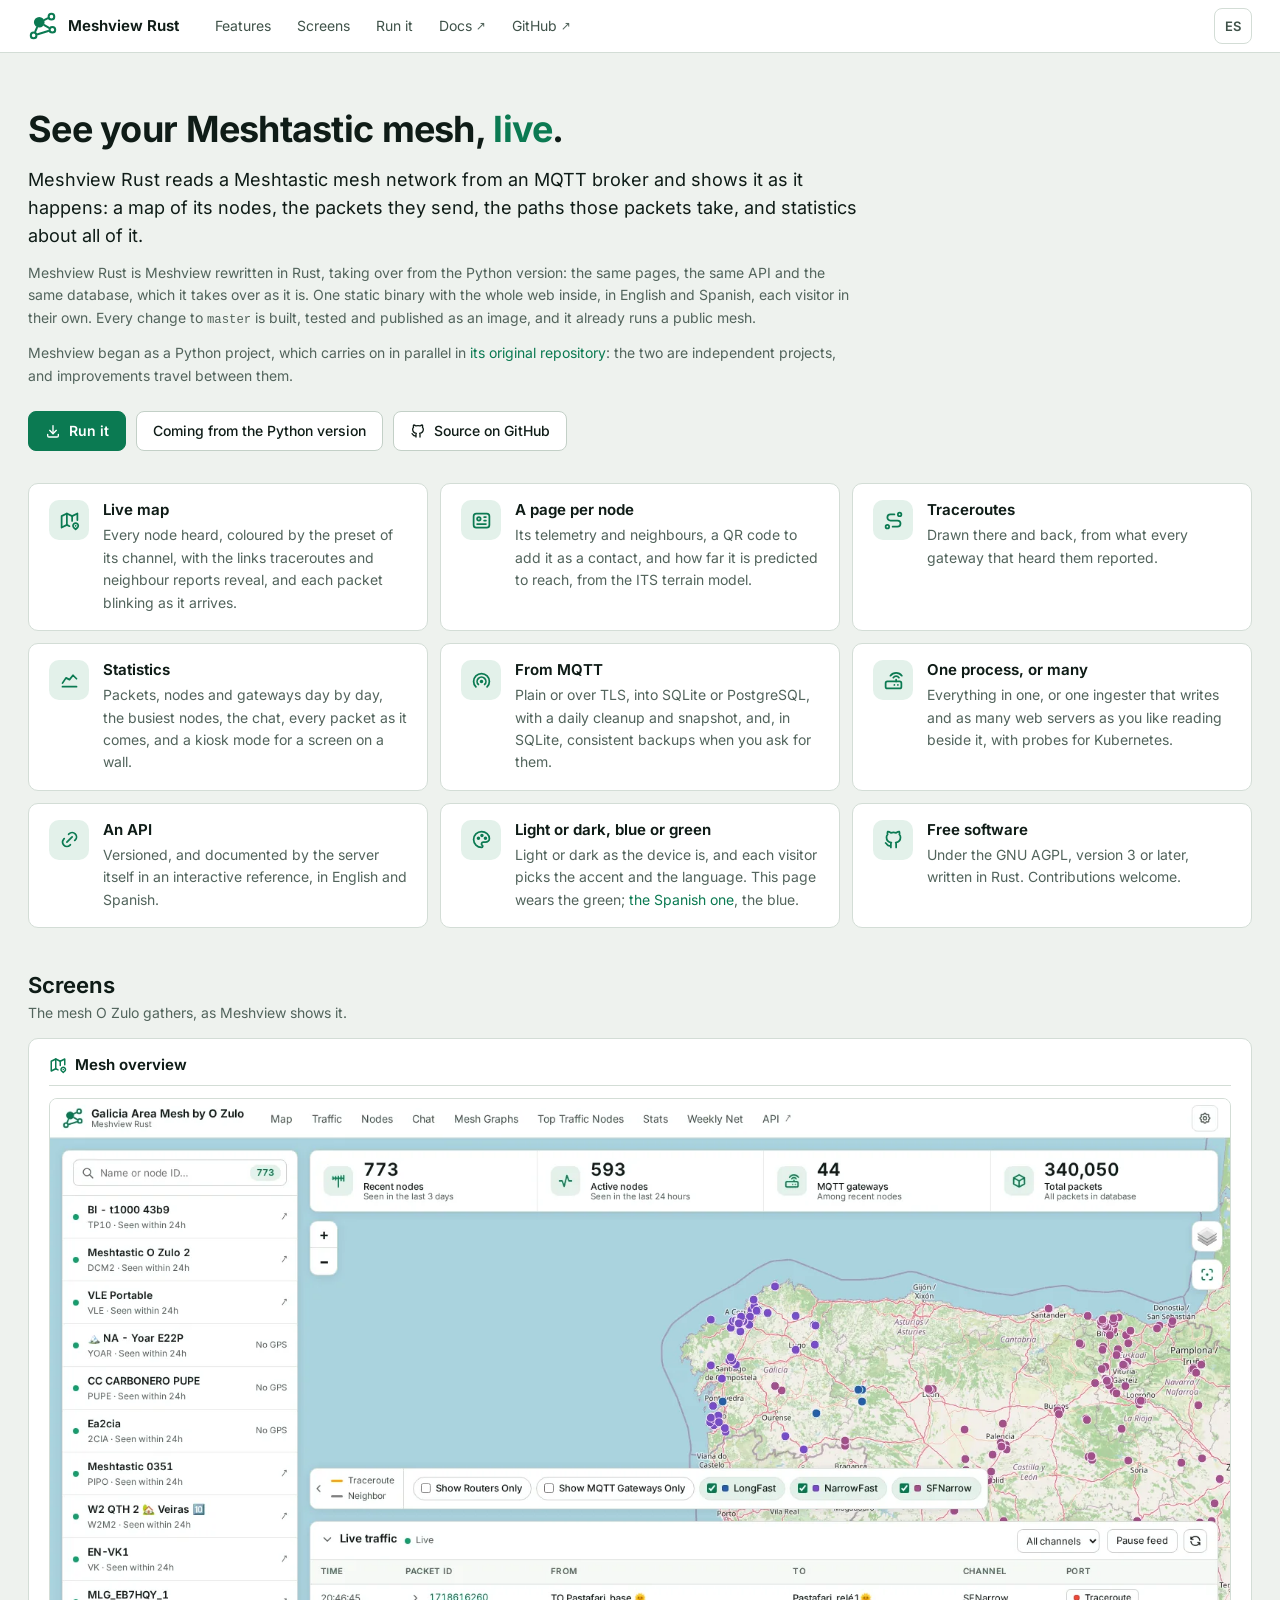
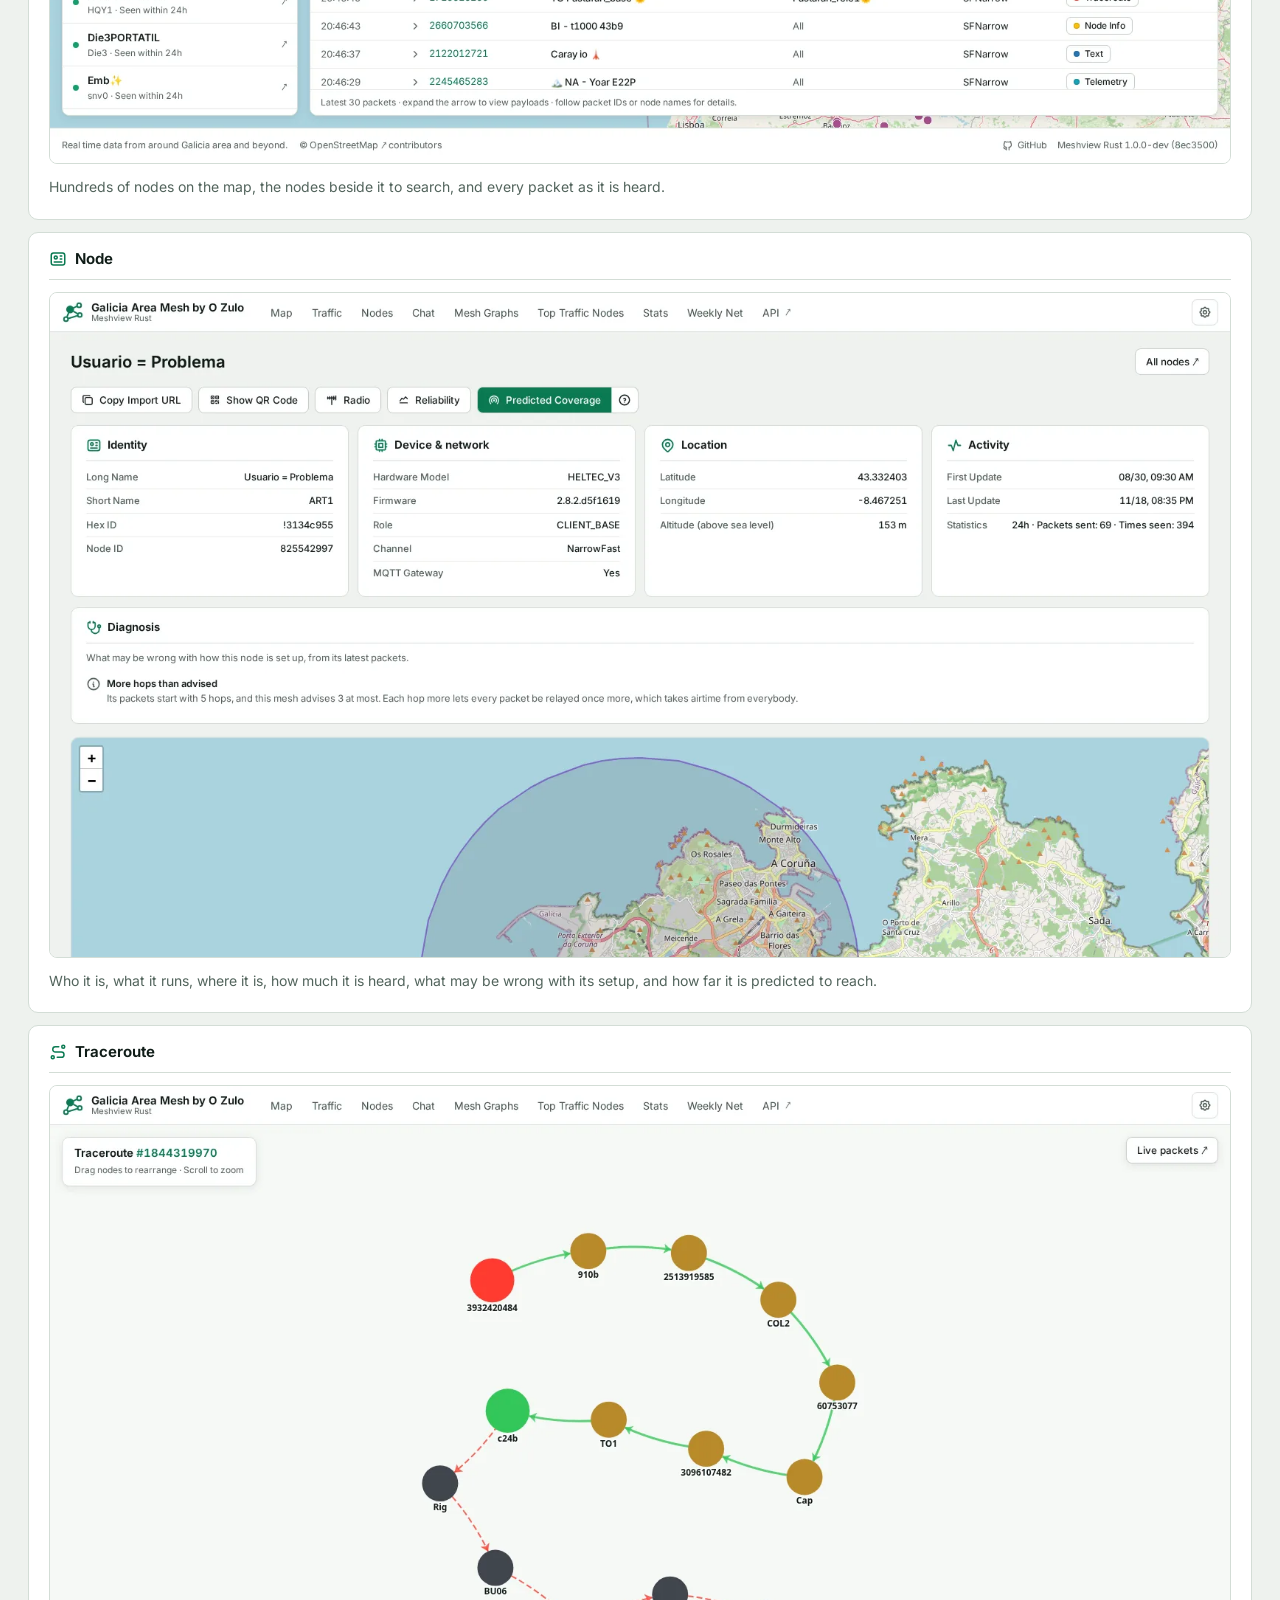
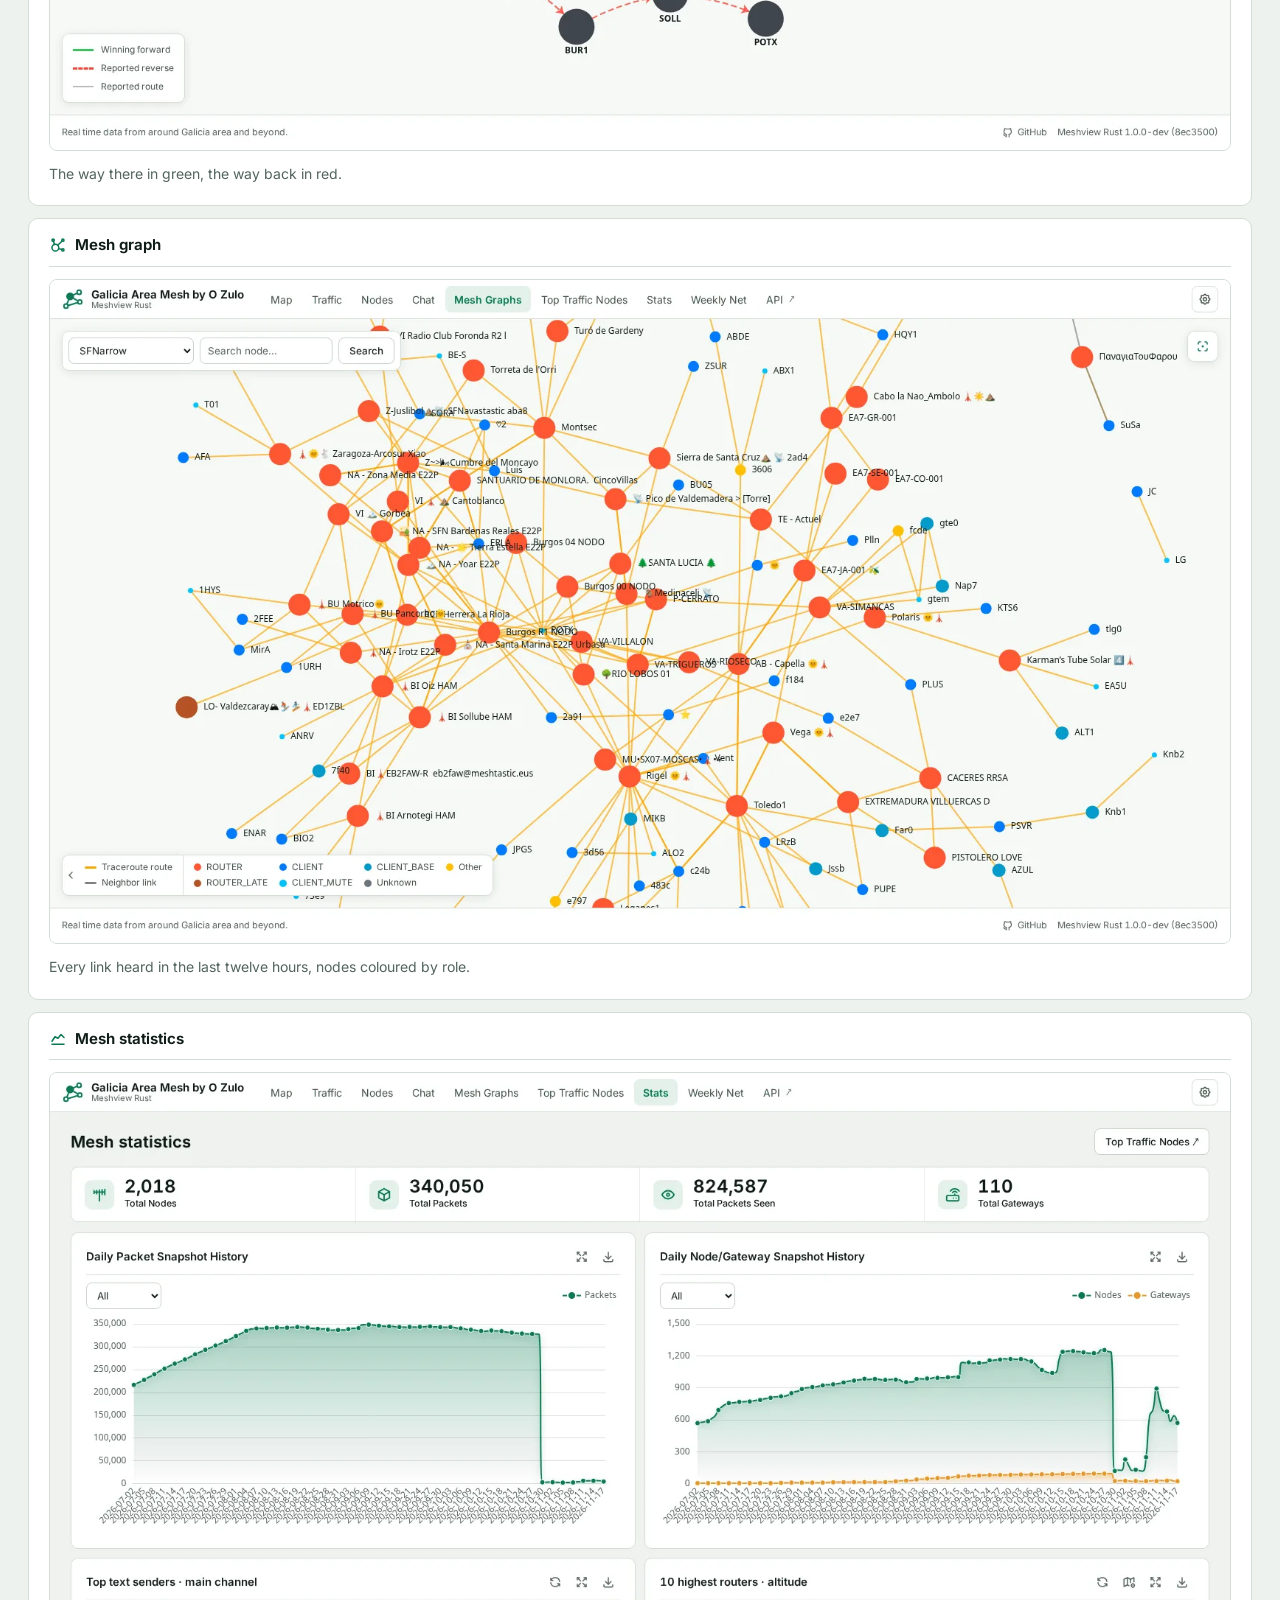
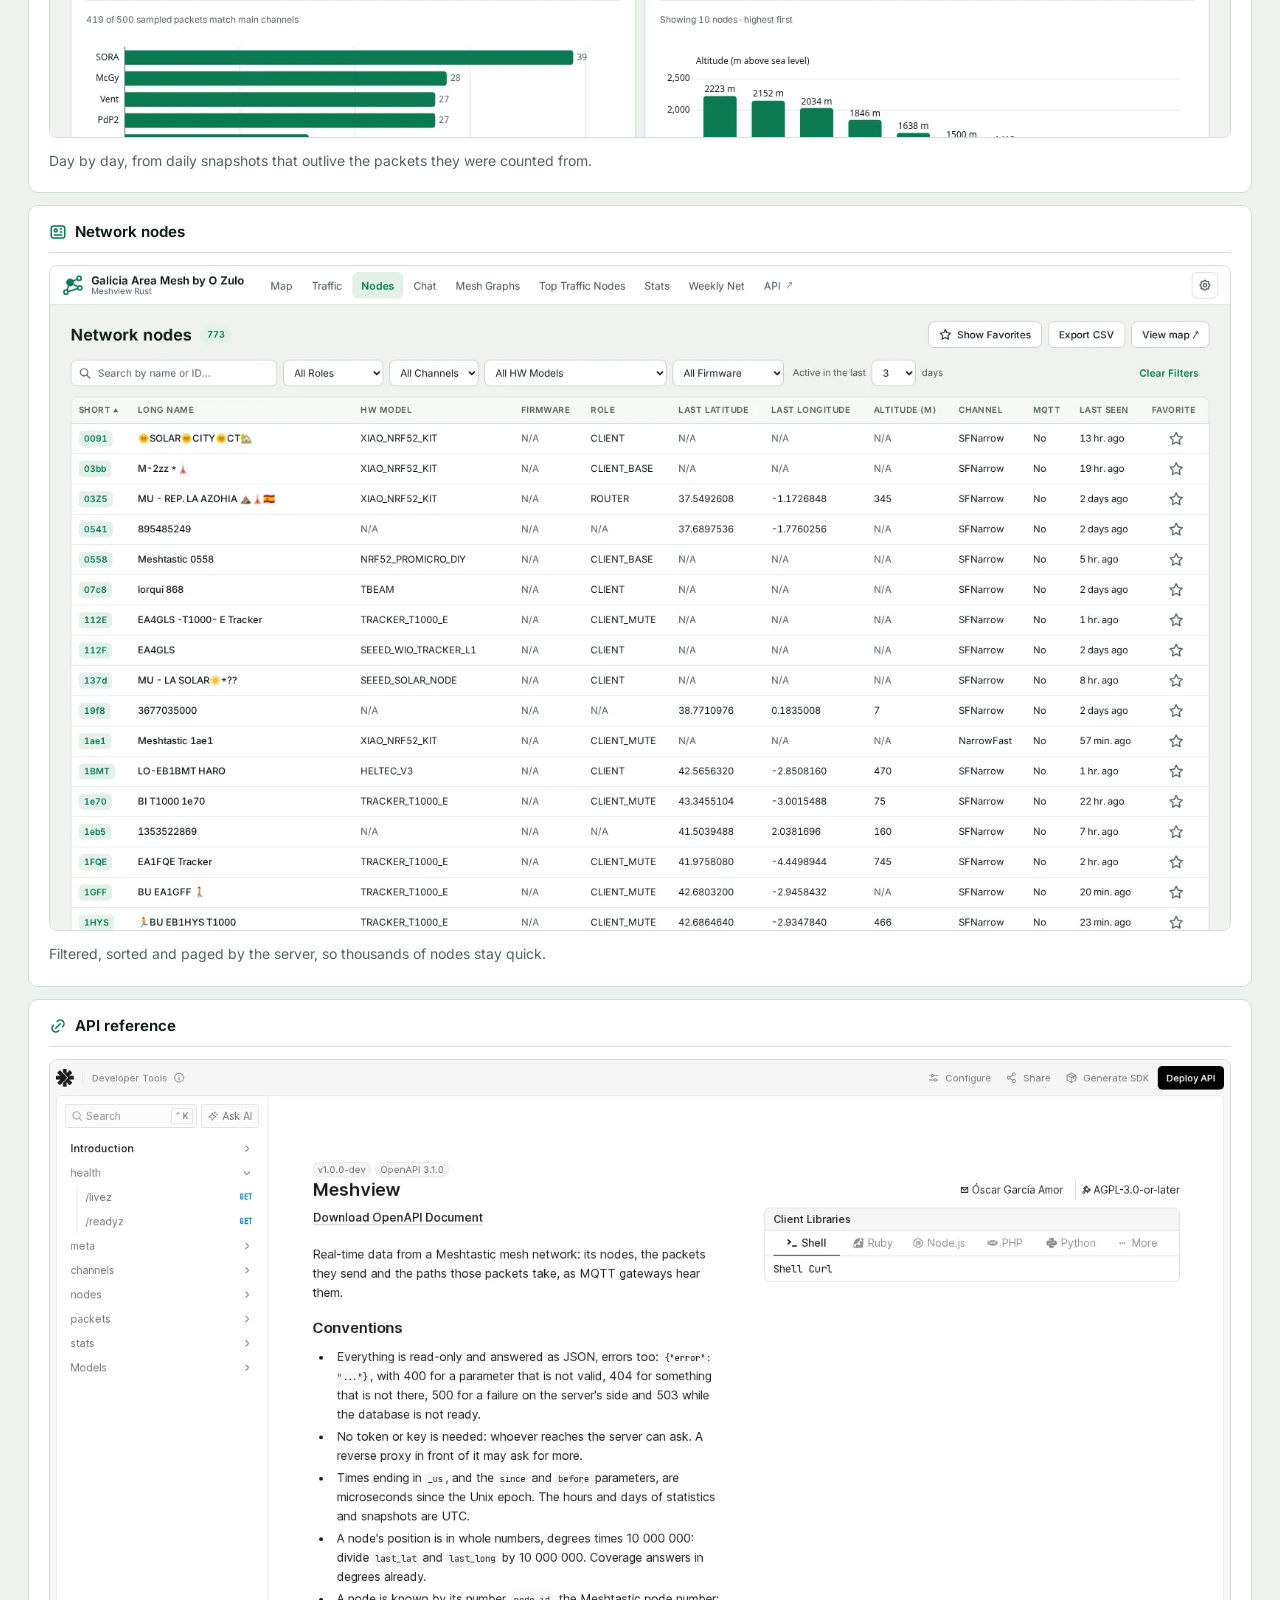
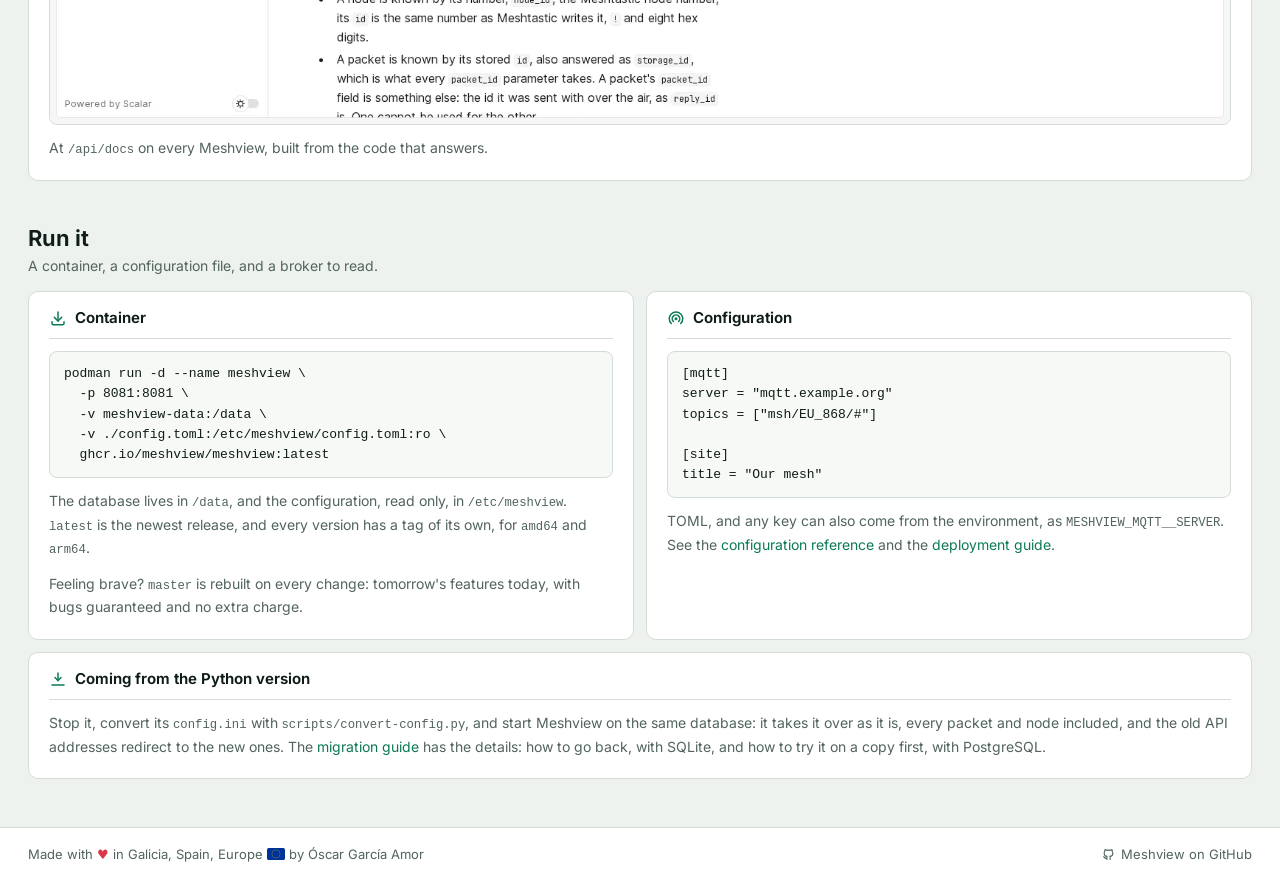
==== commit a6d65e27: "feat: the website in the redesign's style The page takes the interface's new pieces: the white heade" ====
--- a/index.html
+++ b/index.html
@@ -5,9 +5,10 @@
 
   Meshview's own page, made of the interface's own pieces. It says less than the
   documentation, links to where the rest is, and shows the screens. The Spanish
-  one is es/index.html, and the two are kept saying the same.
+  one is es/index.html, and the two are kept saying the same. Each wears one of
+  the interface's accents, this one the green and the Spanish one the blue.
 -->
-<html lang="en">
+<html lang="en" data-accent="green">
   <head>
     <meta charset="utf-8" />
     <meta name="viewport" content="width=device-width, initial-scale=1" />
@@ -28,7 +29,7 @@
     <meta property="og:image:type" content="image/png" />
     <meta property="og:image:width" content="1200" />
     <meta property="og:image:height" content="630" />
-    <meta property="og:image:alt" content="Meshview's mark, a mesh under a magnifying glass, beside its name and one line: real-time monitoring for Meshtastic mesh networks" />
+    <meta property="og:image:alt" content="Meshview Rust's mark, four nodes of a mesh, beside its name and one line: real-time monitoring for Meshtastic mesh networks" />
     <meta property="og:locale" content="en_GB" />
     <meta property="og:locale:alternate" content="es_ES" />
     <meta name="twitter:card" content="summary_large_image" />
@@ -37,8 +38,8 @@
     <link rel="icon" href="favicon.ico" sizes="any" />
     <link rel="apple-touch-icon" href="apple-touch-icon.png" />
 
-    <meta name="theme-color" content="#245ea8" media="(prefers-color-scheme: light)" />
-    <meta name="theme-color" content="#193d69" media="(prefers-color-scheme: dark)" />
+    <meta name="theme-color" content="#ffffff" media="(prefers-color-scheme: light)" />
+    <meta name="theme-color" content="#151f1a" media="(prefers-color-scheme: dark)" />
 
     <link rel="preload" href="fonts/inter-latin-wght-normal.woff2" as="font" type="font/woff2" crossorigin />
     <link rel="stylesheet" href="meshview.css" />
@@ -48,7 +49,7 @@
     <header class="mesh-header">
       <div class="mesh-header-inner">
         <a class="mesh-brand" href="./">
-          <img src="favicon.svg" alt="" width="28" height="28" />
+          <svg class="mesh-logo" xmlns="http://www.w3.org/2000/svg" viewBox="0 0 32 32" fill="none" stroke="currentColor" stroke-width="2.2" stroke-linecap="round" aria-hidden="true"><path d="M7.81 21.77L9.56 17.7M17.38 15.08L22.01 17.72M10.41 24.68L21.59 21.32M17.63 9.4L20.82 7.93"/><circle cx="6" cy="26" r="3"/><circle cx="12" cy="12" r="4.6" fill="currentColor"/><circle cx="26" cy="20" r="3"/><circle cx="25" cy="6" r="3"/></svg>
           Meshview Rust
         </a>
         <nav class="mesh-nav" aria-label="Sections">
@@ -64,7 +65,7 @@
 
     <main class="mesh-content">
       <section class="mesh-hero">
-        <h1>See your Meshtastic mesh, live.</h1>
+        <h1>See your Meshtastic mesh, <span>live</span>.</h1>
         <p class="lead">
           Meshview Rust reads a Meshtastic mesh network from an MQTT broker and shows it as
           it happens: a map of its nodes, the packets they send, the paths those
@@ -73,8 +74,8 @@
         <p class="note">
           Meshview Rust is Meshview rewritten in Rust, taking over from the
           Python version: the same pages, the same API and the same database, which it takes over as
-          it is. One static binary with the whole web inside, in English, Spanish and
-          Russian. Every change to <code>master</code> is built, tested and published as an
+          it is. One static binary with the whole web inside, in English and Spanish,
+          each visitor in their own. Every change to <code>master</code> is built, tested and published as an
           image, and it already runs a public mesh.
         </p>
         <p class="note">
@@ -83,9 +84,9 @@
           the two are independent projects, and improvements travel between them.
         </p>
         <div class="mesh-actions">
-          <a class="mesh-button" href="#running"><span class="ti ti-download" aria-hidden="true"></span> Run it</a>
-          <a class="mesh-secondary-button" href="https://github.com/meshview/meshview/blob/master/docs/migrating-from-python.md">Coming from the Python version</a>
-          <a class="mesh-secondary-button" href="https://github.com/meshview/meshview"><span class="ti ti-brand-github" aria-hidden="true"></span> Source on GitHub</a>
+          <a class="mesh-button is-primary" href="#running"><span class="ti ti-download" aria-hidden="true"></span> Run it</a>
+          <a class="mesh-button" href="https://github.com/meshview/meshview/blob/master/docs/migrating-from-python.md">Coming from the Python version</a>
+          <a class="mesh-button" href="https://github.com/meshview/meshview"><span class="ti ti-brand-github" aria-hidden="true"></span> Source on GitHub</a>
         </div>
       </section>
 
@@ -124,7 +125,12 @@
           <div class="mesh-feature">
             <span class="mesh-feature-icon" aria-hidden="true"><span class="ti ti-link"></span></span>
             <h3>An API</h3>
-            <p>Versioned, and documented by the server itself in an interactive reference, in English, Spanish and Russian.</p>
+            <p>Versioned, and documented by the server itself in an interactive reference, in English and Spanish.</p>
+          </div>
+          <div class="mesh-feature">
+            <span class="mesh-feature-icon" aria-hidden="true"><span class="ti ti-palette"></span></span>
+            <h3>Light or dark, blue or green</h3>
+            <p>Light or dark as the device is, and each visitor picks the accent and the language. This page wears the green; <a href="es/" hreflang="es">the Spanish one</a>, the blue.</p>
           </div>
           <div class="mesh-feature">
             <span class="mesh-feature-icon" aria-hidden="true"><span class="ti ti-brand-github"></span></span>
@@ -144,22 +150,22 @@
           <div class="card-head"><span class="ti ti-map-2" aria-hidden="true"></span><h3 class="section-header">Mesh overview</h3></div>
           <img
             src="shots/en-dashboard.webp" width="1600" height="900"
-            alt="The home page of O Zulo's mesh: counts of recent and active nodes,
-                 MQTT gateways and packets, a list of nodes, and a map of Galicia dotted
-                 with nodes."
-          />
-          <p>Hundreds of nodes on the map, packets labelled on it as they are heard, and the nodes beside it to search.</p>
+            alt="The home page of O Zulo's mesh: a list of nodes to search, counts of
+                 recent and active nodes, MQTT gateways and packets over a map of Galicia
+                 dotted with nodes, and the live traffic under it."
+          />
+          <p>Hundreds of nodes on the map, the nodes beside it to search, and every packet as it is heard.</p>
         </figure>
 
         <figure class="card-section">
           <div class="card-head"><span class="ti ti-id" aria-hidden="true"></span><h3 class="section-header">Node</h3></div>
           <img
             src="shots/en-node.webp" width="1600" height="900" loading="lazy"
-            alt="A node's page: its identity, device and channel, position and
-                 activity, over a map of A Coruña with its neighbours and its predicted
-                 coverage drawn as an outline around it."
-          />
-          <p>Who it is, what it runs, where it is, how much it is heard, and how far it is predicted to reach.</p>
+            alt="A node's page: its identity, device and network, location and
+                 activity, a diagnosis of how it is set up, and a map of A Coruña with
+                 its predicted coverage drawn around it."
+          />
+          <p>Who it is, what it runs, where it is, how much it is heard, what may be wrong with its setup, and how far it is predicted to reach.</p>
         </figure>
 
         <figure class="card-section">
@@ -176,7 +182,7 @@
           <div class="card-head"><span class="ti ti-affiliate" aria-hidden="true"></span><h3 class="section-header">Mesh graph</h3></div>
           <img
             src="shots/en-graph.webp" width="1600" height="900" loading="lazy"
-            alt="The mesh graph of the NarrowFast channel: nodes coloured by role,
+            alt="The mesh graph of the SFNarrow channel: nodes coloured by role,
                  routers larger, joined by the links traceroutes and neighbour
                  reports found."
           />
@@ -188,7 +194,8 @@
           <img
             src="shots/en-stats.webp" width="1600" height="900" loading="lazy"
             alt="The statistics page: totals of nodes, packets, sightings and gateways,
-                 and charts of packets and nodes per day."
+                 charts of packets and nodes per day, the top text senders and the
+                 highest routers."
           />
           <p>Day by day, from daily snapshots that outlive the packets they were counted from.</p>
         </figure>
@@ -239,8 +246,7 @@
 topics = ["msh/EU_868/#"]
 
 [site]
-title = "Our mesh"
-language = "en"</code></pre>
+title = "Our mesh"</code></pre>
             <p>TOML, and any key can also come from the environment, as <code>MESHVIEW_MQTT__SERVER</code>. See the <a href="https://github.com/meshview/meshview/blob/master/docs/configuration.md">configuration reference</a> and the <a href="https://github.com/meshview/meshview/blob/master/docs/deployment.md">deployment guide</a>.</p>
           </div>
         </div>
@@ -255,6 +261,7 @@
     <footer class="mesh-footer">
       <div class="mesh-footer-inner">
         <p>Made with <span class="heart" aria-label="love">♥</span> in Galicia, Spain, Europe <img class="flag" src="flags/eu.svg" width="21" height="14" alt=""> by Óscar García Amor</p>
+        <a href="https://github.com/meshview/meshview"><span class="ti ti-brand-github" aria-hidden="true"></span> Meshview on GitHub</a>
       </div>
     </footer>
   </body>
--- a/meshview.css
+++ b/meshview.css
@@ -1,10 +1,12 @@
 /* SPDX-License-Identifier: AGPL-3.0-or-later
  * Copyright (C) 2026 Óscar García Amor <ogarcia@connectical.com>
  *
- * Meshview's page, made of Meshview's own pieces: the blue header bar, the
- * cards with their 9px corners, the icons in a soft square, and the colours of
- * both its themes, which follow the browser's. The values are copied from the
- * interface's stylesheets rather than linked, as those are built into the
+ * Meshview's page, made of Meshview's own pieces: its white header bar with
+ * the mark, its buttons, its cards with their 10px corners, the icons in a
+ * soft square, and the colours of both its themes, which follow the browser's,
+ * in both its accents. The English page wears the green, data-accent="green" on
+ * <html>, and the Spanish one the blue, the default. The values are copied from
+ * the interface's stylesheet rather than linked, as that is built into the
  * server and this page is not served by it. */
 
 @font-face {
@@ -29,43 +31,85 @@
     U+20AD-20C0, U+2113, U+2C60-2C7F, U+A720-A7FF;
 }
 
+/* --- the theme: blue, light ---------------------------------------------- */
+
 :root {
-  color-scheme: light dark;
-
+  color-scheme: light;
+  --mesh-font: "Inter Variable", system-ui, -apple-system, "Segoe UI", Roboto, sans-serif;
+  --mesh-mono: ui-monospace, "SFMono-Regular", Consolas, monospace;
+  --mesh-radius: 10px;
+  --mesh-radius-sm: 8px;
+
+  --mesh-page: #f1f4f9;
+  --mesh-surface: #ffffff;
+  --mesh-surface-2: #f6f8fb;
+  --mesh-border: #d9e1ec;
+  --mesh-border-strong: #c6d2e2;
+  --mesh-text: #1d2a3b;
+  --mesh-nav-text: #3d4d63;
+  --mesh-muted: #566579;
   --mesh-primary: #245ea8;
   --mesh-primary-dark: #19467f;
-  --mesh-brand: #245ea8;
-  --mesh-surface: #ffffff;
-  --mesh-text: #243247;
-  --mesh-soft: #eaf1fb;
-  --mesh-hover: #dce8f8;
-  --mesh-border: #dce4ef;
-  --mesh-page: #f5f8fc;
-  --mesh-muted: #566579;
   --mesh-on-primary: #ffffff;
+  --mesh-soft: #e6eef9;
+}
+
+/* Green, light. */
+:root[data-accent="green"] {
+  --mesh-page: #eef2ee;
+  --mesh-surface-2: #f6f9f6;
+  --mesh-border: #d3ddd6;
+  --mesh-border-strong: #c3d0c7;
+  --mesh-text: #0f1c17;
+  --mesh-nav-text: #3f5249;
+  --mesh-muted: #52645c;
+  --mesh-primary: #0b7a52;
+  --mesh-primary-dark: #075c3d;
+  --mesh-soft: #e3f1ea;
 }
 
 @media (prefers-color-scheme: dark) {
+  /* Blue, dark. */
   :root {
+    color-scheme: dark;
+    --mesh-page: #0f1724;
+    --mesh-surface: #162032;
+    --mesh-surface-2: #1a2639;
+    --mesh-border: #2c3b52;
+    --mesh-border-strong: #38496a;
+    --mesh-text: #e2eaf6;
+    --mesh-nav-text: #b7c4d8;
+    --mesh-muted: #9aa9bd;
     --mesh-primary: #8bbcff;
     --mesh-primary-dark: #b6d5ff;
-    --mesh-brand: #193d69;
-    --mesh-surface: #182335;
-    --mesh-text: #e2eaf6;
-    --mesh-soft: #203653;
-    --mesh-hover: #29486c;
-    --mesh-border: #34465f;
-    --mesh-page: #101925;
-    --mesh-muted: #a9b6c9;
-    --mesh-on-primary: #101925;
+    --mesh-on-primary: #0f1724;
+    --mesh-soft: #1f3352;
   }
-}
-
-* { box-sizing: border-box; }
-
-/* A section reached by its link starts below the sticky header bar (48px),
+
+  /* Green, dark. */
+  :root[data-accent="green"] {
+    --mesh-page: #0e1512;
+    --mesh-surface: #151f1a;
+    --mesh-surface-2: #1a2620;
+    --mesh-border: #2a3a32;
+    --mesh-border-strong: #36493f;
+    --mesh-text: #e3ece6;
+    --mesh-nav-text: #b9c8bf;
+    --mesh-muted: #93a69b;
+    --mesh-primary: #4cc38a;
+    --mesh-primary-dark: #7fd8ab;
+    --mesh-on-primary: #0e1512;
+    --mesh-soft: #1c3329;
+  }
+}
+
+/* --- a reset, as the interface's ----------------------------------------- */
+
+*, *::before, *::after { box-sizing: border-box; }
+
+/* A section reached by its link starts below the sticky header bar (52px),
    with the same room above it as between the cards. */
-html { scroll-padding-top: 60px; }
+html { scroll-padding-top: 68px; -webkit-text-size-adjust: 100%; text-size-adjust: 100%; }
 
 body {
   margin: 0;
@@ -74,20 +118,17 @@
   flex-direction: column;
   background: var(--mesh-page);
   color: var(--mesh-text);
-  font-family: "Inter Variable", system-ui, -apple-system, "Segoe UI", Roboto, sans-serif;
-  font-size: 15px;
-  line-height: 1.6;
+  font: 15px/1.6 var(--mesh-font);
+  -webkit-font-smoothing: antialiased;
 }
 
 a { color: var(--mesh-primary); text-decoration: none; }
 a:hover { color: var(--mesh-primary-dark); text-decoration: underline; }
-
-code {
-  font-family: ui-monospace, SFMono-Regular, Menlo, monospace;
-  font-size: 0.875em;
-}
-
-p, figure { margin: 0; }
+:focus-visible { outline: 2px solid var(--mesh-primary); outline-offset: 2px; }
+
+code { font-family: var(--mesh-mono); font-size: 0.875em; }
+
+p, figure, h1, h2, h3 { margin: 0; }
 
 /* Icons: Tabler's outlines, drawn in the colour of the text around them. */
 .ti {
@@ -110,7 +151,7 @@
 .ti-download { --icon: url(icons/download.svg); }
 .ti-brand-github { --icon: url(icons/brand-github.svg); }
 .ti-arrow-bar-to-down { --icon: url(icons/arrow-bar-to-down.svg); }
-.ti-world { --icon: url(icons/world.svg); }
+.ti-palette { --icon: url(icons/palette.svg); }
 
 /* --- the header bar, as on every Meshview page --------------------------- */
 
@@ -118,71 +159,71 @@
   position: sticky;
   top: 0;
   z-index: 10;
-  background: var(--mesh-brand);
-  color: white;
-  box-shadow: 0 2px 8px #193d6918;
+  background: var(--mesh-surface);
+  border-bottom: 1px solid var(--mesh-border);
 }
 
 .mesh-header-inner {
   max-width: 1280px;
   margin: auto;
-  padding: 0 20px;
-  min-height: 48px;
-  display: flex;
-  align-items: center;
-  gap: 20px;
+  padding: 0 28px;
+  min-height: 52px;
+  display: flex;
+  align-items: center;
+  gap: 24px;
 }
 
 .mesh-brand {
   display: flex;
   align-items: center;
-  gap: 8px;
-  font-size: 17px;
-  font-weight: 700;
-  color: white;
+  gap: 10px;
   flex-shrink: 0;
-}
-
-.mesh-brand:hover { color: white; text-decoration: none; }
-.mesh-brand img { width: 28px; height: 28px; display: block; }
+  color: var(--mesh-text);
+  font-size: 15px;
+  font-weight: 650;
+}
+
+.mesh-brand:hover { color: var(--mesh-text); text-decoration: none; }
+.mesh-logo { width: 30px; height: 30px; flex-shrink: 0; color: var(--mesh-primary); }
 
 .mesh-nav {
   display: flex;
   align-items: center;
-  gap: 4px;
-  flex-wrap: wrap;
+  gap: 2px;
   min-width: 0;
 }
 
 .mesh-nav a {
-  color: #e6effb;
-  padding: 6px 10px;
-  border-radius: 6px;
+  display: inline-flex;
+  align-items: center;
+  height: 36px;
+  padding: 0 12px;
+  border-radius: var(--mesh-radius-sm);
+  color: var(--mesh-nav-text);
   font-size: 14px;
-  line-height: 20px;
   white-space: nowrap;
 }
 
-.mesh-nav a:hover { color: white; background: #ffffff14; text-decoration: none; }
-.mesh-nav-external { margin-left: 4px; font-size: 12px; opacity: 0.75; }
-
-/* The other language, where the interface keeps its theme button. */
+.mesh-nav a:hover { background: var(--mesh-surface-2); color: var(--mesh-text); text-decoration: none; }
+.mesh-nav-external { margin-left: 4px; font-size: 12px; color: var(--mesh-muted); }
+
+/* The other language, where the interface keeps its preferences button. */
 .mesh-lang {
   margin-left: auto;
   display: inline-flex;
   align-items: center;
   justify-content: center;
-  min-width: 34px;
-  height: 34px;
+  min-width: 36px;
+  height: 36px;
   padding: 0 10px;
-  border: 1px solid #ffffff59;
-  border-radius: 7px;
-  color: white;
+  border: 1px solid var(--mesh-border);
+  border-radius: var(--mesh-radius-sm);
+  color: var(--mesh-nav-text);
   font-size: 13px;
   font-weight: 600;
 }
 
-.mesh-lang:hover { color: white; background: #ffffff14; text-decoration: none; }
+.mesh-lang:hover { background: var(--mesh-surface-2); color: var(--mesh-text); text-decoration: none; }
 
 /* --- the content --------------------------------------------------------- */
 
@@ -191,24 +232,23 @@
   width: 100%;
   max-width: 1280px;
   margin: 0 auto;
-  padding: 16px 28px 40px;
-}
-
-.mesh-hero {
-  padding: 36px 0 28px;
-}
+  padding: 16px 28px 48px;
+}
+
+.mesh-hero { padding: 40px 0 32px; }
 
 .mesh-hero h1 {
-  margin: 0;
-  font-size: 34px;
-  font-weight: 650;
-  line-height: 1.2;
-  letter-spacing: -0.01em;
-}
+  font-size: 36px;
+  font-weight: 700;
+  line-height: 1.15;
+  letter-spacing: -0.02em;
+}
+
+.mesh-hero h1 span { color: var(--mesh-primary); }
 
 .mesh-hero .lead {
   max-width: 52rem;
-  margin-top: 14px;
+  margin-top: 16px;
   font-size: 18px;
   line-height: 1.55;
 }
@@ -224,67 +264,51 @@
   display: flex;
   flex-wrap: wrap;
   gap: 10px;
-  margin-top: 22px;
-}
-
-.mesh-button,
-.mesh-secondary-button {
+  margin-top: 24px;
+}
+
+/* Buttons, as the interface's: bordered, and the main one filled. */
+.mesh-button {
   display: inline-flex;
   align-items: center;
-  gap: 7px;
-  padding: 9px 16px;
-  border-radius: 6px;
+  justify-content: center;
+  gap: 8px;
+  height: 40px;
+  padding: 0 16px;
+  border: 1px solid var(--mesh-border-strong);
+  border-radius: var(--mesh-radius-sm);
+  background: var(--mesh-surface);
+  color: var(--mesh-text);
   font-size: 14px;
   font-weight: 500;
   white-space: nowrap;
 }
 
-.mesh-button {
+.mesh-button:hover { background: var(--mesh-surface-2); color: var(--mesh-text); text-decoration: none; }
+.mesh-button .ti { font-size: 16px; }
+
+.mesh-button.is-primary {
+  border-color: var(--mesh-primary);
   background: var(--mesh-primary);
-  border: 1px solid var(--mesh-primary);
   color: var(--mesh-on-primary);
-}
-
-.mesh-button:hover {
+  font-weight: 600;
+}
+
+.mesh-button.is-primary:hover {
+  border-color: var(--mesh-primary-dark);
   background: var(--mesh-primary-dark);
-  border-color: var(--mesh-primary-dark);
   color: var(--mesh-on-primary);
-  text-decoration: none;
-}
-
-.mesh-secondary-button {
-  border: 1px solid var(--mesh-border);
-  background: var(--mesh-surface);
-  color: var(--mesh-text);
-}
-
-.mesh-secondary-button:hover {
-  background: var(--mesh-soft);
-  color: var(--mesh-text);
-  text-decoration: none;
-}
-
-/* A page heading, as the interface's data pages have. */
-.data-heading {
-  margin: 40px 0 14px;
-}
-
-.data-heading h2 {
-  margin: 0;
-  font-size: 24px;
-  font-weight: 650;
-}
-
-.data-heading p {
-  margin-top: 2px;
-  color: var(--mesh-muted);
-  font-size: 14px;
-}
-
-/* What Meshview does: the dashboard's metric cards, with words for numbers. */
+}
+
+/* A section's heading, as the interface's data pages have. */
+.data-heading { margin: 44px 0 14px; }
+.data-heading h2 { font-size: 22px; font-weight: 650; line-height: 1.25; }
+.data-heading p { margin-top: 2px; color: var(--mesh-muted); font-size: 14px; }
+
+/* What Meshview does: the dashboard's figures, with words for numbers. */
 .mesh-features {
   display: grid;
-  grid-template-columns: repeat(auto-fill, minmax(min(100%, 280px), 1fr));
+  grid-template-columns: repeat(3, minmax(0, 1fr));
   gap: 12px;
 }
 
@@ -293,11 +317,10 @@
   grid-template-columns: auto minmax(0, 1fr);
   column-gap: 14px;
   align-content: start;
-  padding: 16px 18px;
+  padding: 16px 20px;
   background: var(--mesh-surface);
   border: 1px solid var(--mesh-border);
-  border-radius: 9px;
-  box-shadow: 0 2px 4px #24324704;
+  border-radius: var(--mesh-radius);
 }
 
 .mesh-feature-icon {
@@ -305,28 +328,18 @@
   display: inline-flex;
   align-items: center;
   justify-content: center;
-  width: 42px;
-  height: 42px;
-  border-radius: 10px;
+  width: 40px;
+  height: 40px;
+  border-radius: var(--mesh-radius);
   background: var(--mesh-soft);
   color: var(--mesh-primary);
-  font-size: 22px;
-}
-
-.mesh-feature h3 {
-  margin: 0;
-  font-size: 15px;
-  font-weight: 600;
-  line-height: 1.35;
-}
-
-.mesh-feature p {
-  margin-top: 4px;
-  font-size: 14px;
-  color: var(--mesh-muted);
-}
-
-/* A card with a title, as the statistics page's charts are. */
+  font-size: 21px;
+}
+
+.mesh-feature h3 { font-size: 15px; font-weight: 650; line-height: 1.35; }
+.mesh-feature p { margin-top: 4px; font-size: 14px; color: var(--mesh-muted); }
+
+/* A card with a title, as the interface's are. */
 .card-section {
   display: flex;
   flex-direction: column;
@@ -334,7 +347,7 @@
   padding: 16px 20px 20px;
   background: var(--mesh-surface);
   border: 1px solid var(--mesh-border);
-  border-radius: 9px;
+  border-radius: var(--mesh-radius);
 }
 
 .card-section + .card-section { margin-top: 12px; }
@@ -342,26 +355,20 @@
 .card-head {
   display: flex;
   align-items: center;
-  gap: 10px;
-  padding-bottom: 8px;
+  gap: 8px;
+  padding-bottom: 10px;
   border-bottom: 1px solid var(--mesh-border);
 }
 
 .card-head .ti { color: var(--mesh-primary); font-size: 18px; }
-
-.section-header {
-  margin: 0;
-  font-size: 15px;
-  font-weight: 600;
-  line-height: 1.35;
-}
+.section-header { font-size: 15px; font-weight: 650; line-height: 1.35; }
 
 .card-section img {
   display: block;
   width: 100%;
   height: auto;
   border: 1px solid var(--mesh-border);
-  border-radius: 6px;
+  border-radius: var(--mesh-radius-sm);
 }
 
 .card-section > p { font-size: 14px; color: var(--mesh-muted); }
@@ -380,8 +387,8 @@
   overflow-x: auto;
   padding: 12px 14px;
   border: 1px solid var(--mesh-border);
-  border-radius: 6px;
-  background: var(--mesh-page);
+  border-radius: var(--mesh-radius-sm);
+  background: var(--mesh-surface-2);
   font-size: 13px;
   line-height: 1.55;
 }
@@ -392,6 +399,7 @@
 
 .mesh-footer {
   border-top: 1px solid var(--mesh-border);
+  background: var(--mesh-surface);
   color: var(--mesh-muted);
   font-size: 13px;
 }
@@ -399,11 +407,16 @@
 .mesh-footer-inner {
   max-width: 1280px;
   margin: auto;
-  padding: 22px 28px;
-  text-align: center;
-  text-wrap: balance;
-}
-
+  padding: 16px 28px;
+  display: flex;
+  flex-wrap: wrap;
+  justify-content: space-between;
+  align-items: center;
+  gap: 8px 16px;
+}
+
+.mesh-footer a { display: inline-flex; align-items: center; gap: 6px; color: var(--mesh-muted); }
+.mesh-footer a:hover { color: var(--mesh-primary); text-decoration: none; }
 .mesh-footer .heart { color: #d93848; }
 
 /* Flags as pictures: emoji flags do not show on Windows. */
@@ -414,14 +427,22 @@
   border-radius: 1.5px;
 }
 
+@media (max-width: 1000px) {
+  .mesh-features { grid-template-columns: repeat(2, minmax(0, 1fr)); }
+}
+
+@media (max-width: 860px) {
+  .mesh-nav .wide { display: none; }
+}
+
 @media (max-width: 700px) {
   .mesh-header-inner { padding: 0 14px; gap: 12px; }
-  .mesh-nav { flex-wrap: nowrap; }
-  .mesh-nav .wide { display: none; }
   .mesh-content { padding: 12px 14px 32px; }
   .mesh-hero { padding-top: 24px; }
-  .mesh-hero h1 { font-size: 27px; }
+  .mesh-hero h1 { font-size: 28px; }
   .mesh-hero .lead { font-size: 16px; }
+  .mesh-actions .mesh-button { flex: 1 1 auto; }
+  .mesh-features { grid-template-columns: minmax(0, 1fr); }
   .card-section { padding: 12px 14px 14px; }
-  .mesh-footer-inner { padding: 18px 14px; }
-}
+  .mesh-footer-inner { flex-direction: column; text-align: center; padding: 16px 14px; }
+}
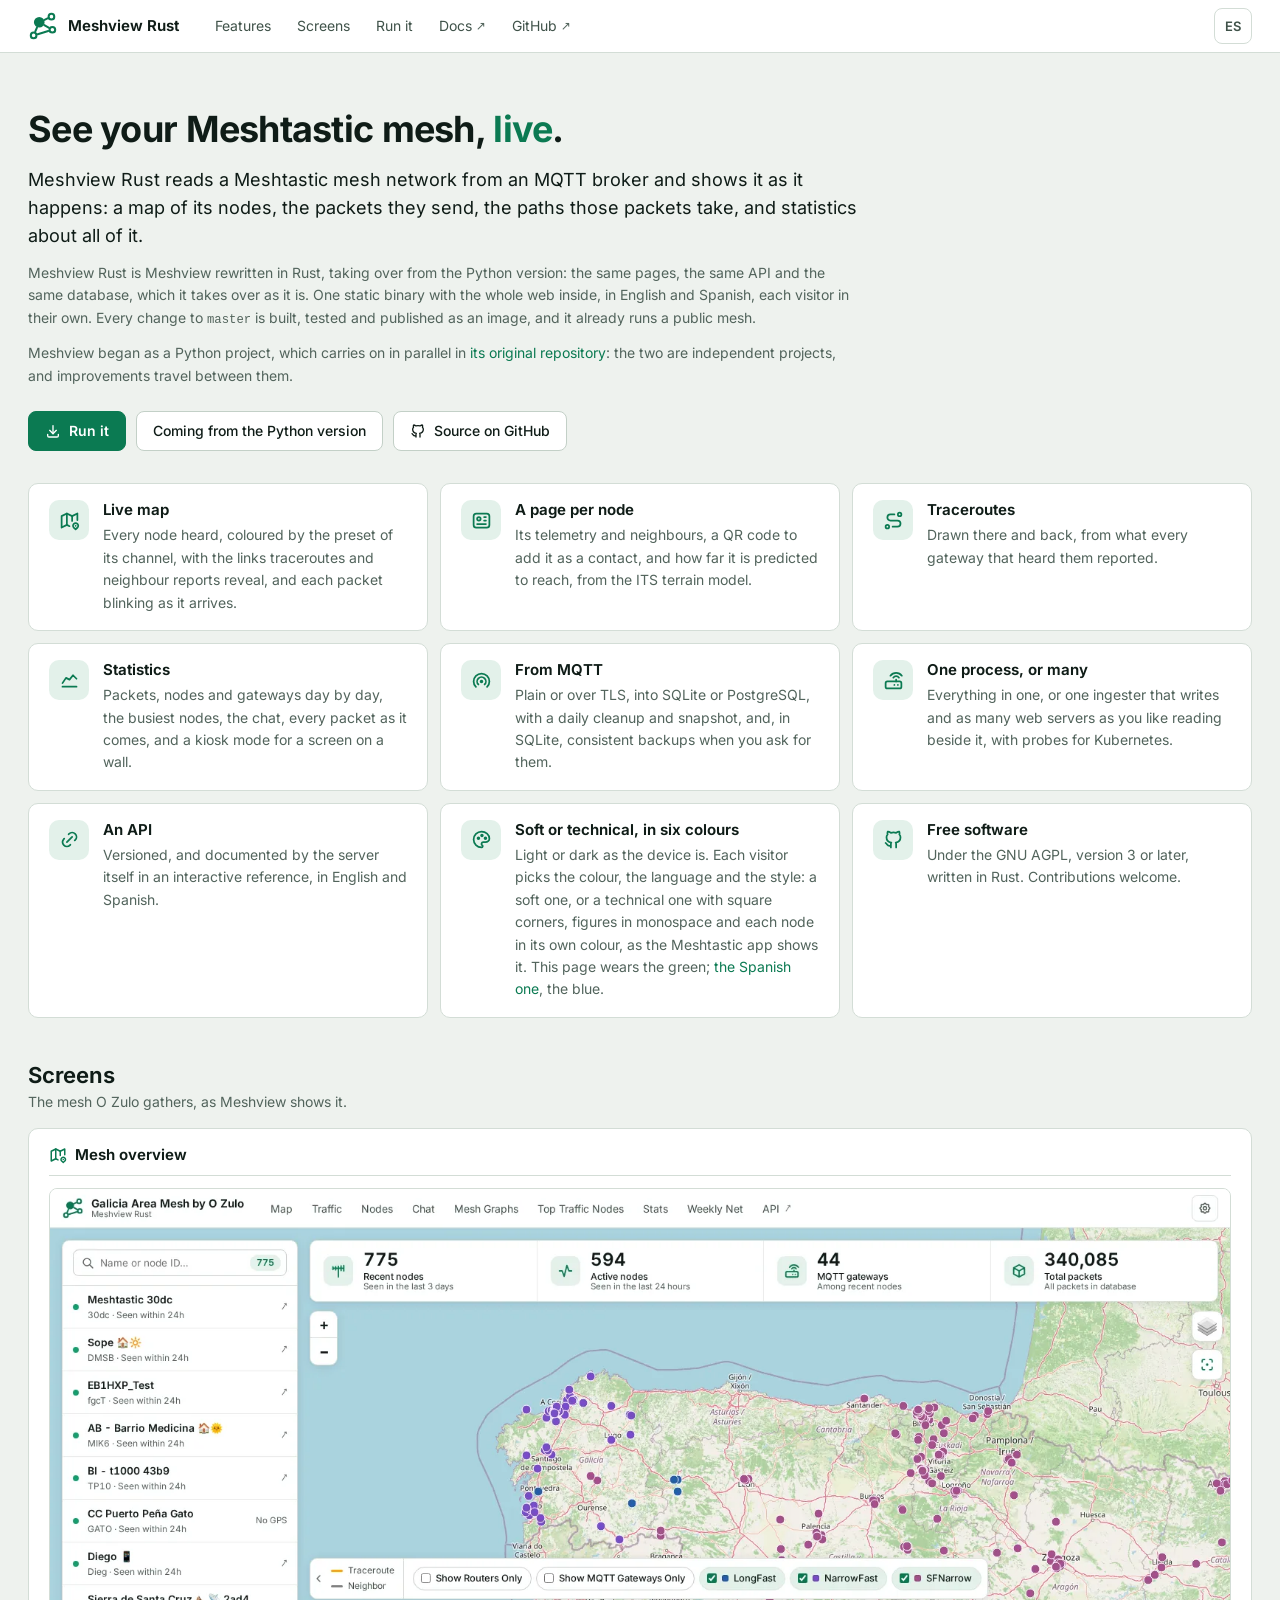
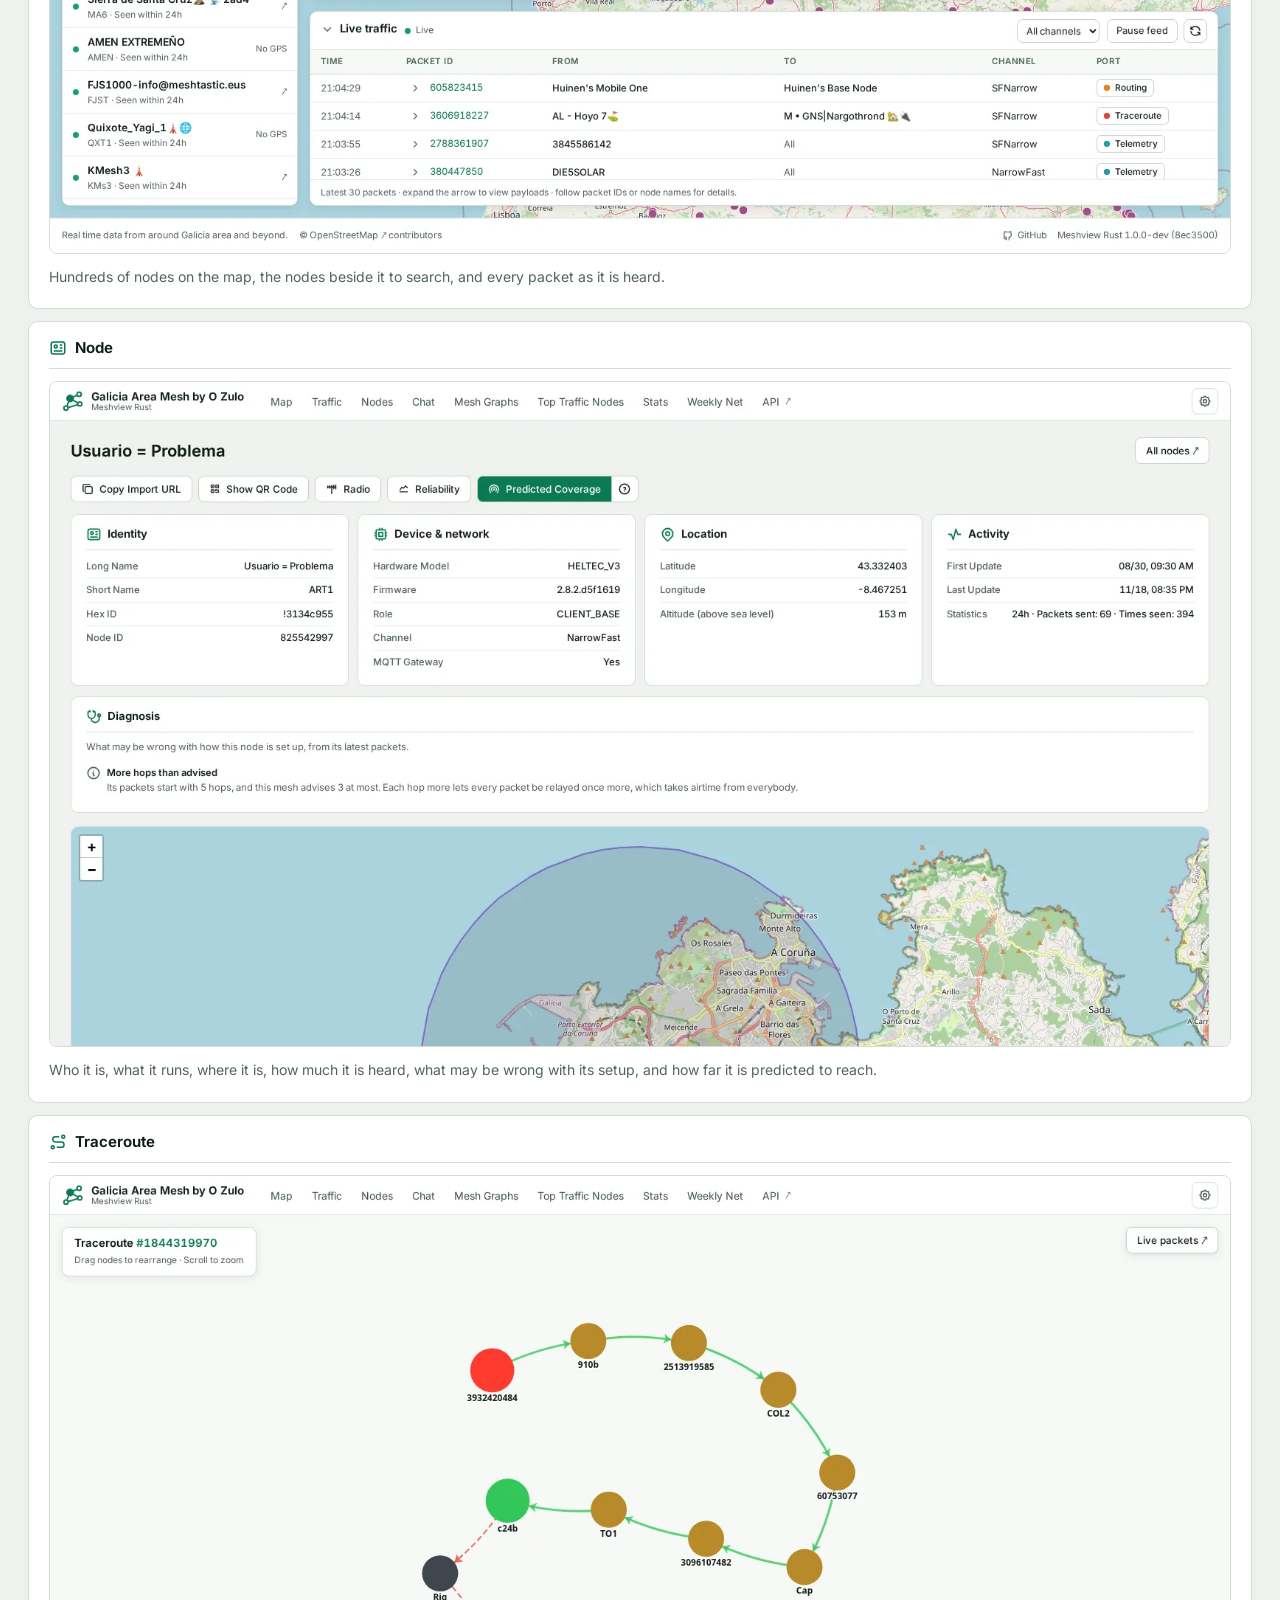
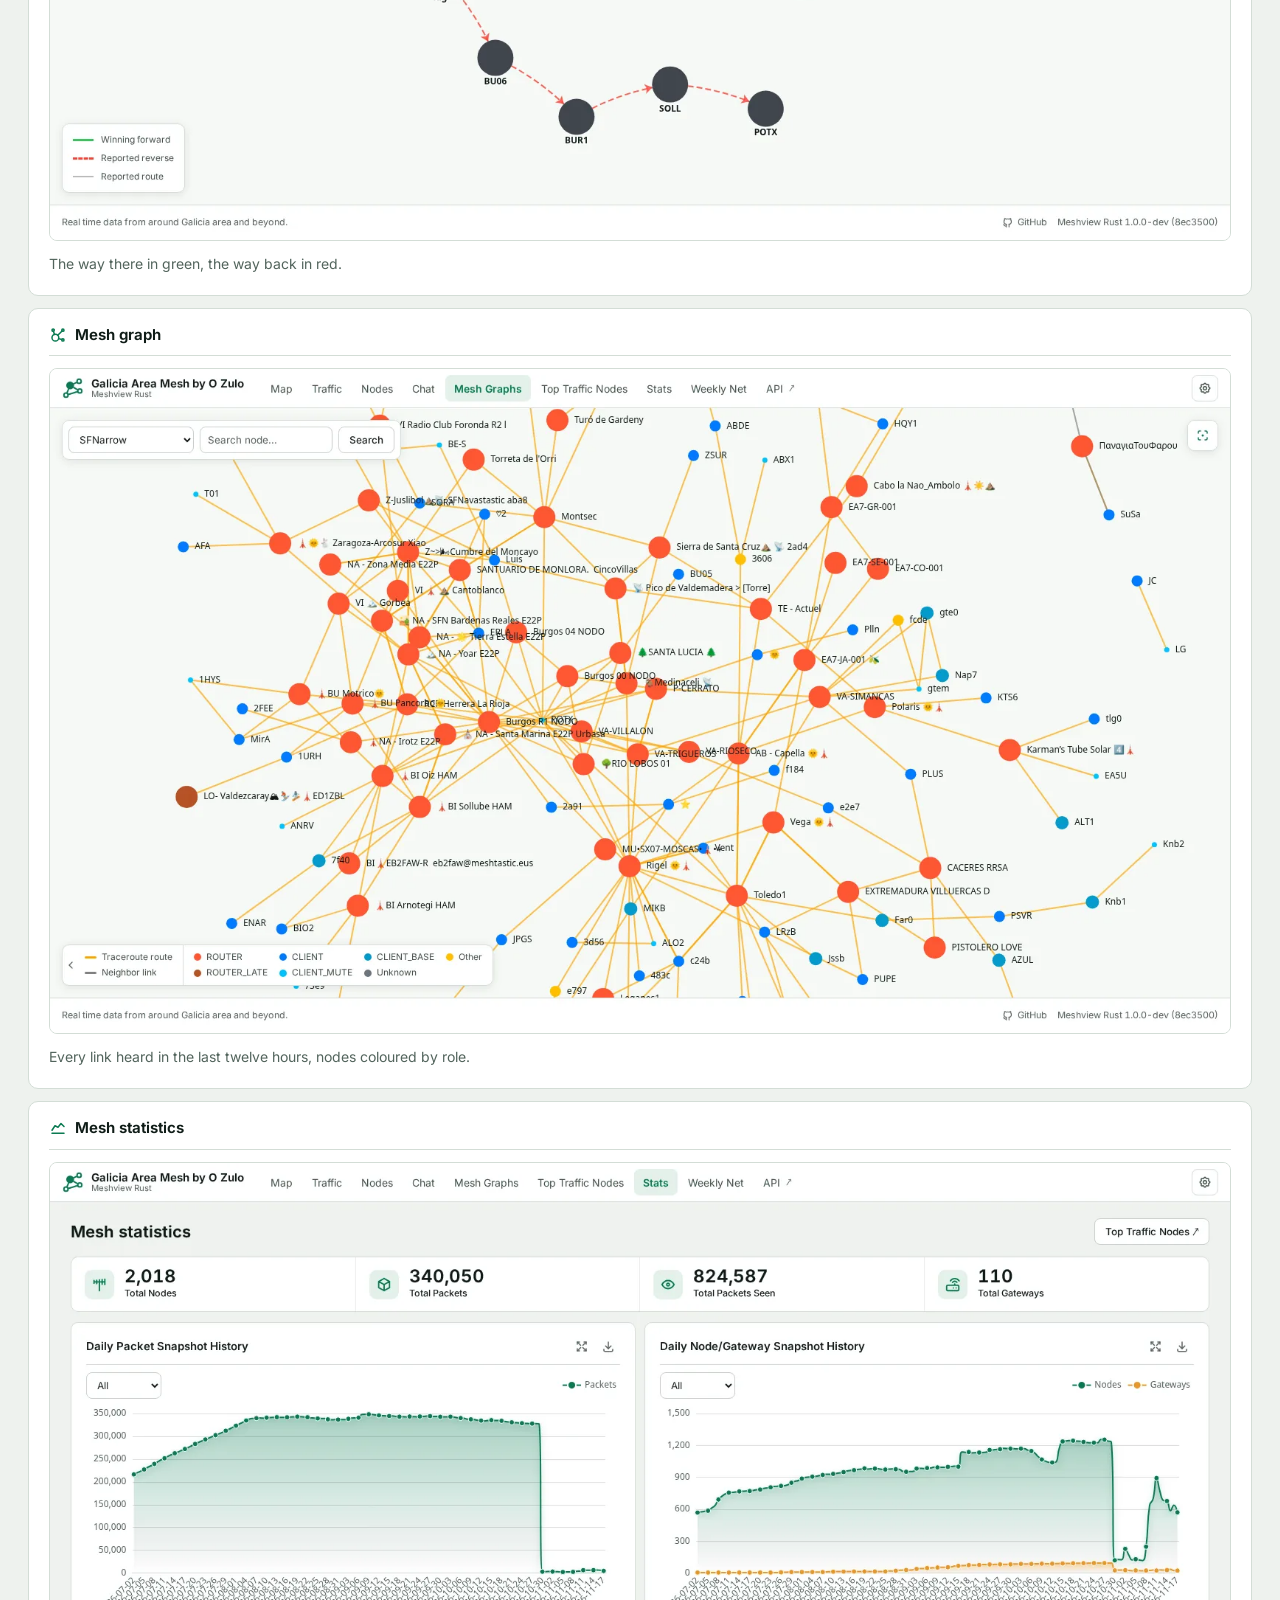
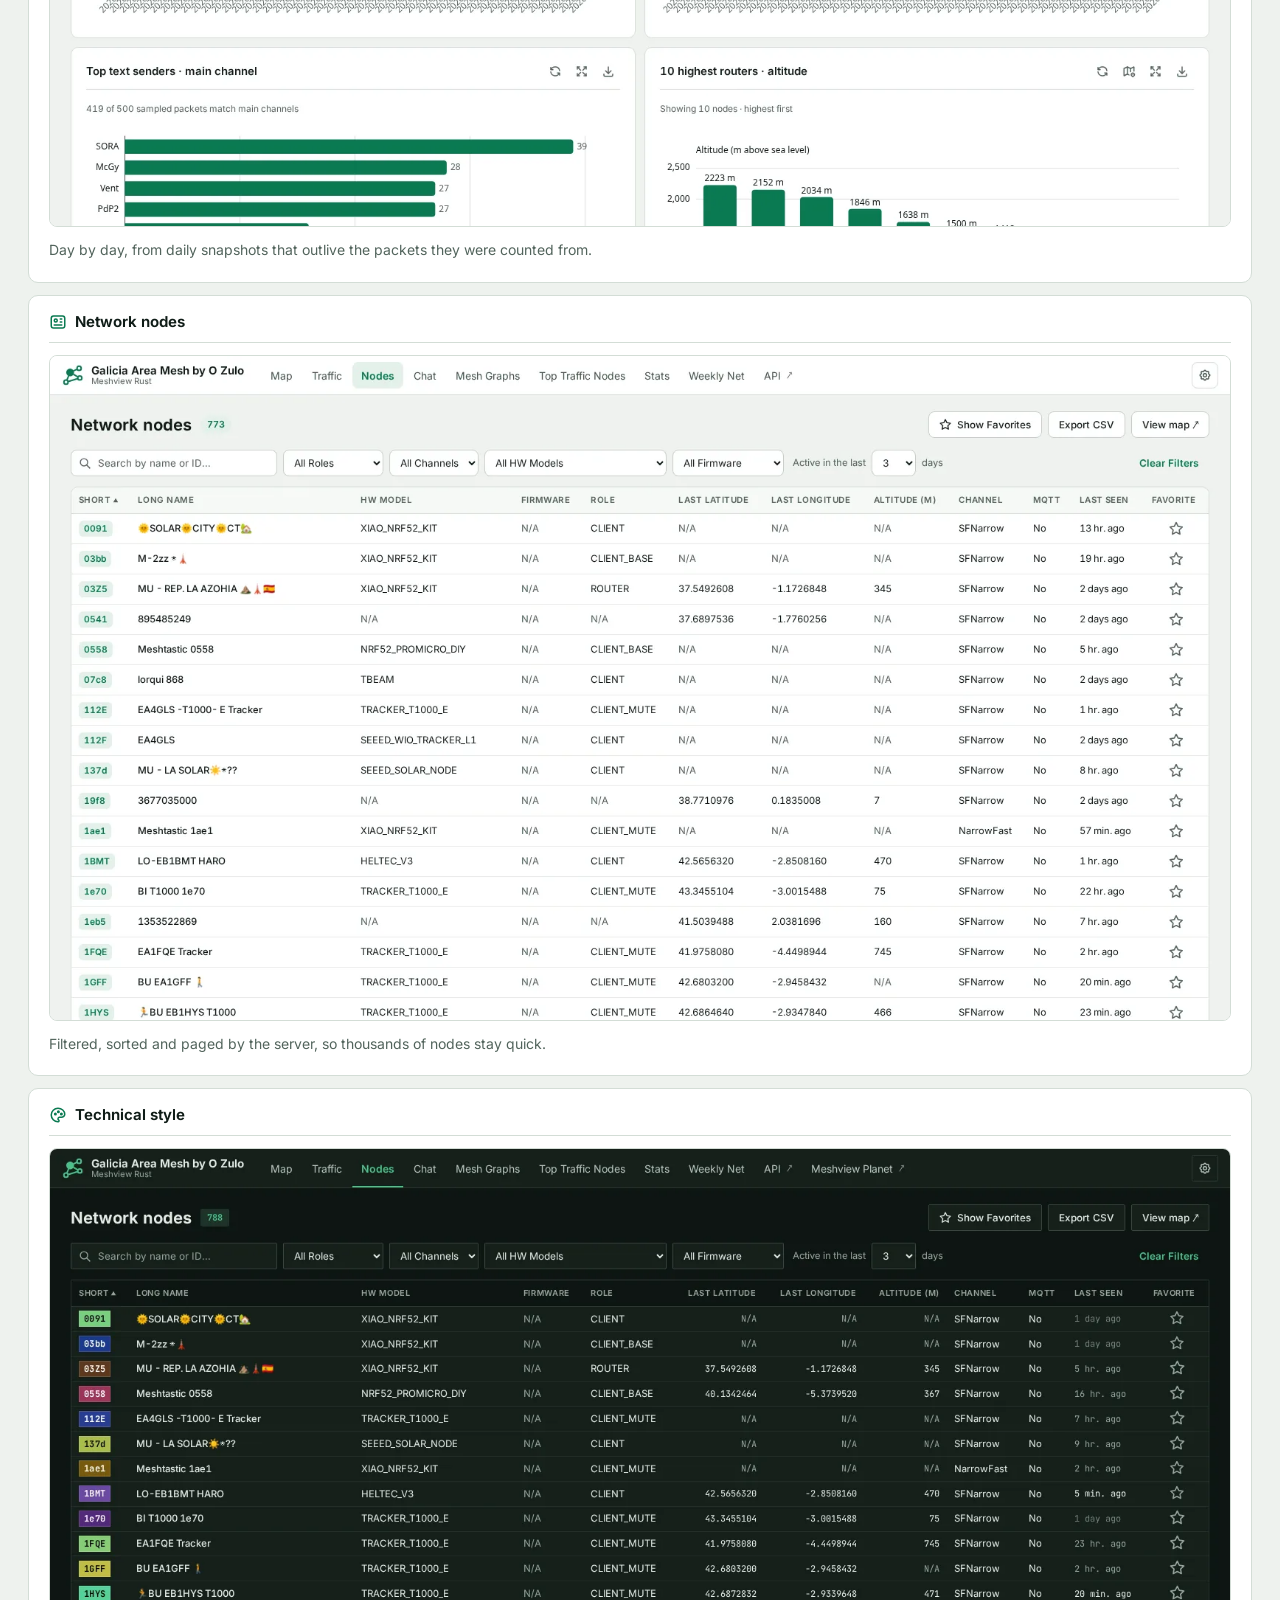
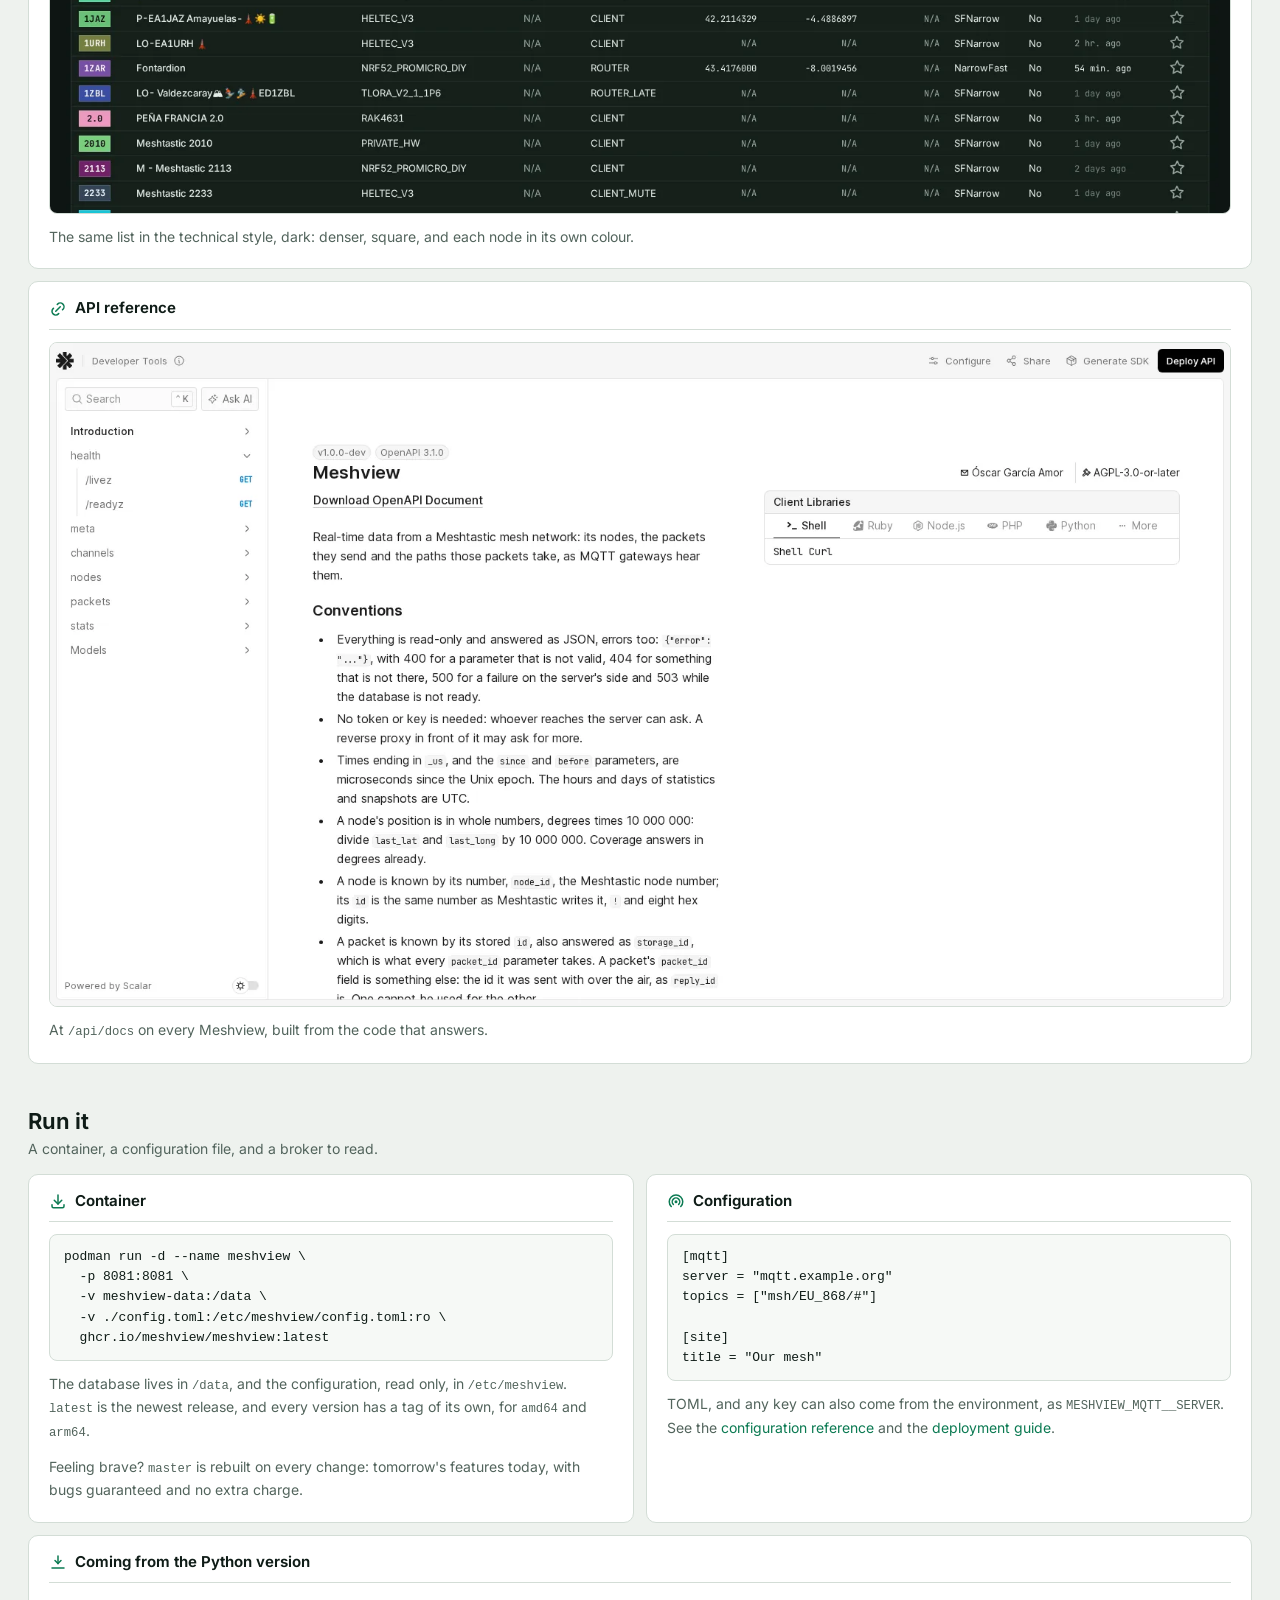
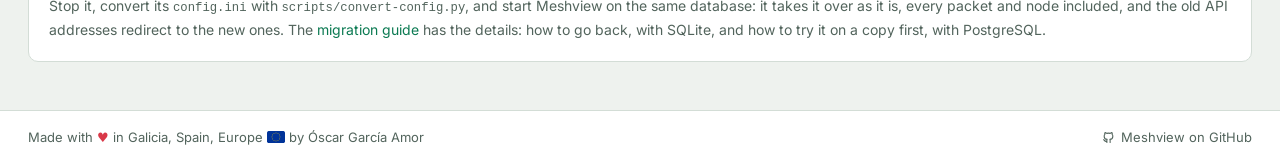
==== commit 522abd24: "feat: show the technical style The colours card now says there are six of them and a soft or technic" ====
--- a/index.html
+++ b/index.html
@@ -129,8 +129,8 @@
           </div>
           <div class="mesh-feature">
             <span class="mesh-feature-icon" aria-hidden="true"><span class="ti ti-palette"></span></span>
-            <h3>Light or dark, blue or green</h3>
-            <p>Light or dark as the device is, and each visitor picks the accent and the language. This page wears the green; <a href="es/" hreflang="es">the Spanish one</a>, the blue.</p>
+            <h3>Soft or technical, in six colours</h3>
+            <p>Light or dark as the device is. Each visitor picks the colour, the language and the style: a soft one, or a technical one with square corners, figures in monospace and each node in its own colour, as the Meshtastic app shows it. This page wears the green; <a href="es/" hreflang="es">the Spanish one</a>, the blue.</p>
           </div>
           <div class="mesh-feature">
             <span class="mesh-feature-icon" aria-hidden="true"><span class="ti ti-brand-github"></span></span>
@@ -208,6 +208,17 @@
                  channel and when they were last seen, with filters above it."
           />
           <p>Filtered, sorted and paged by the server, so thousands of nodes stay quick.</p>
+        </figure>
+
+        <figure class="card-section">
+          <div class="card-head"><span class="ti ti-palette" aria-hidden="true"></span><h3 class="section-header">Technical style</h3></div>
+          <img
+            src="shots/en-nodes-technical.webp" width="1600" height="900" loading="lazy"
+            alt="The same node list in the technical style, dark: a denser table with
+                 square corners, figures in monospace and each node's short name on a
+                 tag in its own colour."
+          />
+          <p>The same list in the technical style, dark: denser, square, and each node in its own colour.</p>
         </figure>
 
         <figure class="card-section">
